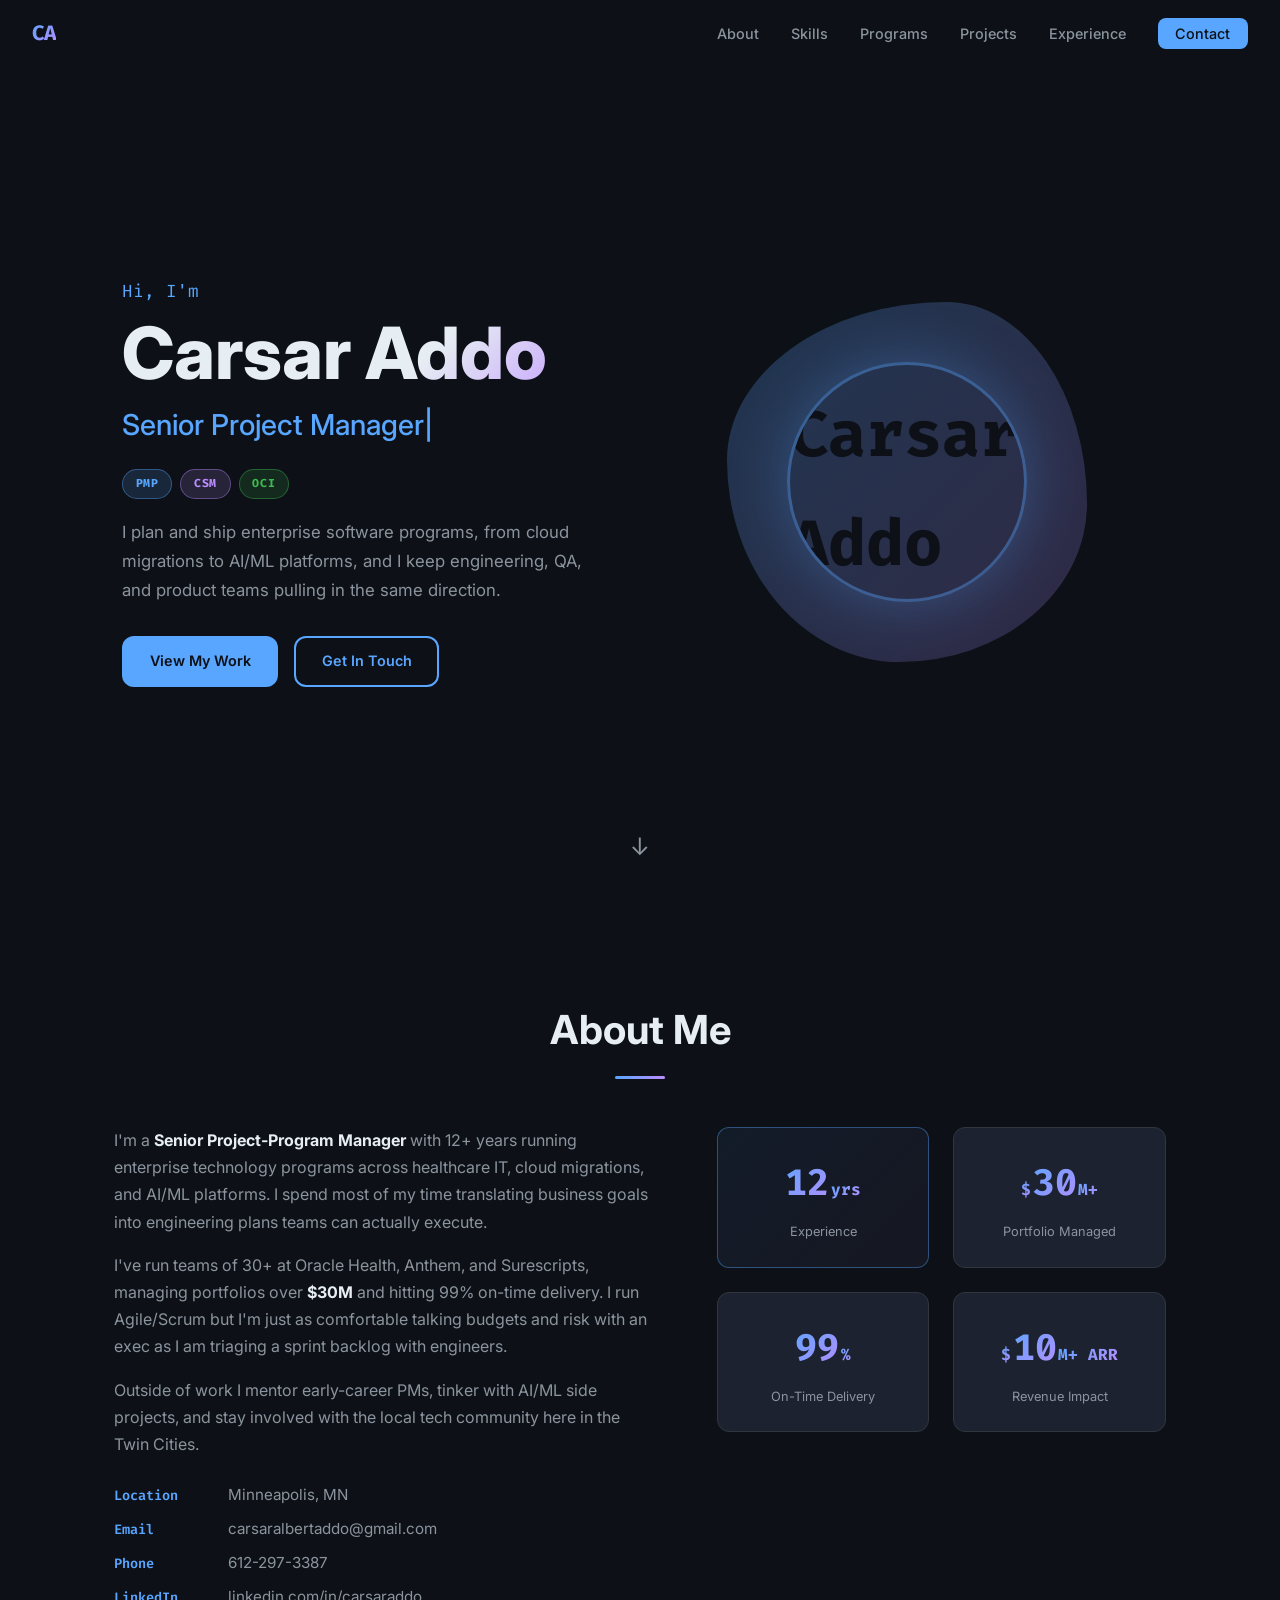
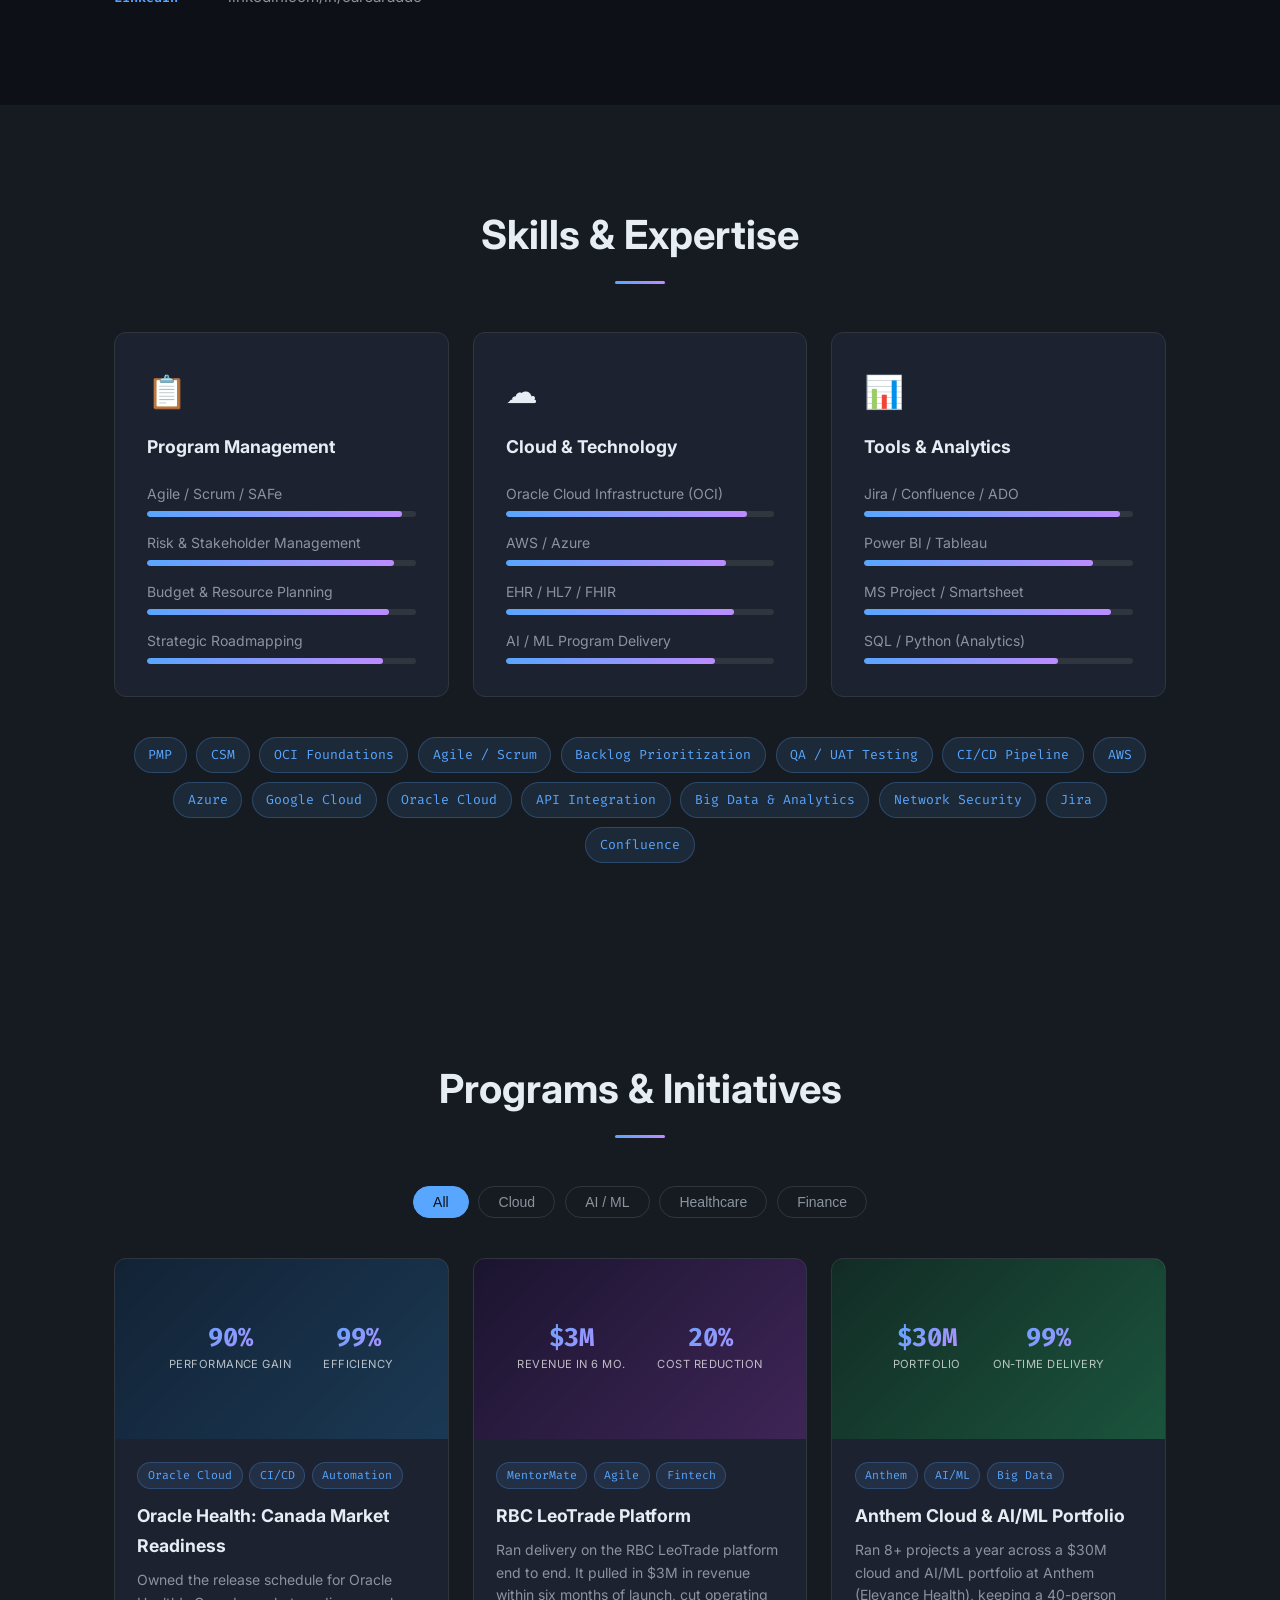
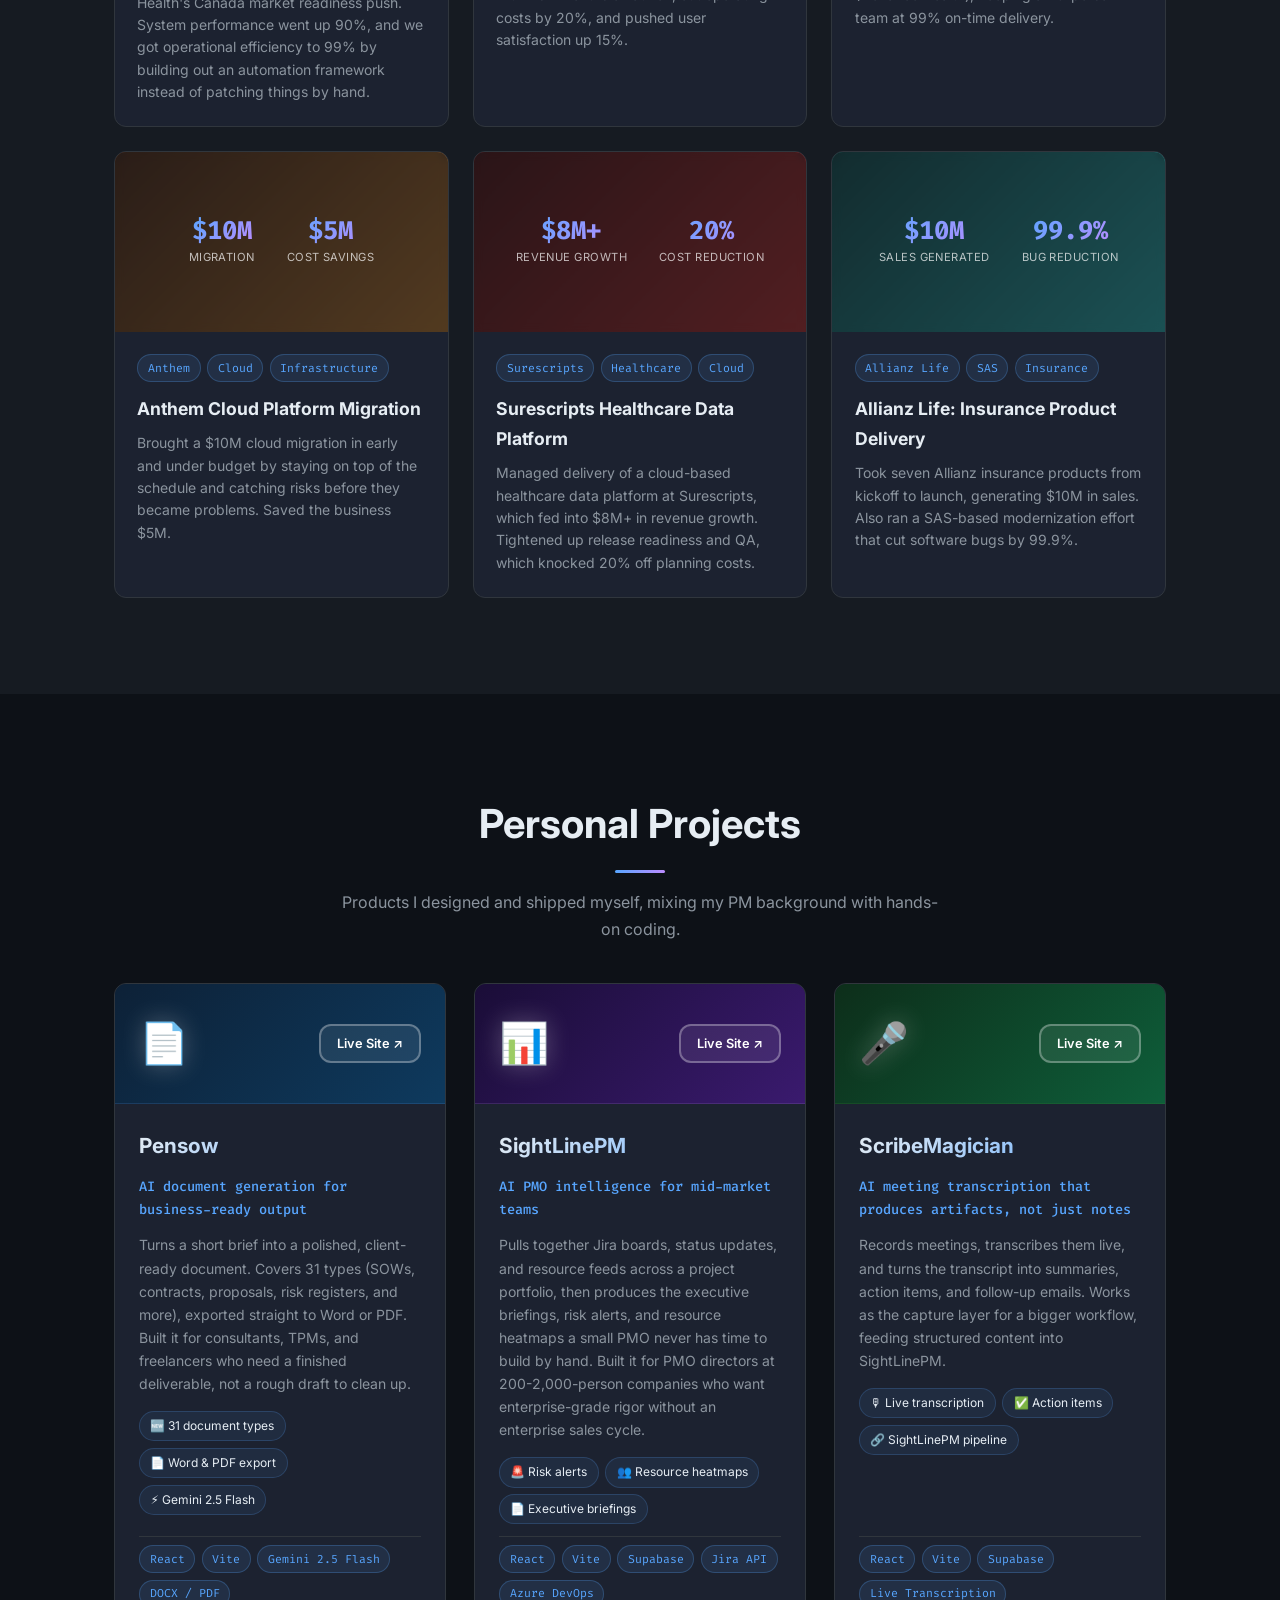
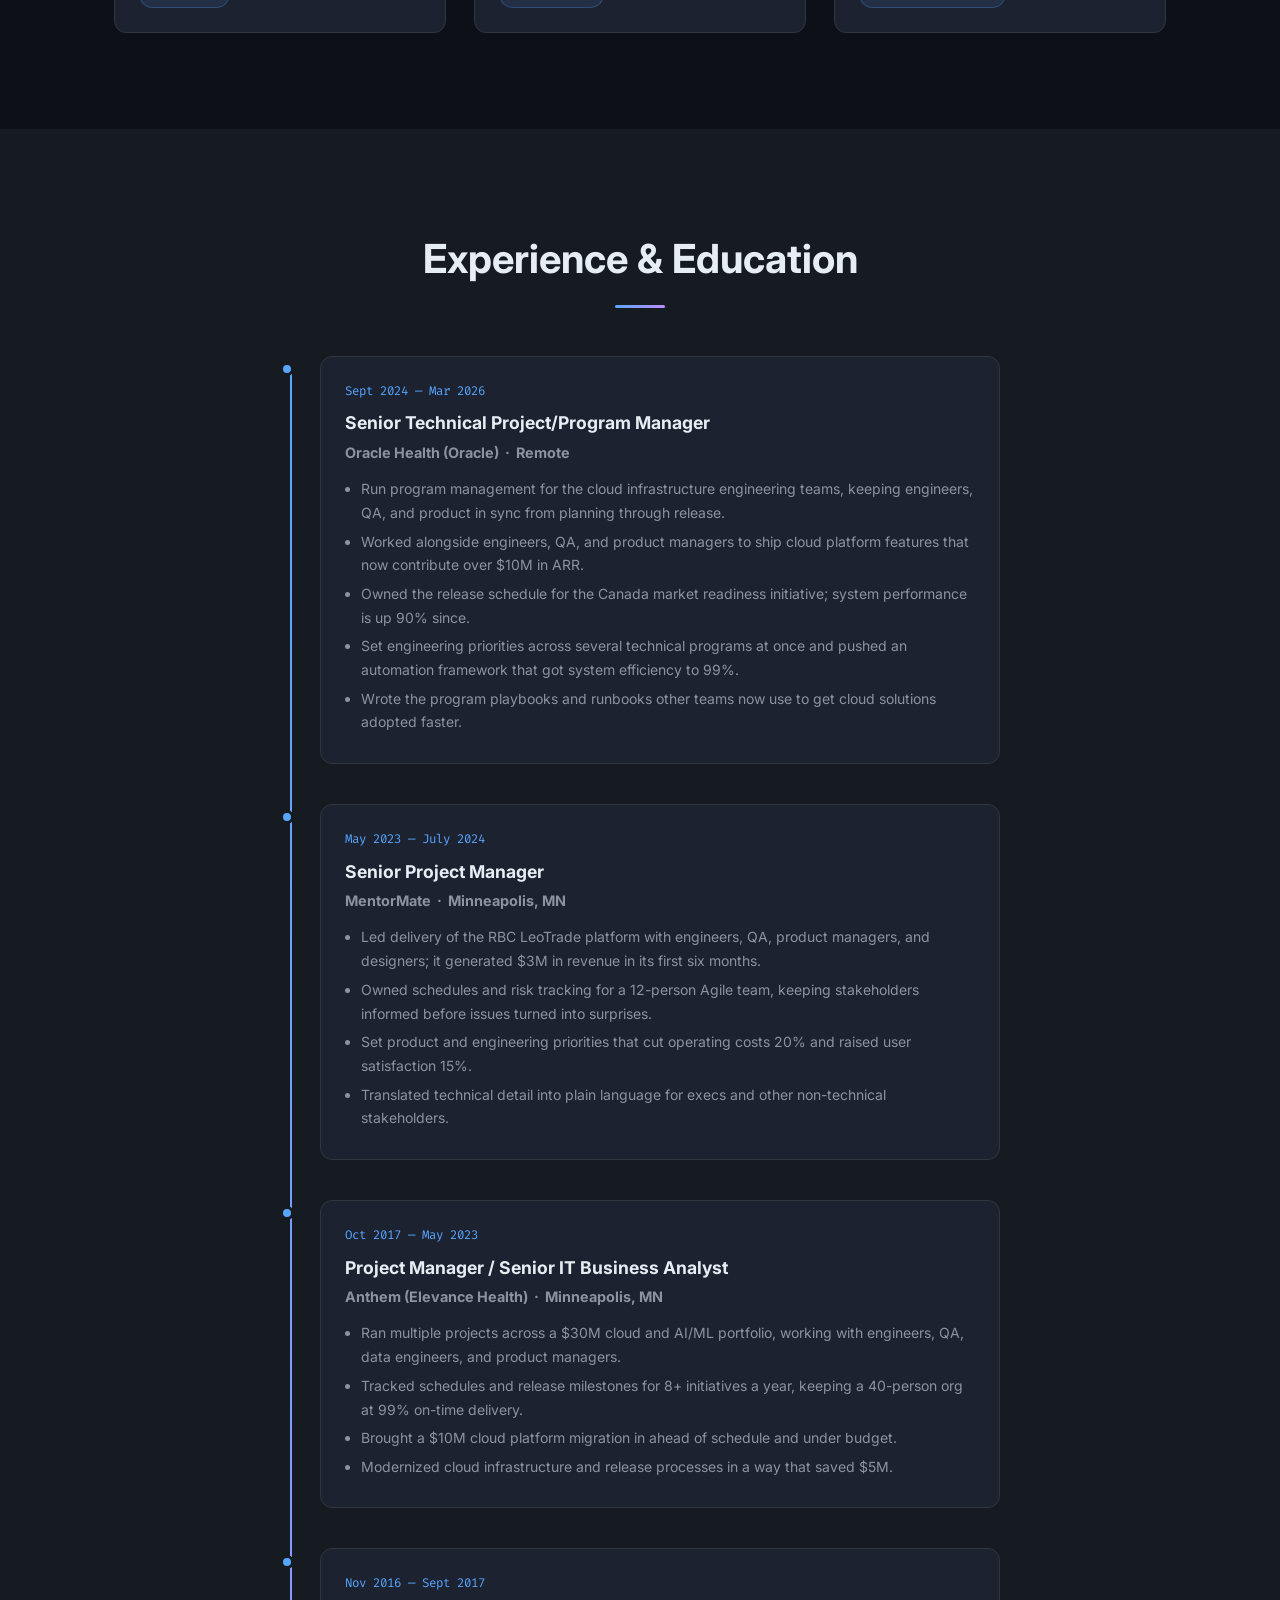
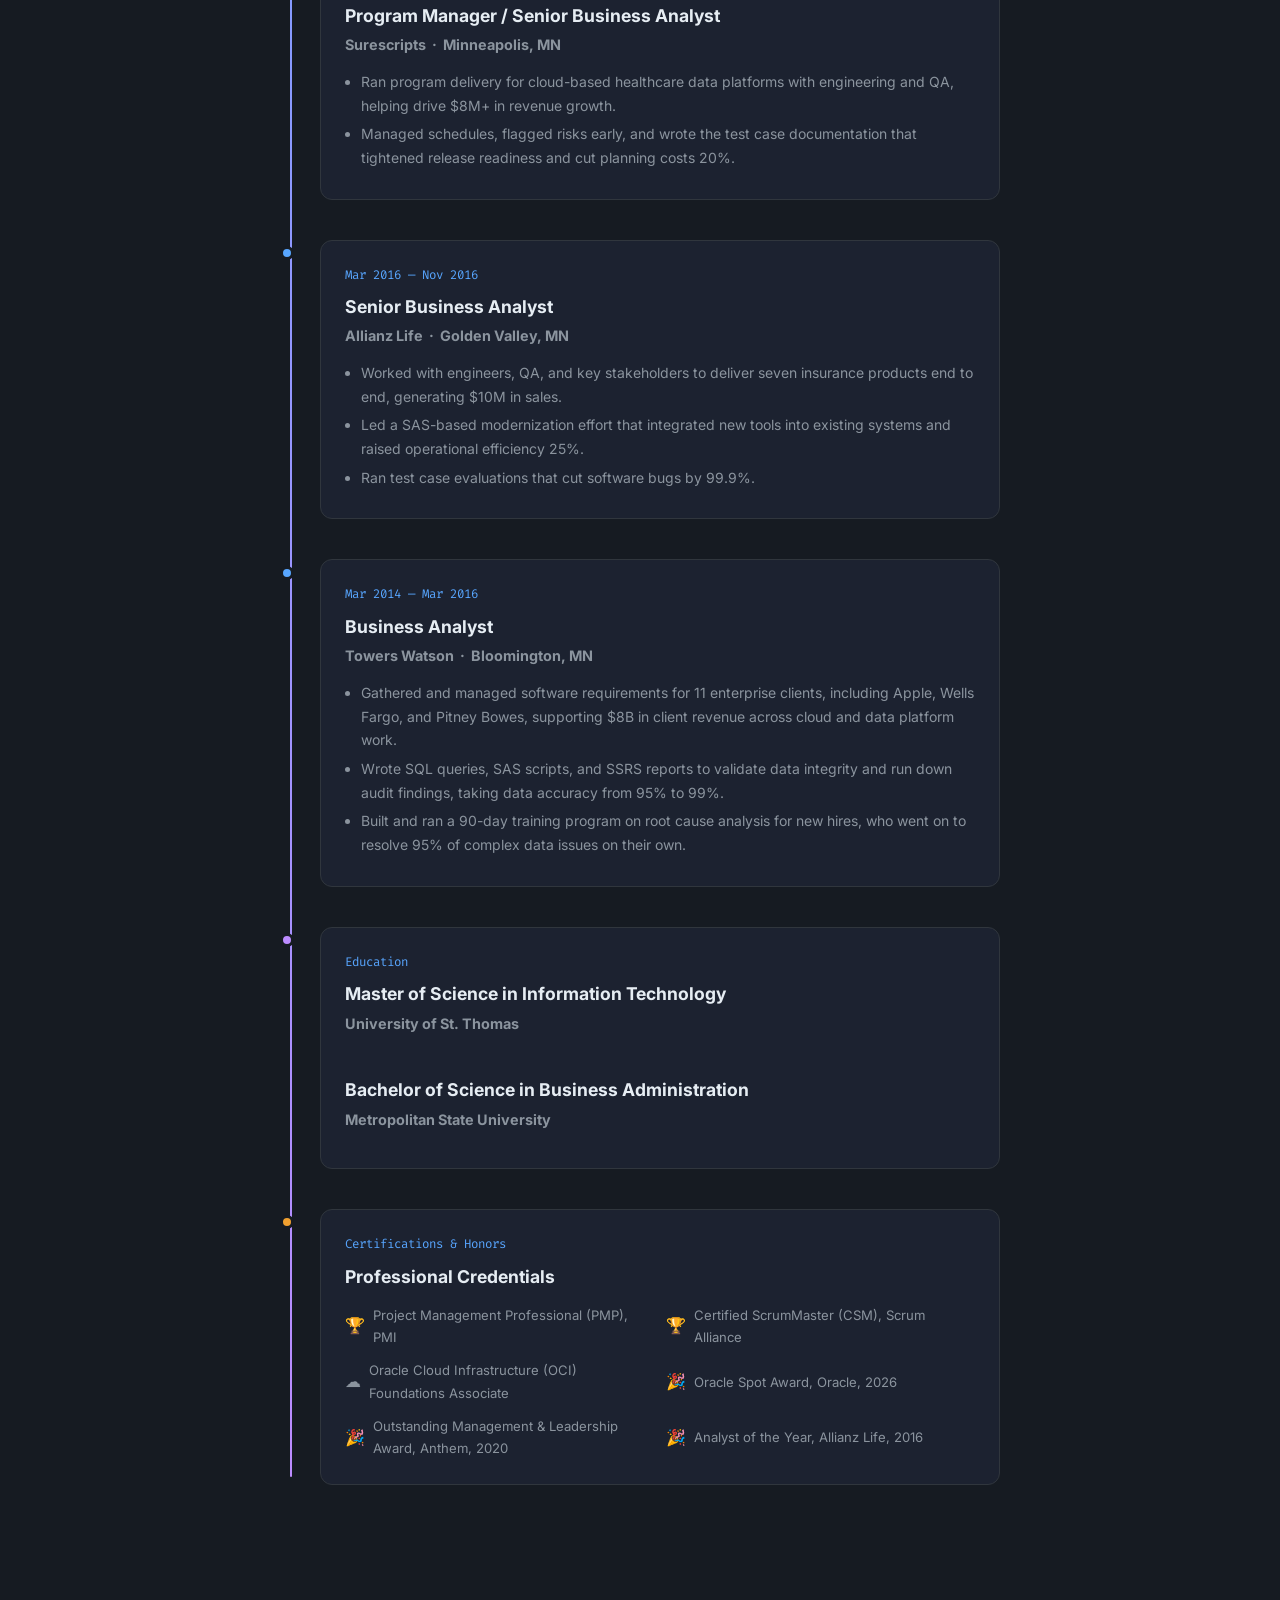
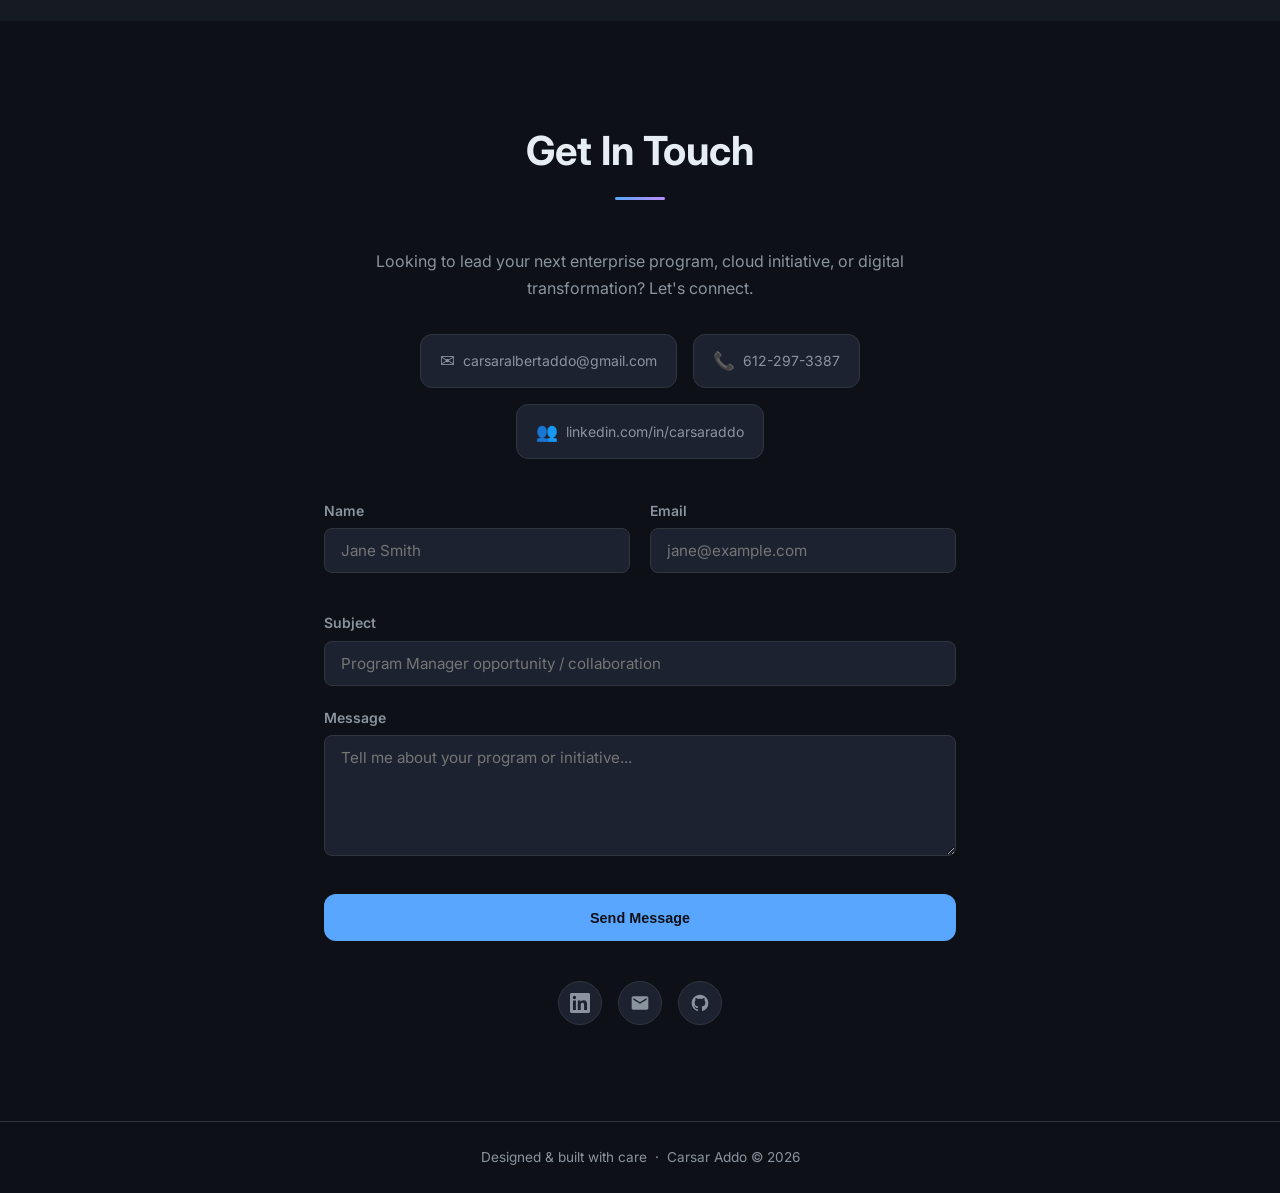
==== portfolio/index.html @ 301eb616 "Revert "Sync portfolio content with resume (#3)" This reverts commit 8ed7111bda749eb433742c5ae20a7b4" ====
<!DOCTYPE html>
<html lang="en">
<head>
  <meta charset="UTF-8" />
  <meta name="viewport" content="width=device-width, initial-scale=1.0" />
  <title>Carsar Addo | Senior Program Manager</title>
  <link rel="stylesheet" href="styles.css" />
  <link rel="preconnect" href="https://fonts.googleapis.com" />
  <link rel="preconnect" href="https://fonts.gstatic.com" crossorigin />
  <link href="https://fonts.googleapis.com/css2?family=Inter:wght@300;400;500;600;700&family=Fira+Code:wght@400;500&display=swap" rel="stylesheet" />
</head>
<body>

  <!-- ── Navigation ── -->
  <nav class="nav" id="nav">
    <a href="#hero" class="nav__logo">CA</a>
    <ul class="nav__links">
      <li><a href="#about">About</a></li>
      <li><a href="#skills">Skills</a></li>
      <li><a href="#programs">Programs</a></li>
      <li><a href="#projects">Projects</a></li>
      <li><a href="#experience">Experience</a></li>
      <li><a href="#contact" class="nav__cta">Contact</a></li>
    </ul>
    <button class="nav__hamburger" aria-label="Toggle menu" id="hamburger">
      <span></span><span></span><span></span>
    </button>
  </nav>

  <!-- ── Hero ── -->
  <section class="hero" id="hero">
    <div class="hero__content">
      <p class="hero__greeting">Hi, I'm</p>
      <h1 class="hero__name">Carsar Addo</h1>
      <h2 class="hero__title">
        <span class="typed" id="typed"></span>
      </h2>
      <div class="hero__badges">
        <span class="badge badge--pmp">PMP</span>
        <span class="badge badge--csm">CSM</span>
        <span class="badge badge--oci">OCI</span>
      </div>
      <p class="hero__tagline">
        I plan and ship enterprise software programs, from cloud migrations to AI/ML platforms,
        and I keep engineering, QA, and product teams pulling in the same direction.
      </p>
      <div class="hero__actions">
        <a href="#programs" class="btn btn--primary">View My Work</a>
        <a href="#contact" class="btn btn--outline">Get In Touch</a>
      </div>
    </div>
    <div class="hero__visual" aria-hidden="true">
      <div class="blob"></div>
      <div class="avatar avatar--photo">
        <img src="https://media.licdn.com/dms/image/v2/D5603AQGl42I5LaaM9w/profile-displayphoto-shrink_800_800/profile-displayphoto-shrink_800_800/0/1681121409602?e=1782950400&v=beta&t=cSGE6mkglcV5dt2I6olp5SFZB2LDtkXbsnx5RLkbhew" alt="Carsar Addo" />
      </div>
    </div>
    <a href="#about" class="hero__scroll" aria-label="Scroll down">&#8595;</a>
  </section>

  <!-- ── About ── -->
  <section class="section" id="about">
    <div class="container">
      <h2 class="section__title">About Me</h2>
      <div class="about__grid">
        <div class="about__text">
          <p>
            I'm a <strong>Senior Project-Program Manager</strong> with 12+ years running enterprise
            technology programs across healthcare IT, cloud migrations, and AI/ML platforms. I spend
            most of my time translating business goals into engineering plans teams can actually execute.
          </p>
          <p>
            I've run teams of 30+ at Oracle Health, Anthem, and Surescripts, managing
            portfolios over <strong>$30M</strong> and hitting 99% on-time delivery. I run Agile/Scrum
            but I'm just as comfortable talking budgets and risk with an exec as I am triaging a
            sprint backlog with engineers.
          </p>
          <p>
            Outside of work I mentor early-career PMs, tinker with AI/ML side projects, and stay
            involved with the local tech community here in the Twin Cities.
          </p>
          <ul class="about__facts">
            <li><span class="fact__label">Location</span> Minneapolis, MN</li>
            <li><span class="fact__label">Email</span> carsaralbertaddo@gmail.com</li>
            <li><span class="fact__label">Phone</span> 612-297-3387</li>
            <li><span class="fact__label">LinkedIn</span> linkedin.com/in/carsaraddo</li>
          </ul>
        </div>
        <div class="about__stats">
          <div class="stat stat--highlight">
            <div class="stat__value-row">
              <span class="stat__number" data-target="12">0</span>
              <span class="stat__suffix">yrs</span>
            </div>
            <span class="stat__label">Experience</span>
          </div>
          <div class="stat">
            <div class="stat__value-row">
              <span class="stat__prefix">$</span>
              <span class="stat__number" data-target="30">0</span>
              <span class="stat__suffix">M+</span>
            </div>
            <span class="stat__label">Portfolio Managed</span>
          </div>
          <div class="stat">
            <div class="stat__value-row">
              <span class="stat__number" data-target="99">0</span>
              <span class="stat__suffix">%</span>
            </div>
            <span class="stat__label">On-Time Delivery</span>
          </div>
          <div class="stat">
            <div class="stat__value-row">
              <span class="stat__prefix">$</span>
              <span class="stat__number" data-target="10">0</span>
              <span class="stat__suffix">M+ ARR</span>
            </div>
            <span class="stat__label">Revenue Impact</span>
          </div>
        </div>
      </div>
    </div>
  </section>

  <!-- ── Skills ── -->
  <section class="section section--alt" id="skills">
    <div class="container">
      <h2 class="section__title">Skills &amp; Expertise</h2>

      <div class="skills__grid">

        <div class="skill-card">
          <div class="skill-card__icon">&#128203;</div>
          <h3>Program Management</h3>
          <ul class="skill-list">
            <li class="skill-item">
              <span>Agile / Scrum / SAFe</span>
              <div class="skill-bar"><div class="skill-bar__fill" data-width="95"></div></div>
            </li>
            <li class="skill-item">
              <span>Risk &amp; Stakeholder Management</span>
              <div class="skill-bar"><div class="skill-bar__fill" data-width="92"></div></div>
            </li>
            <li class="skill-item">
              <span>Budget &amp; Resource Planning</span>
              <div class="skill-bar"><div class="skill-bar__fill" data-width="90"></div></div>
            </li>
            <li class="skill-item">
              <span>Strategic Roadmapping</span>
              <div class="skill-bar"><div class="skill-bar__fill" data-width="88"></div></div>
            </li>
          </ul>
        </div>

        <div class="skill-card">
          <div class="skill-card__icon">&#9729;</div>
          <h3>Cloud &amp; Technology</h3>
          <ul class="skill-list">
            <li class="skill-item">
              <span>Oracle Cloud Infrastructure (OCI)</span>
              <div class="skill-bar"><div class="skill-bar__fill" data-width="90"></div></div>
            </li>
            <li class="skill-item">
              <span>AWS / Azure</span>
              <div class="skill-bar"><div class="skill-bar__fill" data-width="82"></div></div>
            </li>
            <li class="skill-item">
              <span>EHR / HL7 / FHIR</span>
              <div class="skill-bar"><div class="skill-bar__fill" data-width="85"></div></div>
            </li>
            <li class="skill-item">
              <span>AI / ML Program Delivery</span>
              <div class="skill-bar"><div class="skill-bar__fill" data-width="78"></div></div>
            </li>
          </ul>
        </div>

        <div class="skill-card">
          <div class="skill-card__icon">&#128202;</div>
          <h3>Tools &amp; Analytics</h3>
          <ul class="skill-list">
            <li class="skill-item">
              <span>Jira / Confluence / ADO</span>
              <div class="skill-bar"><div class="skill-bar__fill" data-width="95"></div></div>
            </li>
            <li class="skill-item">
              <span>Power BI / Tableau</span>
              <div class="skill-bar"><div class="skill-bar__fill" data-width="85"></div></div>
            </li>
            <li class="skill-item">
              <span>MS Project / Smartsheet</span>
              <div class="skill-bar"><div class="skill-bar__fill" data-width="92"></div></div>
            </li>
            <li class="skill-item">
              <span>SQL / Python (Analytics)</span>
              <div class="skill-bar"><div class="skill-bar__fill" data-width="72"></div></div>
            </li>
          </ul>
        </div>

      </div>

      <div class="tags">
        <span class="tag">PMP</span>
        <span class="tag">CSM</span>
        <span class="tag">OCI Foundations</span>
        <span class="tag">Agile / Scrum</span>
        <span class="tag">Backlog Prioritization</span>
        <span class="tag">QA / UAT Testing</span>
        <span class="tag">CI/CD Pipeline</span>
        <span class="tag">AWS</span>
        <span class="tag">Azure</span>
        <span class="tag">Google Cloud</span>
        <span class="tag">Oracle Cloud</span>
        <span class="tag">API Integration</span>
        <span class="tag">Big Data &amp; Analytics</span>
        <span class="tag">Network Security</span>
        <span class="tag">Jira</span>
        <span class="tag">Confluence</span>
      </div>
    </div>
  </section>

  <!-- ── Programs ── -->
  <section class="section section--alt" id="programs">
    <div class="container">
      <h2 class="section__title">Programs &amp; Initiatives</h2>

      <div class="filter-bar">
        <button class="filter-btn active" data-filter="all">All</button>
        <button class="filter-btn" data-filter="cloud">Cloud</button>
        <button class="filter-btn" data-filter="aiml">AI / ML</button>
        <button class="filter-btn" data-filter="healthcare">Healthcare</button>
        <button class="filter-btn" data-filter="finance">Finance</button>
      </div>

      <div class="projects__grid">

        <article class="project-card" data-category="cloud">
          <div class="project-card__img project-card__img--1">
            <div class="project-card__kpi">
              <div class="kpi-item">
                <span class="kpi-number">90%</span>
                <span class="kpi-label">Performance Gain</span>
              </div>
              <div class="kpi-item">
                <span class="kpi-number">99%</span>
                <span class="kpi-label">Efficiency</span>
              </div>
            </div>
          </div>
          <div class="project-card__body">
            <div class="project-card__tags">
              <span class="tag tag--sm">Oracle Cloud</span>
              <span class="tag tag--sm">CI/CD</span>
              <span class="tag tag--sm">Automation</span>
            </div>
            <h3>Oracle Health: Canada Market Readiness</h3>
            <p>Owned the release schedule for Oracle Health's Canada market readiness push. System performance went up 90%, and we got operational efficiency to 99% by building out an automation framework instead of patching things by hand.</p>
          </div>
        </article>

        <article class="project-card" data-category="finance">
          <div class="project-card__img project-card__img--2">
            <div class="project-card__kpi">
              <div class="kpi-item">
                <span class="kpi-number">$3M</span>
                <span class="kpi-label">Revenue in 6 mo.</span>
              </div>
              <div class="kpi-item">
                <span class="kpi-number">20%</span>
                <span class="kpi-label">Cost Reduction</span>
              </div>
            </div>
          </div>
          <div class="project-card__body">
            <div class="project-card__tags">
              <span class="tag tag--sm">MentorMate</span>
              <span class="tag tag--sm">Agile</span>
              <span class="tag tag--sm">Fintech</span>
            </div>
            <h3>RBC LeoTrade Platform</h3>
            <p>Ran delivery on the RBC LeoTrade platform end to end. It pulled in $3M in revenue within six months of launch, cut operating costs by 20%, and pushed user satisfaction up 15%.</p>
          </div>
        </article>

        <article class="project-card" data-category="aiml">
          <div class="project-card__img project-card__img--3">
            <div class="project-card__kpi">
              <div class="kpi-item">
                <span class="kpi-number">$30M</span>
                <span class="kpi-label">Portfolio</span>
              </div>
              <div class="kpi-item">
                <span class="kpi-number">99%</span>
                <span class="kpi-label">On-Time Delivery</span>
              </div>
            </div>
          </div>
          <div class="project-card__body">
            <div class="project-card__tags">
              <span class="tag tag--sm">Anthem</span>
              <span class="tag tag--sm">AI/ML</span>
              <span class="tag tag--sm">Big Data</span>
            </div>
            <h3>Anthem Cloud &amp; AI/ML Portfolio</h3>
            <p>Ran 8+ projects a year across a $30M cloud and AI/ML portfolio at Anthem (Elevance Health), keeping a 40-person team at 99% on-time delivery.</p>
          </div>
        </article>

        <article class="project-card" data-category="cloud">
          <div class="project-card__img project-card__img--4">
            <div class="project-card__kpi">
              <div class="kpi-item">
                <span class="kpi-number">$10M</span>
                <span class="kpi-label">Migration</span>
              </div>
              <div class="kpi-item">
                <span class="kpi-number">$5M</span>
                <span class="kpi-label">Cost Savings</span>
              </div>
            </div>
          </div>
          <div class="project-card__body">
            <div class="project-card__tags">
              <span class="tag tag--sm">Anthem</span>
              <span class="tag tag--sm">Cloud</span>
              <span class="tag tag--sm">Infrastructure</span>
            </div>
            <h3>Anthem Cloud Platform Migration</h3>
            <p>Brought a $10M cloud migration in early and under budget by staying on top of the schedule and catching risks before they became problems. Saved the business $5M.</p>
          </div>
        </article>

        <article class="project-card" data-category="healthcare">
          <div class="project-card__img project-card__img--5">
            <div class="project-card__kpi">
              <div class="kpi-item">
                <span class="kpi-number">$8M+</span>
                <span class="kpi-label">Revenue Growth</span>
              </div>
              <div class="kpi-item">
                <span class="kpi-number">20%</span>
                <span class="kpi-label">Cost Reduction</span>
              </div>
            </div>
          </div>
          <div class="project-card__body">
            <div class="project-card__tags">
              <span class="tag tag--sm">Surescripts</span>
              <span class="tag tag--sm">Healthcare</span>
              <span class="tag tag--sm">Cloud</span>
            </div>
            <h3>Surescripts Healthcare Data Platform</h3>
            <p>Managed delivery of a cloud-based healthcare data platform at Surescripts, which fed into $8M+ in revenue growth. Tightened up release readiness and QA, which knocked 20% off planning costs.</p>
          </div>
        </article>

        <article class="project-card" data-category="finance">
          <div class="project-card__img project-card__img--6">
            <div class="project-card__kpi">
              <div class="kpi-item">
                <span class="kpi-number">$10M</span>
                <span class="kpi-label">Sales Generated</span>
              </div>
              <div class="kpi-item">
                <span class="kpi-number">99.9%</span>
                <span class="kpi-label">Bug Reduction</span>
              </div>
            </div>
          </div>
          <div class="project-card__body">
            <div class="project-card__tags">
              <span class="tag tag--sm">Allianz Life</span>
              <span class="tag tag--sm">SAS</span>
              <span class="tag tag--sm">Insurance</span>
            </div>
            <h3>Allianz Life: Insurance Product Delivery</h3>
            <p>Took seven Allianz insurance products from kickoff to launch, generating $10M in sales. Also ran a SAS-based modernization effort that cut software bugs by 99.9%.</p>
          </div>
        </article>

      </div>
    </div>
  </section>

  <!-- ── Personal Projects ── -->
  <section class="section" id="projects">
    <div class="container">
      <h2 class="section__title">Personal Projects</h2>
      <p class="section__subtitle">Products I designed and shipped myself, mixing my PM background with hands-on coding.</p>

      <div class="personal-projects__grid">

        <div class="personal-card">
          <div class="personal-card__header personal-card__header--1">
            <div class="personal-card__icon">&#128196;</div>
            <div class="personal-card__live">
              <a href="https://pensow.com" target="_blank" rel="noopener" class="btn btn--sm btn--ghost">Live Site &#8599;</a>
            </div>
          </div>
          <div class="personal-card__body">
            <h3 class="personal-card__name">Pensow</h3>
            <p class="personal-card__tagline">AI document generation for business-ready output</p>
            <p class="personal-card__desc">Turns a short brief into a polished, client-ready document. Covers 31 types (SOWs, contracts, proposals, risk registers, and more), exported straight to Word or PDF. Built it for consultants, TPMs, and freelancers who need a finished deliverable, not a rough draft to clean up.</p>
            <div class="personal-card__highlights">
              <span class="highlight-pill">&#127381; 31 document types</span>
              <span class="highlight-pill">&#128196; Word &amp; PDF export</span>
              <span class="highlight-pill">&#9889; Gemini 2.5 Flash</span>
            </div>
            <div class="personal-card__stack">
              <span class="tag tag--sm">React</span>
              <span class="tag tag--sm">Vite</span>
              <span class="tag tag--sm">Gemini 2.5 Flash</span>
              <span class="tag tag--sm">DOCX / PDF</span>
            </div>
          </div>
        </div>

        <div class="personal-card">
          <div class="personal-card__header personal-card__header--2">
            <div class="personal-card__icon">&#128202;</div>
            <div class="personal-card__live">
              <a href="https://www.sightlinepm.com" target="_blank" rel="noopener" class="btn btn--sm btn--ghost">Live Site &#8599;</a>
            </div>
          </div>
          <div class="personal-card__body">
            <h3 class="personal-card__name">SightLinePM</h3>
            <p class="personal-card__tagline">AI PMO intelligence for mid-market teams</p>
            <p class="personal-card__desc">Pulls together Jira boards, status updates, and resource feeds across a project portfolio, then produces the executive briefings, risk alerts, and resource heatmaps a small PMO never has time to build by hand. Built it for PMO directors at 200-2,000-person companies who want enterprise-grade rigor without an enterprise sales cycle.</p>
            <div class="personal-card__highlights">
              <span class="highlight-pill">&#128680; Risk alerts</span>
              <span class="highlight-pill">&#128101; Resource heatmaps</span>
              <span class="highlight-pill">&#128196; Executive briefings</span>
            </div>
            <div class="personal-card__stack">
              <span class="tag tag--sm">React</span>
              <span class="tag tag--sm">Vite</span>
              <span class="tag tag--sm">Supabase</span>
              <span class="tag tag--sm">Jira API</span>
              <span class="tag tag--sm">Azure DevOps</span>
            </div>
          </div>
        </div>

        <div class="personal-card">
          <div class="personal-card__header personal-card__header--3">
            <div class="personal-card__icon">&#127908;</div>
            <div class="personal-card__live">
              <a href="https://www.scribemagician.com" target="_blank" rel="noopener" class="btn btn--sm btn--ghost">Live Site &#8599;</a>
            </div>
          </div>
          <div class="personal-card__body">
            <h3 class="personal-card__name">ScribeMagician</h3>
            <p class="personal-card__tagline">AI meeting transcription that produces artifacts, not just notes</p>
            <p class="personal-card__desc">Records meetings, transcribes them live, and turns the transcript into summaries, action items, and follow-up emails. Works as the capture layer for a bigger workflow, feeding structured content into SightLinePM.</p>
            <div class="personal-card__highlights">
              <span class="highlight-pill">&#127897; Live transcription</span>
              <span class="highlight-pill">&#9989; Action items</span>
              <span class="highlight-pill">&#128279; SightLinePM pipeline</span>
            </div>
            <div class="personal-card__stack">
              <span class="tag tag--sm">React</span>
              <span class="tag tag--sm">Vite</span>
              <span class="tag tag--sm">Supabase</span>
              <span class="tag tag--sm">Live Transcription</span>
            </div>
          </div>
        </div>

      </div>
    </div>
  </section>

  <!-- ── Experience ── -->
  <section class="section section--alt" id="experience">
    <div class="container">
      <h2 class="section__title">Experience &amp; Education</h2>
      <div class="timeline">

        <div class="timeline__item">
          <div class="timeline__dot"></div>
          <div class="timeline__card">
            <span class="timeline__date">Sept 2024 — Mar 2026</span>
            <h3>Senior Technical Project/Program Manager</h3>
            <h4>Oracle Health (Oracle) &nbsp;·&nbsp; Remote</h4>
            <ul>
              <li>Run program management for the cloud infrastructure engineering teams, keeping engineers, QA, and product in sync from planning through release.</li>
              <li>Worked alongside engineers, QA, and product managers to ship cloud platform features that now contribute over $10M in ARR.</li>
              <li>Owned the release schedule for the Canada market readiness initiative; system performance is up 90% since.</li>
              <li>Set engineering priorities across several technical programs at once and pushed an automation framework that got system efficiency to 99%.</li>
              <li>Wrote the program playbooks and runbooks other teams now use to get cloud solutions adopted faster.</li>
            </ul>
          </div>
        </div>

        <div class="timeline__item">
          <div class="timeline__dot"></div>
          <div class="timeline__card">
            <span class="timeline__date">May 2023 — July 2024</span>
            <h3>Senior Project Manager</h3>
            <h4>MentorMate &nbsp;·&nbsp; Minneapolis, MN</h4>
            <ul>
              <li>Led delivery of the RBC LeoTrade platform with engineers, QA, product managers, and designers; it generated $3M in revenue in its first six months.</li>
              <li>Owned schedules and risk tracking for a 12-person Agile team, keeping stakeholders informed before issues turned into surprises.</li>
              <li>Set product and engineering priorities that cut operating costs 20% and raised user satisfaction 15%.</li>
              <li>Translated technical detail into plain language for execs and other non-technical stakeholders.</li>
            </ul>
          </div>
        </div>

        <div class="timeline__item">
          <div class="timeline__dot"></div>
          <div class="timeline__card">
            <span class="timeline__date">Oct 2017 — May 2023</span>
            <h3>Project Manager / Senior IT Business Analyst</h3>
            <h4>Anthem (Elevance Health) &nbsp;·&nbsp; Minneapolis, MN</h4>
            <ul>
              <li>Ran multiple projects across a $30M cloud and AI/ML portfolio, working with engineers, QA, data engineers, and product managers.</li>
              <li>Tracked schedules and release milestones for 8+ initiatives a year, keeping a 40-person org at 99% on-time delivery.</li>
              <li>Brought a $10M cloud platform migration in ahead of schedule and under budget.</li>
              <li>Modernized cloud infrastructure and release processes in a way that saved $5M.</li>
            </ul>
          </div>
        </div>

        <div class="timeline__item">
          <div class="timeline__dot"></div>
          <div class="timeline__card">
            <span class="timeline__date">Nov 2016 — Sept 2017</span>
            <h3>Program Manager / Senior Business Analyst</h3>
            <h4>Surescripts &nbsp;·&nbsp; Minneapolis, MN</h4>
            <ul>
              <li>Ran program delivery for cloud-based healthcare data platforms with engineering and QA, helping drive $8M+ in revenue growth.</li>
              <li>Managed schedules, flagged risks early, and wrote the test case documentation that tightened release readiness and cut planning costs 20%.</li>
            </ul>
          </div>
        </div>

        <div class="timeline__item">
          <div class="timeline__dot"></div>
          <div class="timeline__card">
            <span class="timeline__date">Mar 2016 — Nov 2016</span>
            <h3>Senior Business Analyst</h3>
            <h4>Allianz Life &nbsp;·&nbsp; Golden Valley, MN</h4>
            <ul>
              <li>Worked with engineers, QA, and key stakeholders to deliver seven insurance products end to end, generating $10M in sales.</li>
              <li>Led a SAS-based modernization effort that integrated new tools into existing systems and raised operational efficiency 25%.</li>
              <li>Ran test case evaluations that cut software bugs by 99.9%.</li>
            </ul>
          </div>
        </div>

        <div class="timeline__item">
          <div class="timeline__dot"></div>
          <div class="timeline__card">
            <span class="timeline__date">Mar 2014 — Mar 2016</span>
            <h3>Business Analyst</h3>
            <h4>Towers Watson &nbsp;·&nbsp; Bloomington, MN</h4>
            <ul>
              <li>Gathered and managed software requirements for 11 enterprise clients, including Apple, Wells Fargo, and Pitney Bowes, supporting $8B in client revenue across cloud and data platform work.</li>
              <li>Wrote SQL queries, SAS scripts, and SSRS reports to validate data integrity and run down audit findings, taking data accuracy from 95% to 99%.</li>
              <li>Built and ran a 90-day training program on root cause analysis for new hires, who went on to resolve 95% of complex data issues on their own.</li>
            </ul>
          </div>
        </div>

        <div class="timeline__item timeline__item--edu">
          <div class="timeline__dot timeline__dot--edu"></div>
          <div class="timeline__card">
            <span class="timeline__date">Education</span>
            <h3>Master of Science in Information Technology</h3>
            <h4>University of St. Thomas</h4>
            <br />
            <h3>Bachelor of Science in Business Administration</h3>
            <h4>Metropolitan State University</h4>
          </div>
        </div>

        <div class="timeline__item timeline__item--cert">
          <div class="timeline__dot timeline__dot--cert"></div>
          <div class="timeline__card">
            <span class="timeline__date">Certifications &amp; Honors</span>
            <h3>Professional Credentials</h3>
            <div class="cert-grid">
              <div class="cert-item">
                <span class="cert-icon">&#127942;</span>
                <span>Project Management Professional (PMP), PMI</span>
              </div>
              <div class="cert-item">
                <span class="cert-icon">&#127942;</span>
                <span>Certified ScrumMaster (CSM), Scrum Alliance</span>
              </div>
              <div class="cert-item">
                <span class="cert-icon">&#9729;</span>
                <span>Oracle Cloud Infrastructure (OCI) Foundations Associate</span>
              </div>
              <div class="cert-item">
                <span class="cert-icon">&#127881;</span>
                <span>Oracle Spot Award, Oracle, 2026</span>
              </div>
              <div class="cert-item">
                <span class="cert-icon">&#127881;</span>
                <span>Outstanding Management &amp; Leadership Award, Anthem, 2020</span>
              </div>
              <div class="cert-item">
                <span class="cert-icon">&#127881;</span>
                <span>Analyst of the Year, Allianz Life, 2016</span>
              </div>
            </div>
          </div>
        </div>

      </div>
    </div>
  </section>

  <!-- ── Contact ── -->
  <section class="section" id="contact">
    <div class="container contact__container">
      <h2 class="section__title">Get In Touch</h2>
      <p class="contact__intro">
        Looking to lead your next enterprise program, cloud initiative, or digital transformation?
        Let's connect.
      </p>

      <div class="contact__direct">
        <a href="mailto:carsaralbertaddo@gmail.com" class="contact__link">
          <span class="contact__link-icon">&#9993;</span>
          <span>carsaralbertaddo@gmail.com</span>
        </a>
        <a href="tel:+16122973387" class="contact__link">
          <span class="contact__link-icon">&#128222;</span>
          <span>612-297-3387</span>
        </a>
        <a href="https://www.linkedin.com/in/carsaraddo/" target="_blank" rel="noopener" class="contact__link">
          <span class="contact__link-icon">&#128101;</span>
          <span>linkedin.com/in/carsaraddo</span>
        </a>
      </div>

      <form class="contact__form" id="contactForm" novalidate>
        <div class="form__row">
          <div class="form__group">
            <label for="name">Name</label>
            <input type="text" id="name" name="name" placeholder="Jane Smith" required />
            <span class="form__error" id="nameError"></span>
          </div>
          <div class="form__group">
            <label for="email">Email</label>
            <input type="email" id="email" name="email" placeholder="jane@example.com" required />
            <span class="form__error" id="emailError"></span>
          </div>
        </div>
        <div class="form__group">
          <label for="subject">Subject</label>
          <input type="text" id="subject" name="subject" placeholder="Program Manager opportunity / collaboration" />
        </div>
        <div class="form__group">
          <label for="message">Message</label>
          <textarea id="message" name="message" rows="5" placeholder="Tell me about your program or initiative..." required></textarea>
          <span class="form__error" id="messageError"></span>
        </div>
        <button type="submit" class="btn btn--primary btn--wide" id="submitBtn">
          Send Message
        </button>
        <p class="form__success" id="formSuccess">Thanks! I'll get back to you within 24 hours.</p>
      </form>

      <div class="contact__socials">
        <a href="https://www.linkedin.com/in/carsaraddo/" target="_blank" rel="noopener" aria-label="LinkedIn" class="social-link">
          <svg viewBox="0 0 24 24" fill="currentColor"><path d="M20.447 20.452h-3.554v-5.569c0-1.328-.027-3.037-1.852-3.037-1.853 0-2.136 1.445-2.136 2.939v5.667H9.351V9h3.414v1.561h.046c.477-.9 1.637-1.85 3.37-1.85 3.601 0 4.267 2.37 4.267 5.455v6.286zM5.337 7.433a2.062 2.062 0 0 1-2.063-2.065 2.064 2.064 0 1 1 2.063 2.065zm1.782 13.019H3.555V9h3.564v11.452zM22.225 0H1.771C.792 0 0 .774 0 1.729v20.542C0 23.227.792 24 1.771 24h20.451C23.2 24 24 23.227 24 22.271V1.729C24 .774 23.2 0 22.222 0h.003z"/></svg>
        </a>
        <a href="mailto:carsaralbertaddo@gmail.com" aria-label="Email" class="social-link">
          <svg viewBox="0 0 24 24" fill="currentColor"><path d="M20 4H4c-1.1 0-2 .9-2 2v12c0 1.1.9 2 2 2h16c1.1 0 2-.9 2-2V6c0-1.1-.9-2-2-2zm0 4l-8 5-8-5V6l8 5 8-5v2z"/></svg>
        </a>
        <a href="https://github.com/TamadTech/CHATLINGO" target="_blank" rel="noopener" aria-label="GitHub" class="social-link">
          <svg viewBox="0 0 24 24" fill="currentColor"><path d="M12 2C6.477 2 2 6.484 2 12.017c0 4.425 2.865 8.18 6.839 9.504.5.092.682-.217.682-.483 0-.237-.008-.868-.013-1.703-2.782.605-3.369-1.343-3.369-1.343-.454-1.158-1.11-1.466-1.11-1.466-.908-.62.069-.608.069-.608 1.003.07 1.531 1.032 1.531 1.032.892 1.53 2.341 1.088 2.91.832.092-.647.35-1.088.636-1.338-2.22-.253-4.555-1.113-4.555-4.951 0-1.093.39-1.988 1.029-2.688-.103-.253-.446-1.272.098-2.65 0 0 .84-.27 2.75 1.026A9.564 9.564 0 0 1 12 6.844a9.59 9.59 0 0 1 2.504.337c1.909-1.296 2.747-1.027 2.747-1.027.546 1.379.202 2.398.1 2.651.64.7 1.028 1.595 1.028 2.688 0 3.848-2.339 4.695-4.566 4.943.359.309.678.92.678 1.855 0 1.338-.012 2.419-.012 2.747 0 .268.18.58.688.482A10.02 10.02 0 0 0 22 12.017C22 6.484 17.522 2 12 2z"/></svg>
        </a>
      </div>
    </div>
  </section>

  <!-- ── Footer ── -->
  <footer class="footer">
    <p>Designed &amp; built with care &nbsp;·&nbsp; Carsar Addo &copy; <span id="year"></span></p>
  </footer>

  <button class="scroll-top" id="scrollTop" aria-label="Back to top">&#8593;</button>

  <script src="script.js"></script>
</body>
</html>
---- portfolio/styles.css ----
/* ── Reset & Tokens ─────────────────────────────────────────── */
*, *::before, *::after { box-sizing: border-box; margin: 0; padding: 0; }

:root {
  --clr-bg:        #0d1117;
  --clr-bg-alt:    #161b22;
  --clr-surface:   #1c2230;
  --clr-border:    #30363d;
  --clr-accent:    #58a6ff;
  --clr-accent-2:  #bc8cff;
  --clr-text:      #e6edf3;
  --clr-muted:     #8b949e;
  --clr-success:   #3fb950;

  --ff-sans:  'Inter', system-ui, sans-serif;
  --ff-mono:  'Fira Code', monospace;

  --radius:   12px;
  --shadow:   0 4px 24px rgba(0,0,0,.4);
  --trans:    0.3s ease;
}

html { scroll-behavior: smooth; font-size: 16px; }

body {
  font-family: var(--ff-sans);
  background: var(--clr-bg);
  color: var(--clr-text);
  line-height: 1.7;
  overflow-x: hidden;
}

a { color: var(--clr-accent); text-decoration: none; }
a:hover { text-decoration: underline; }
ul { list-style: none; }
img { max-width: 100%; display: block; }

/* ── Utilities ──────────────────────────────────────────────── */
.container {
  max-width: 1100px;
  margin-inline: auto;
  padding-inline: 1.5rem;
}

.section { padding: 6rem 0; }
.section--alt { background: var(--clr-bg-alt); }

.section__title {
  font-size: clamp(1.75rem, 4vw, 2.5rem);
  font-weight: 700;
  text-align: center;
  margin-bottom: 3rem;
  position: relative;
}
.section__title::after {
  content: '';
  display: block;
  width: 50px;
  height: 3px;
  background: linear-gradient(90deg, var(--clr-accent), var(--clr-accent-2));
  border-radius: 2px;
  margin: 0.75rem auto 0;
}

/* ── Buttons ────────────────────────────────────────────────── */
.btn {
  display: inline-block;
  padding: 0.7rem 1.6rem;
  border-radius: var(--radius);
  font-weight: 600;
  font-size: 0.9rem;
  transition: var(--trans);
  cursor: pointer;
  border: 2px solid transparent;
  text-decoration: none;
}
.btn--primary {
  background: var(--clr-accent);
  color: #0d1117;
}
.btn--primary:hover {
  background: #79baff;
  text-decoration: none;
  transform: translateY(-2px);
  box-shadow: 0 6px 20px rgba(88,166,255,.4);
}
.btn--outline {
  border-color: var(--clr-accent);
  color: var(--clr-accent);
  background: transparent;
}
.btn--outline:hover {
  background: rgba(88,166,255,.1);
  text-decoration: none;
  transform: translateY(-2px);
}
.btn--ghost {
  border-color: rgba(255,255,255,.3);
  color: #fff;
  background: rgba(255,255,255,.08);
}
.btn--ghost:hover { background: rgba(255,255,255,.18); text-decoration: none; }
.btn--sm { padding: 0.4rem 1rem; font-size: 0.8rem; }
.btn--wide { width: 100%; text-align: center; padding: 0.85rem; }

/* ── Nav ────────────────────────────────────────────────────── */
.nav {
  position: fixed;
  top: 0; left: 0; right: 0;
  z-index: 100;
  display: flex;
  align-items: center;
  justify-content: space-between;
  padding: 1rem 2rem;
  transition: background var(--trans), box-shadow var(--trans);
}
.nav.scrolled {
  background: rgba(13,17,23,.92);
  backdrop-filter: blur(12px);
  box-shadow: 0 1px 0 var(--clr-border);
}
.nav__logo {
  font-family: var(--ff-mono);
  font-weight: 700;
  font-size: 1.3rem;
  background: linear-gradient(135deg, var(--clr-accent), var(--clr-accent-2));
  -webkit-background-clip: text;
  -webkit-text-fill-color: transparent;
  background-clip: text;
  text-decoration: none;
}
.nav__links {
  display: flex;
  gap: 2rem;
  align-items: center;
}
.nav__links a {
  color: var(--clr-muted);
  font-size: 0.9rem;
  font-weight: 500;
  transition: color var(--trans);
  text-decoration: none;
}
.nav__links a:hover { color: var(--clr-text); }
.nav__cta {
  background: var(--clr-accent) !important;
  color: #0d1117 !important;
  padding: 0.45rem 1.1rem;
  border-radius: 8px;
}
.nav__cta:hover { opacity: 0.85; }
.nav__hamburger {
  display: none;
  flex-direction: column;
  gap: 5px;
  background: none;
  border: none;
  cursor: pointer;
  padding: 4px;
}
.nav__hamburger span {
  display: block;
  width: 22px;
  height: 2px;
  background: var(--clr-text);
  border-radius: 2px;
  transition: var(--trans);
}

/* ── Hero ───────────────────────────────────────────────────── */
.hero {
  min-height: 100vh;
  display: grid;
  grid-template-columns: 1fr 1fr;
  align-items: center;
  gap: 2rem;
  padding: 6rem 2rem 2rem;
  max-width: 1100px;
  margin-inline: auto;
  position: relative;
}

.hero__greeting {
  font-family: var(--ff-mono);
  color: var(--clr-accent);
  font-size: 1.1rem;
  margin-bottom: 0.4rem;
}
.hero__name {
  font-size: clamp(2.5rem, 6vw, 4.5rem);
  font-weight: 800;
  line-height: 1.1;
  background: linear-gradient(135deg, var(--clr-text) 60%, var(--clr-accent-2));
  -webkit-background-clip: text;
  -webkit-text-fill-color: transparent;
  background-clip: text;
  margin-bottom: 0.5rem;
}
.hero__title {
  font-size: clamp(1.2rem, 2.5vw, 1.8rem);
  font-weight: 500;
  color: var(--clr-muted);
  min-height: 2.5rem;
  margin-bottom: 1.2rem;
}
.typed { color: var(--clr-accent); }
.typed::after {
  content: '|';
  animation: blink 1s step-end infinite;
}
@keyframes blink { 50% { opacity: 0; } }

.hero__tagline {
  color: var(--clr-muted);
  max-width: 480px;
  margin-bottom: 2rem;
  font-size: 1.05rem;
}
.hero__actions { display: flex; gap: 1rem; flex-wrap: wrap; }

/* hero badges */
.hero__badges {
  display: flex;
  gap: 0.5rem;
  flex-wrap: wrap;
  margin-bottom: 1.2rem;
}
.badge {
  font-family: var(--ff-mono);
  font-size: 0.72rem;
  font-weight: 700;
  padding: 0.28rem 0.8rem;
  border-radius: 999px;
  letter-spacing: 0.05em;
  border: 1px solid transparent;
}
.badge--pmp  { background: rgba(88,166,255,.15);  border-color: rgba(88,166,255,.4);  color: var(--clr-accent); }
.badge--csm  { background: rgba(188,140,255,.15); border-color: rgba(188,140,255,.4); color: var(--clr-accent-2); }
.badge--oci  { background: rgba(63,185,80,.15);   border-color: rgba(63,185,80,.4);   color: var(--clr-success); }
.badge--itil { background: rgba(255,180,60,.15);  border-color: rgba(255,180,60,.4);  color: #f0a030; }

/* hero visual */
.hero__visual {
  display: flex;
  justify-content: center;
  align-items: center;
  position: relative;
}
.blob {
  width: 360px;
  height: 360px;
  border-radius: 61% 39% 52% 48% / 44% 56% 44% 56%;
  background: linear-gradient(135deg, rgba(88,166,255,.25), rgba(188,140,255,.2));
  animation: morph 8s ease-in-out infinite;
  position: absolute;
}
@keyframes morph {
  0%, 100% { border-radius: 61% 39% 52% 48% / 44% 56% 44% 56%; }
  33%       { border-radius: 50% 50% 30% 70% / 60% 40% 60% 40%; }
  66%       { border-radius: 30% 70% 70% 30% / 30% 60% 40% 70%; }
}
.avatar {
  width: 240px;
  height: 240px;
  border-radius: 50%;
  background: linear-gradient(135deg, var(--clr-accent), var(--clr-accent-2));
  display: flex;
  align-items: center;
  justify-content: center;
  font-size: 4rem;
  font-weight: 800;
  color: #0d1117;
  font-family: var(--ff-mono);
  z-index: 1;
  box-shadow: 0 0 60px rgba(88,166,255,.3);
  overflow: hidden;
}
.avatar--photo {
  background: none;
  border: 3px solid rgba(88,166,255,.4);
}
.avatar--photo img {
  width: 100%;
  height: 100%;
  object-fit: cover;
  object-position: center top;
  border-radius: 50%;
}

.hero__scroll {
  position: absolute;
  bottom: 2rem;
  left: 50%;
  transform: translateX(-50%);
  color: var(--clr-muted);
  font-size: 1.5rem;
  animation: bounce 2s ease-in-out infinite;
  text-decoration: none;
}
@keyframes bounce {
  0%, 100% { transform: translateX(-50%) translateY(0); }
  50%       { transform: translateX(-50%) translateY(8px); }
}

/* ── About ──────────────────────────────────────────────────── */
.about__grid {
  display: grid;
  grid-template-columns: 1.2fr 1fr;
  gap: 4rem;
  align-items: start;
}
.about__text p { color: var(--clr-muted); margin-bottom: 1rem; }
.about__text strong { color: var(--clr-text); }

.about__facts { margin-top: 1.5rem; display: flex; flex-direction: column; gap: 0.5rem; }
.about__facts li { color: var(--clr-muted); font-size: 0.95rem; }
.fact__label {
  display: inline-block;
  min-width: 110px;
  color: var(--clr-accent);
  font-weight: 600;
  font-family: var(--ff-mono);
  font-size: 0.85rem;
}

.about__stats {
  display: grid;
  grid-template-columns: 1fr 1fr;
  gap: 1.5rem;
}
.stat {
  background: var(--clr-surface);
  border: 1px solid var(--clr-border);
  border-radius: var(--radius);
  padding: 1.5rem;
  text-align: center;
  position: relative;
  overflow: hidden;
  transition: transform var(--trans), box-shadow var(--trans);
}
.stat:hover {
  transform: translateY(-4px);
  box-shadow: var(--shadow);
}
.stat--highlight {
  border-color: rgba(88,166,255,.4);
  background: linear-gradient(135deg, rgba(88,166,255,.08), rgba(188,140,255,.05));
}
.stat__prefix,
.stat__suffix {
  font-family: var(--ff-mono);
  font-size: 1rem;
  font-weight: 700;
  background: linear-gradient(135deg, var(--clr-accent), var(--clr-accent-2));
  -webkit-background-clip: text;
  -webkit-text-fill-color: transparent;
  background-clip: text;
}
.stat__number {
  display: inline;
  font-size: 2.3rem;
  font-weight: 800;
  font-family: var(--ff-mono);
  background: linear-gradient(135deg, var(--clr-accent), var(--clr-accent-2));
  -webkit-background-clip: text;
  -webkit-text-fill-color: transparent;
  background-clip: text;
}
.stat__value-row {
  display: flex;
  align-items: baseline;
  justify-content: center;
  gap: 0.1rem;
  flex-wrap: wrap;
}
.stat__label {
  display: block;
  font-size: 0.8rem;
  color: var(--clr-muted);
  margin-top: 0.4rem;
}

/* ── Skills ─────────────────────────────────────────────────── */
.skills__grid {
  display: grid;
  grid-template-columns: repeat(auto-fit, minmax(280px, 1fr));
  gap: 1.5rem;
  margin-bottom: 2.5rem;
}
.skill-card {
  background: var(--clr-surface);
  border: 1px solid var(--clr-border);
  border-radius: var(--radius);
  padding: 2rem;
  transition: transform var(--trans), box-shadow var(--trans);
}
.skill-card:hover {
  transform: translateY(-4px);
  box-shadow: var(--shadow);
}
.skill-card__icon { font-size: 2rem; margin-bottom: 0.75rem; }
.skill-card h3 { font-size: 1.1rem; margin-bottom: 1.25rem; }

.skill-list { display: flex; flex-direction: column; gap: 0.85rem; }
.skill-item { display: flex; flex-direction: column; gap: 0.35rem; }
.skill-item > span { font-size: 0.875rem; color: var(--clr-muted); }

.skill-bar {
  height: 6px;
  background: var(--clr-border);
  border-radius: 3px;
  overflow: hidden;
}
.skill-bar__fill {
  height: 100%;
  width: 0;
  background: linear-gradient(90deg, var(--clr-accent), var(--clr-accent-2));
  border-radius: 3px;
  transition: width 1s cubic-bezier(.4,0,.2,1);
}

.tags { display: flex; flex-wrap: wrap; gap: 0.6rem; justify-content: center; }
.tag {
  background: rgba(88,166,255,.1);
  border: 1px solid rgba(88,166,255,.25);
  color: var(--clr-accent);
  padding: 0.35rem 0.85rem;
  border-radius: 999px;
  font-size: 0.82rem;
  font-family: var(--ff-mono);
}
.tag--sm {
  font-size: 0.72rem;
  padding: 0.2rem 0.6rem;
}

/* ── Projects ───────────────────────────────────────────────── */
.filter-bar {
  display: flex;
  gap: 0.6rem;
  justify-content: center;
  margin-bottom: 2.5rem;
  flex-wrap: wrap;
}
.filter-btn {
  padding: 0.45rem 1.2rem;
  border-radius: 999px;
  border: 1px solid var(--clr-border);
  background: transparent;
  color: var(--clr-muted);
  cursor: pointer;
  font-size: 0.875rem;
  transition: var(--trans);
}
.filter-btn:hover, .filter-btn.active {
  background: var(--clr-accent);
  border-color: var(--clr-accent);
  color: #0d1117;
}

.projects__grid {
  display: grid;
  grid-template-columns: repeat(auto-fill, minmax(300px, 1fr));
  gap: 1.5rem;
}

.project-card {
  background: var(--clr-surface);
  border: 1px solid var(--clr-border);
  border-radius: var(--radius);
  overflow: hidden;
  transition: transform var(--trans), box-shadow var(--trans), opacity var(--trans);
}
.project-card:hover { transform: translateY(-6px); box-shadow: var(--shadow); }
.project-card.hidden { display: none; }

.project-card__img {
  height: 180px;
  position: relative;
  overflow: hidden;
}
.project-card__img--1 { background: linear-gradient(135deg, #1a3a5c, #2d6a9f); }
.project-card__img--2 { background: linear-gradient(135deg, #2d1a4e, #7b3fa6); }
.project-card__img--3 { background: linear-gradient(135deg, #1a4e38, #2da66d); }
.project-card__img--4 { background: linear-gradient(135deg, #4e2d1a, #a66d2d); }
.project-card__img--5 { background: linear-gradient(135deg, #4e1a1a, #a63030); }
.project-card__img--6 { background: linear-gradient(135deg, #1a4e4e, #2d9f9f); }

.project-card__overlay {
  position: absolute;
  inset: 0;
  background: rgba(0,0,0,.6);
  display: flex;
  align-items: center;
  justify-content: center;
  gap: 0.75rem;
  opacity: 0;
  transition: opacity var(--trans);
}
.project-card__img:hover .project-card__overlay { opacity: 1; }

/* KPI overlay on program cards */
.project-card__kpi {
  position: absolute;
  inset: 0;
  display: flex;
  align-items: center;
  justify-content: center;
  gap: 2rem;
  background: rgba(13,17,23,.55);
  backdrop-filter: blur(4px);
  transition: opacity var(--trans);
}
.kpi-item {
  text-align: center;
}
.kpi-number {
  display: block;
  font-family: var(--ff-mono);
  font-size: 1.6rem;
  font-weight: 800;
  background: linear-gradient(135deg, var(--clr-accent), var(--clr-accent-2));
  -webkit-background-clip: text;
  -webkit-text-fill-color: transparent;
  background-clip: text;
  line-height: 1.1;
}
.kpi-label {
  display: block;
  font-size: 0.7rem;
  color: rgba(255,255,255,.7);
  margin-top: 0.2rem;
  letter-spacing: 0.04em;
  text-transform: uppercase;
}

.project-card__body { padding: 1.4rem; }
.project-card__tags { display: flex; gap: 0.4rem; flex-wrap: wrap; margin-bottom: 0.75rem; }
.project-card__body h3 { font-size: 1.1rem; margin-bottom: 0.5rem; }
.project-card__body p { font-size: 0.875rem; color: var(--clr-muted); line-height: 1.6; }

/* ── Personal Projects ──────────────────────────────────────── */
.section__subtitle {
  text-align: center;
  color: var(--clr-muted);
  margin-top: -2rem;
  margin-bottom: 2.5rem;
  font-size: 1rem;
  max-width: 600px;
  margin-inline: auto;
  margin-bottom: 2.5rem;
}

.personal-projects__grid {
  display: grid;
  grid-template-columns: repeat(auto-fit, minmax(300px, 1fr));
  gap: 1.75rem;
}

.personal-card {
  background: var(--clr-surface);
  border: 1px solid var(--clr-border);
  border-radius: var(--radius);
  overflow: hidden;
  transition: transform var(--trans), box-shadow var(--trans);
  display: flex;
  flex-direction: column;
}
.personal-card:hover {
  transform: translateY(-6px);
  box-shadow: 0 12px 40px rgba(0,0,0,.5);
}

.personal-card__header {
  height: 120px;
  display: flex;
  align-items: center;
  justify-content: space-between;
  padding: 1.25rem 1.5rem;
  position: relative;
}
.personal-card__header--1 {
  background: linear-gradient(135deg, #0d2137, #0e3a5e);
  border-bottom: 1px solid rgba(88,166,255,.2);
}
.personal-card__header--2 {
  background: linear-gradient(135deg, #1a0d37, #3a1a6e);
  border-bottom: 1px solid rgba(188,140,255,.2);
}
.personal-card__header--3 {
  background: linear-gradient(135deg, #0d2e1a, #0e5e3a);
  border-bottom: 1px solid rgba(63,185,80,.2);
}

.personal-card__icon {
  font-size: 2.5rem;
  filter: drop-shadow(0 0 12px rgba(255,255,255,.25));
}
.personal-card__live { flex-shrink: 0; }

.personal-card__body {
  padding: 1.5rem;
  display: flex;
  flex-direction: column;
  gap: 0.75rem;
  flex: 1;
}
.personal-card__name {
  font-size: 1.3rem;
  font-weight: 700;
  background: linear-gradient(135deg, var(--clr-text), var(--clr-accent));
  -webkit-background-clip: text;
  -webkit-text-fill-color: transparent;
  background-clip: text;
}
.personal-card__tagline {
  font-size: 0.85rem;
  color: var(--clr-accent);
  font-family: var(--ff-mono);
  font-weight: 500;
}
.personal-card__desc {
  font-size: 0.875rem;
  color: var(--clr-muted);
  line-height: 1.65;
}

.personal-card__highlights {
  display: flex;
  flex-wrap: wrap;
  gap: 0.4rem;
  margin-top: 0.25rem;
}
.highlight-pill {
  font-size: 0.75rem;
  background: rgba(88,166,255,.08);
  border: 1px solid rgba(88,166,255,.2);
  color: var(--clr-text);
  padding: 0.25rem 0.65rem;
  border-radius: 999px;
}

.personal-card__stack {
  display: flex;
  flex-wrap: wrap;
  gap: 0.4rem;
  margin-top: auto;
  padding-top: 0.5rem;
  border-top: 1px solid var(--clr-border);
}

/* ── Timeline ───────────────────────────────────────────────── */
.timeline {
  position: relative;
  padding-left: 2.5rem;
  max-width: 720px;
  margin-inline: auto;
}
.timeline::before {
  content: '';
  position: absolute;
  left: 0.6rem;
  top: 0.5rem;
  bottom: 0.5rem;
  width: 2px;
  background: linear-gradient(to bottom, var(--clr-accent), var(--clr-accent-2));
  border-radius: 2px;
}
.timeline__item {
  position: relative;
  margin-bottom: 2.5rem;
}
.timeline__dot {
  position: absolute;
  left: -2.5rem;
  top: 0.4rem;
  width: 14px;
  height: 14px;
  border-radius: 50%;
  background: var(--clr-accent);
  border: 3px solid var(--clr-bg-alt);
  z-index: 1;
}
.timeline__dot--edu  { background: var(--clr-accent-2); }
.timeline__dot--cert { background: #f0a030; }

.timeline__card {
  background: var(--clr-surface);
  border: 1px solid var(--clr-border);
  border-radius: var(--radius);
  padding: 1.5rem;
  transition: transform var(--trans);
}
.timeline__card:hover { transform: translateX(4px); }

.timeline__date {
  font-family: var(--ff-mono);
  font-size: 0.78rem;
  color: var(--clr-accent);
  display: block;
  margin-bottom: 0.4rem;
}
.timeline__card h3 { font-size: 1.1rem; margin-bottom: 0.15rem; }
.timeline__card h4 { font-size: 0.9rem; color: var(--clr-muted); margin-bottom: 0.75rem; }
.timeline__card ul { padding-left: 1rem; list-style: disc; }
.timeline__card li { font-size: 0.875rem; color: var(--clr-muted); margin-bottom: 0.3rem; }

/* ── Cert grid ──────────────────────────────────────────────── */
.cert-grid {
  display: grid;
  grid-template-columns: 1fr 1fr;
  gap: 0.7rem;
  margin-top: 0.75rem;
}
.cert-item {
  display: flex;
  align-items: center;
  gap: 0.5rem;
  font-size: 0.82rem;
  color: var(--clr-muted);
}
.cert-icon { font-size: 1rem; flex-shrink: 0; }

/* ── Contact ────────────────────────────────────────────────── */
.contact__container { max-width: 680px; }
.contact__intro { text-align: center; color: var(--clr-muted); margin-bottom: 2rem; }

.contact__direct {
  display: flex;
  flex-wrap: wrap;
  gap: 1rem;
  justify-content: center;
  margin-bottom: 2.5rem;
}
.contact__link {
  display: flex;
  align-items: center;
  gap: 0.5rem;
  background: var(--clr-surface);
  border: 1px solid var(--clr-border);
  border-radius: var(--radius);
  padding: 0.7rem 1.2rem;
  font-size: 0.875rem;
  color: var(--clr-muted);
  text-decoration: none;
  transition: var(--trans);
}
.contact__link:hover {
  border-color: var(--clr-accent);
  color: var(--clr-accent);
  transform: translateY(-2px);
  text-decoration: none;
}
.contact__link-icon { font-size: 1.1rem; }

.contact__form { display: flex; flex-direction: column; gap: 1.25rem; }
.form__row { display: grid; grid-template-columns: 1fr 1fr; gap: 1.25rem; }

.form__group { display: flex; flex-direction: column; gap: 0.35rem; }
.form__group label { font-size: 0.875rem; font-weight: 600; color: var(--clr-muted); }
.form__group input,
.form__group textarea {
  background: var(--clr-surface);
  border: 1px solid var(--clr-border);
  border-radius: 8px;
  padding: 0.75rem 1rem;
  color: var(--clr-text);
  font-family: var(--ff-sans);
  font-size: 0.95rem;
  transition: border-color var(--trans);
  resize: vertical;
}
.form__group input:focus,
.form__group textarea:focus {
  outline: none;
  border-color: var(--clr-accent);
  box-shadow: 0 0 0 3px rgba(88,166,255,.15);
}
.form__group input.invalid,
.form__group textarea.invalid { border-color: #f85149; }
.form__error { font-size: 0.78rem; color: #f85149; min-height: 1em; }
.form__success {
  display: none;
  text-align: center;
  color: var(--clr-success);
  font-size: 0.9rem;
  font-weight: 600;
}

.contact__socials {
  display: flex;
  gap: 1rem;
  justify-content: center;
  margin-top: 2.5rem;
}
.social-link {
  width: 44px;
  height: 44px;
  border-radius: 50%;
  background: var(--clr-surface);
  border: 1px solid var(--clr-border);
  display: flex;
  align-items: center;
  justify-content: center;
  color: var(--clr-muted);
  transition: var(--trans);
}
.social-link svg { width: 20px; height: 20px; }
.social-link:hover {
  color: var(--clr-accent);
  border-color: var(--clr-accent);
  transform: translateY(-3px);
  text-decoration: none;
}

/* ── Footer ─────────────────────────────────────────────────── */
.footer {
  text-align: center;
  padding: 1.5rem;
  border-top: 1px solid var(--clr-border);
  color: var(--clr-muted);
  font-size: 0.85rem;
}

/* ── Scroll-to-top ──────────────────────────────────────────── */
.scroll-top {
  position: fixed;
  bottom: 2rem;
  right: 2rem;
  width: 42px;
  height: 42px;
  border-radius: 50%;
  background: var(--clr-accent);
  color: #0d1117;
  border: none;
  font-size: 1.1rem;
  cursor: pointer;
  opacity: 0;
  pointer-events: none;
  transition: var(--trans);
  z-index: 99;
}
.scroll-top.visible { opacity: 1; pointer-events: all; }
.scroll-top:hover { background: #79baff; transform: translateY(-3px); }

/* ── Fade-in on scroll ──────────────────────────────────────── */
.reveal {
  opacity: 0;
  transform: translateY(24px);
  transition: opacity 0.6s ease, transform 0.6s ease;
}
.reveal.visible { opacity: 1; transform: translateY(0); }

/* ── Responsive ─────────────────────────────────────────────── */
@media (max-width: 768px) {
  .nav__links { display: none; position: fixed; inset: 0; background: var(--clr-bg); flex-direction: column; align-items: center; justify-content: center; gap: 2rem; }
  .nav__links.open { display: flex; }
  .nav__links a { font-size: 1.3rem; }
  .nav__hamburger { display: flex; z-index: 101; }

  .hero { grid-template-columns: 1fr; text-align: center; padding-top: 7rem; }
  .hero__visual { order: -1; }
  .blob { width: 260px; height: 260px; }
  .avatar { width: 180px; height: 180px; font-size: 3rem; }
  .hero__tagline { margin-inline: auto; }
  .hero__actions { justify-content: center; }

  .about__grid { grid-template-columns: 1fr; gap: 2.5rem; }
  .about__stats { grid-template-columns: 1fr 1fr; }

  .form__row { grid-template-columns: 1fr; }

  .timeline { padding-left: 1.75rem; }
  .timeline__dot { left: -1.75rem; }
}

@media (max-width: 480px) {
  .about__stats { grid-template-columns: 1fr; }
  .projects__grid { grid-template-columns: 1fr; }
  .skills__grid { grid-template-columns: 1fr; }
}
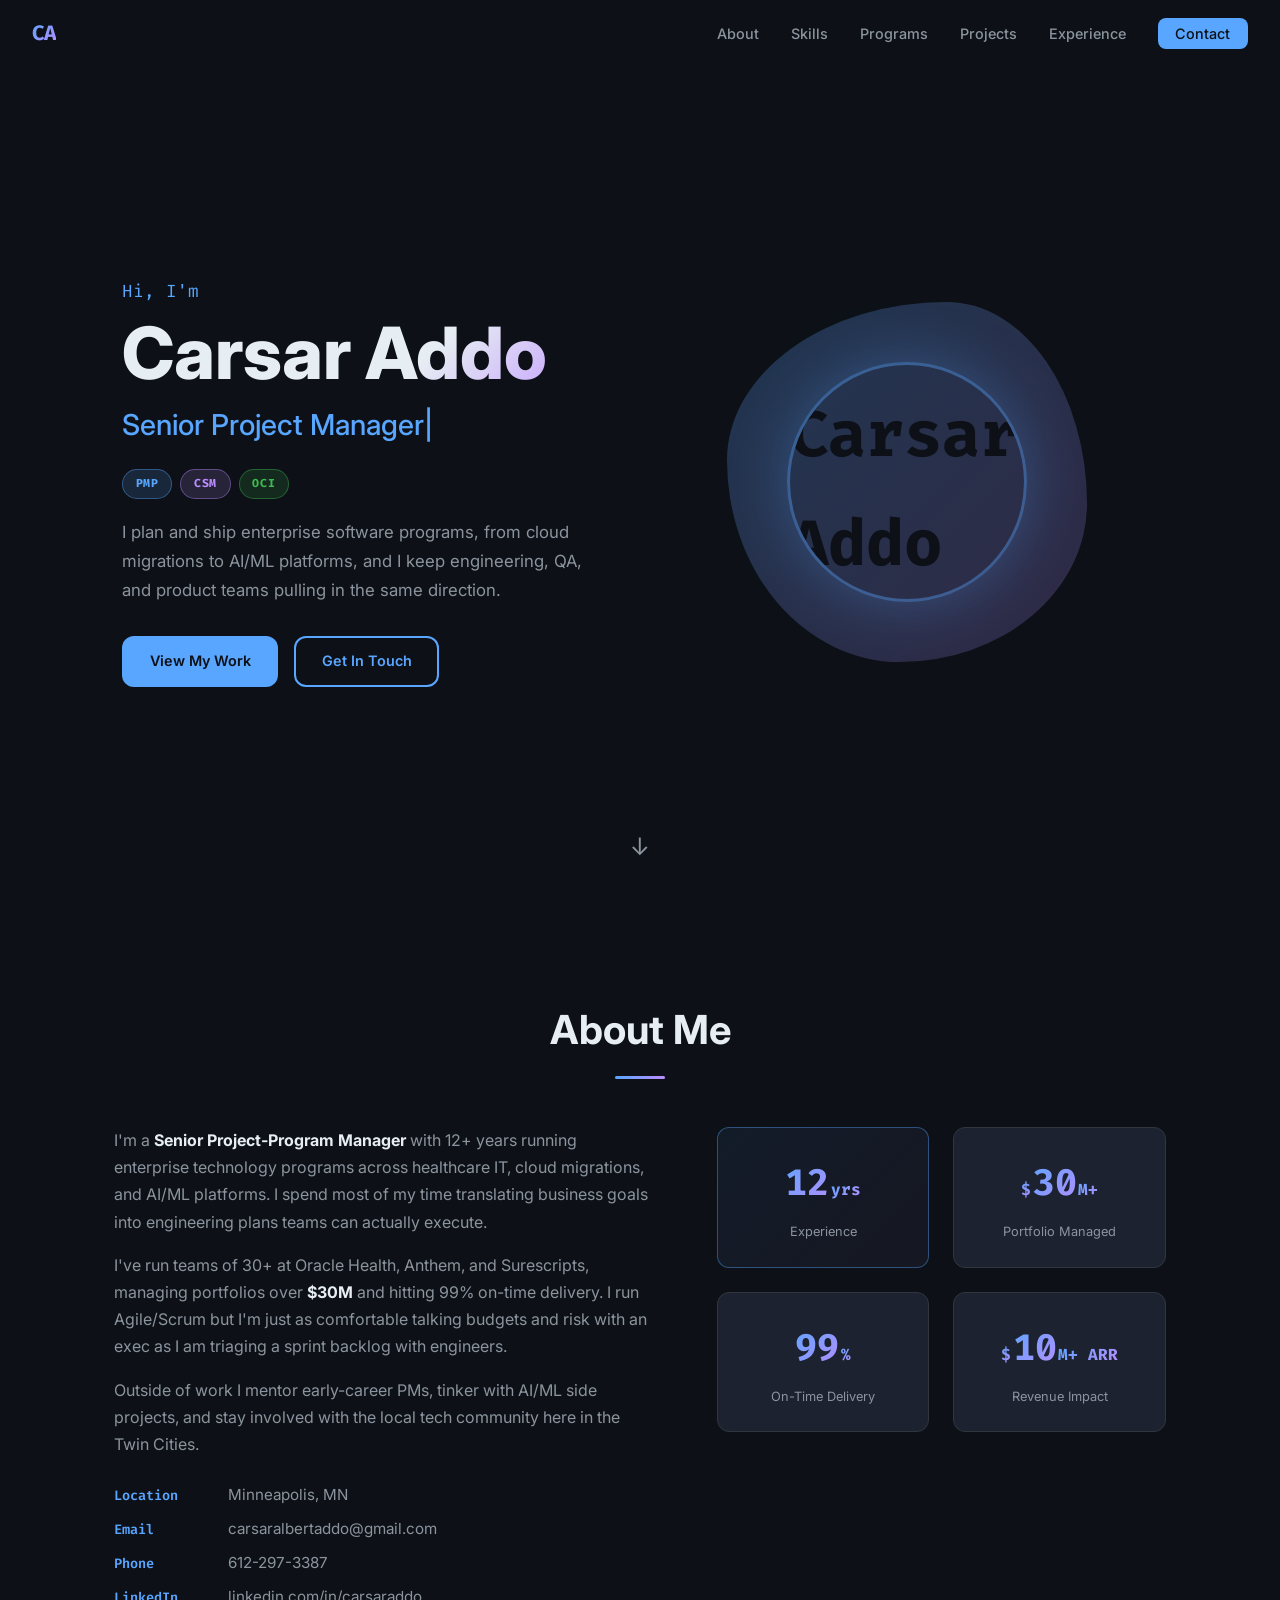
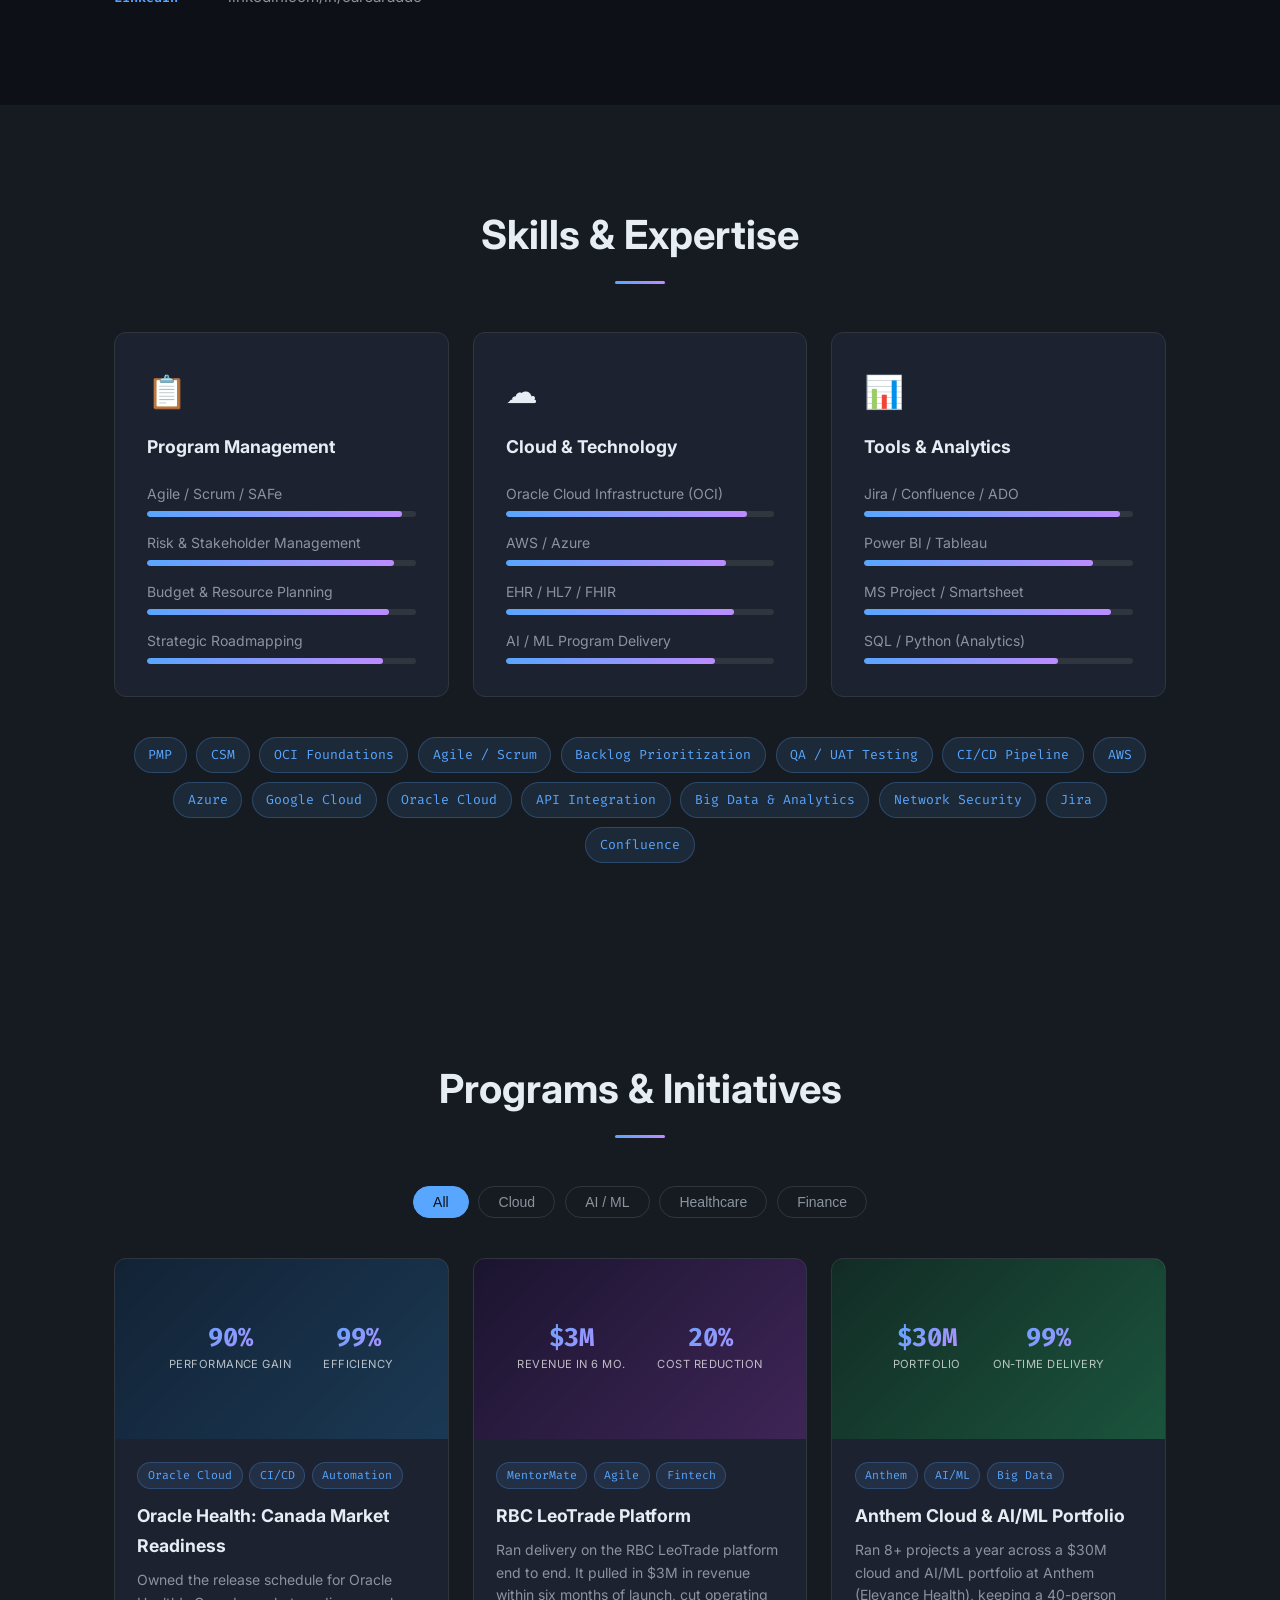
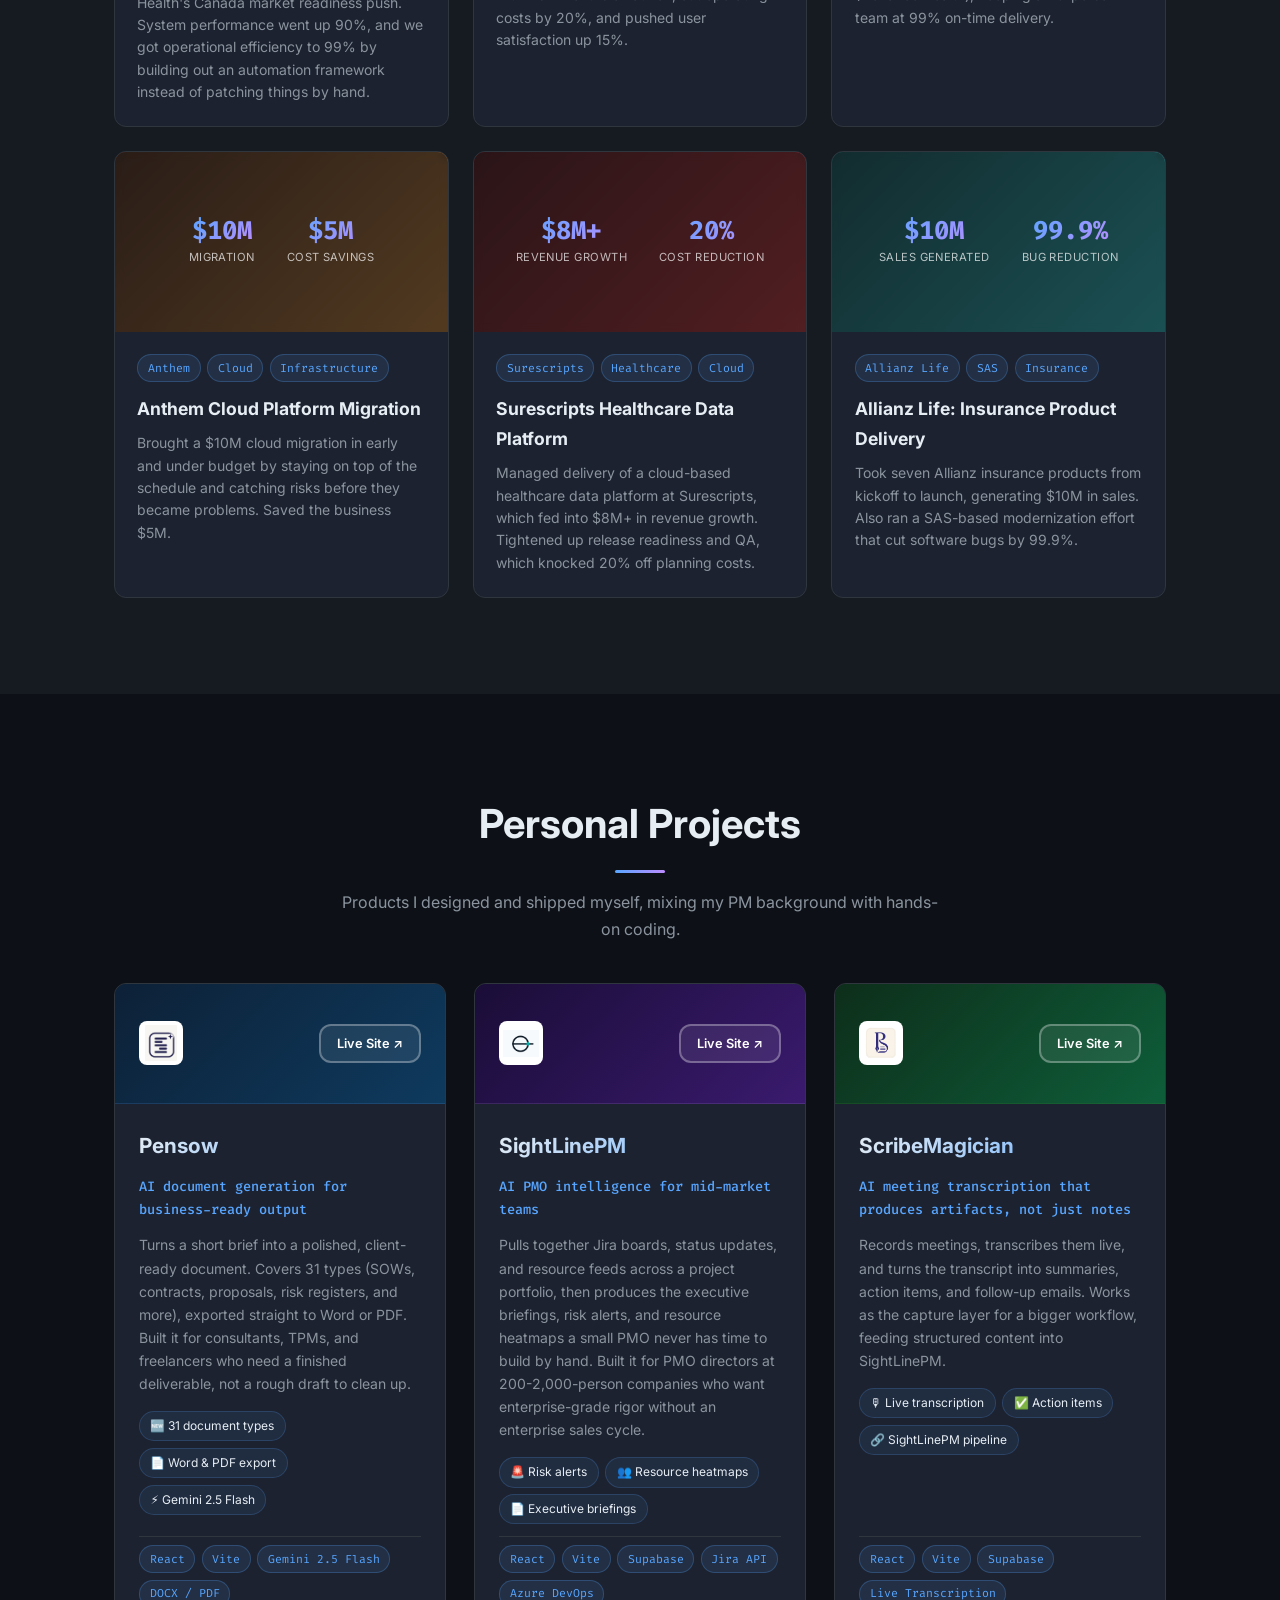
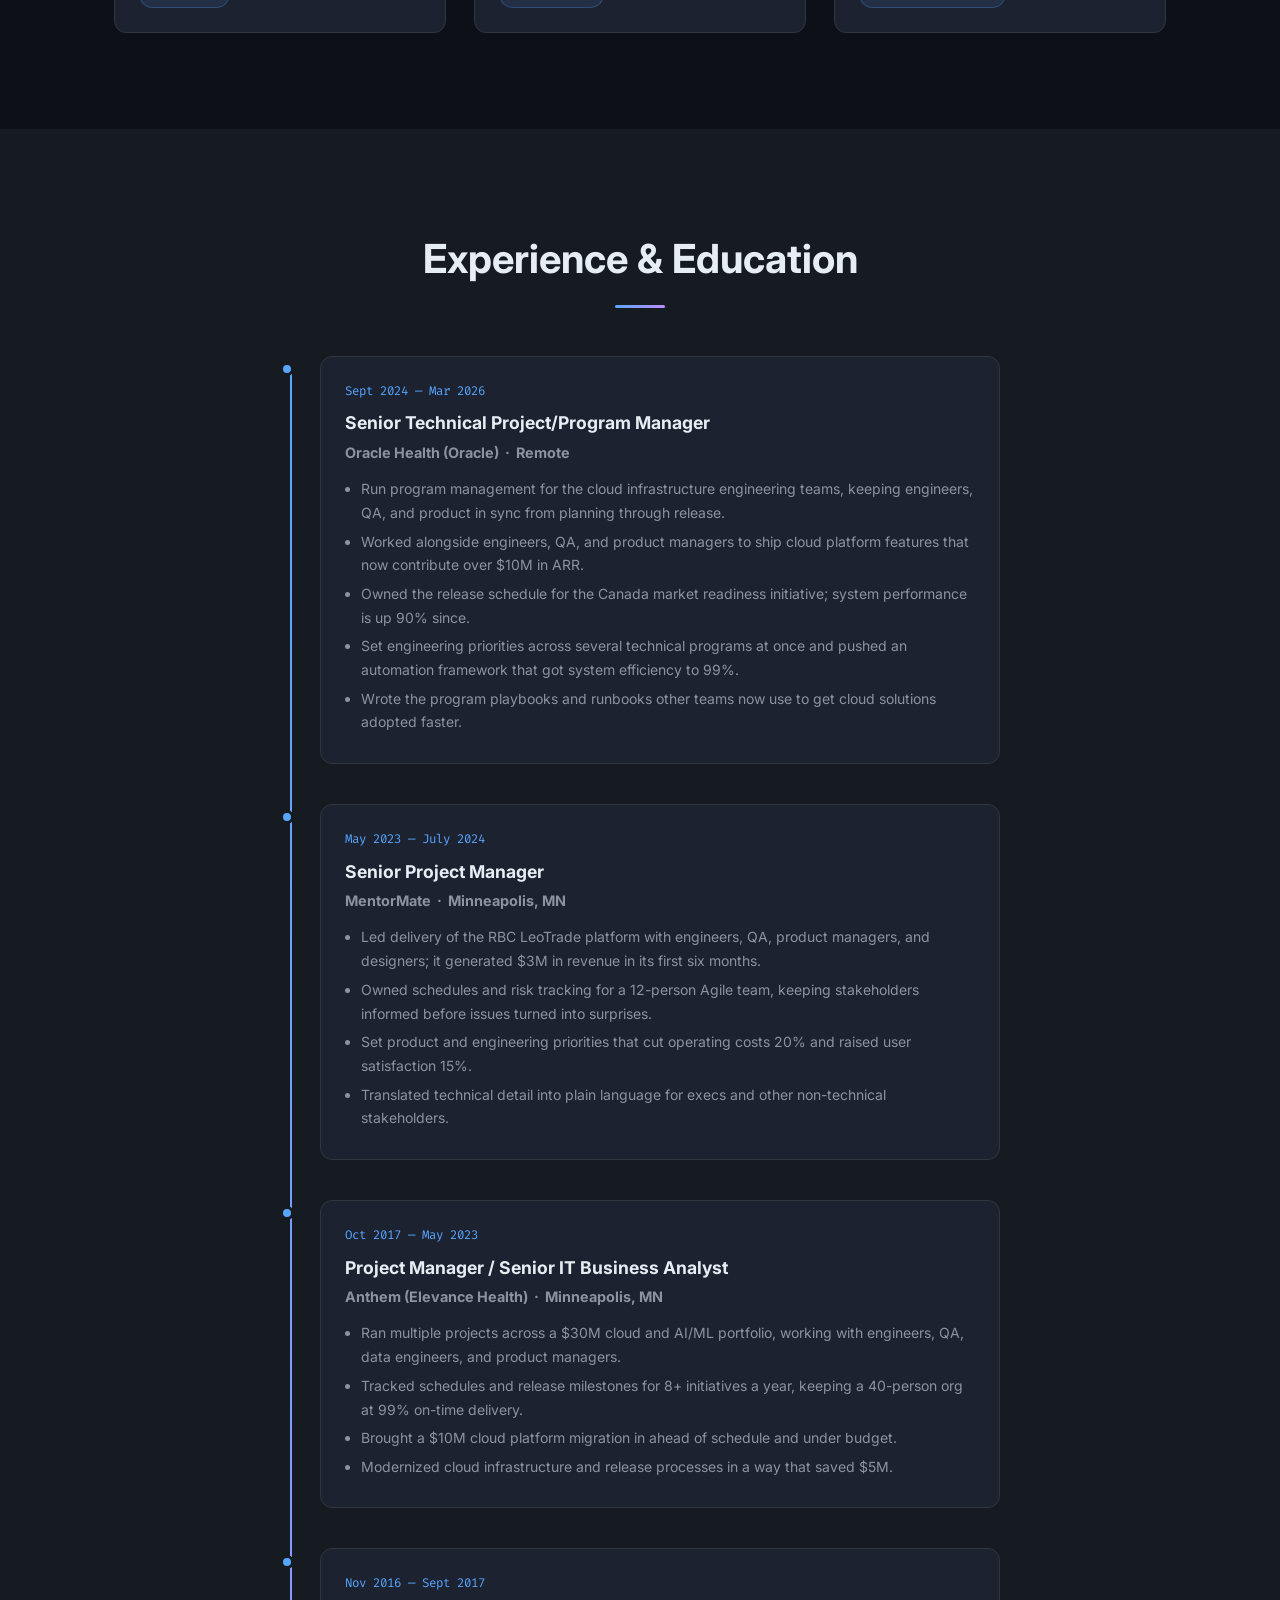
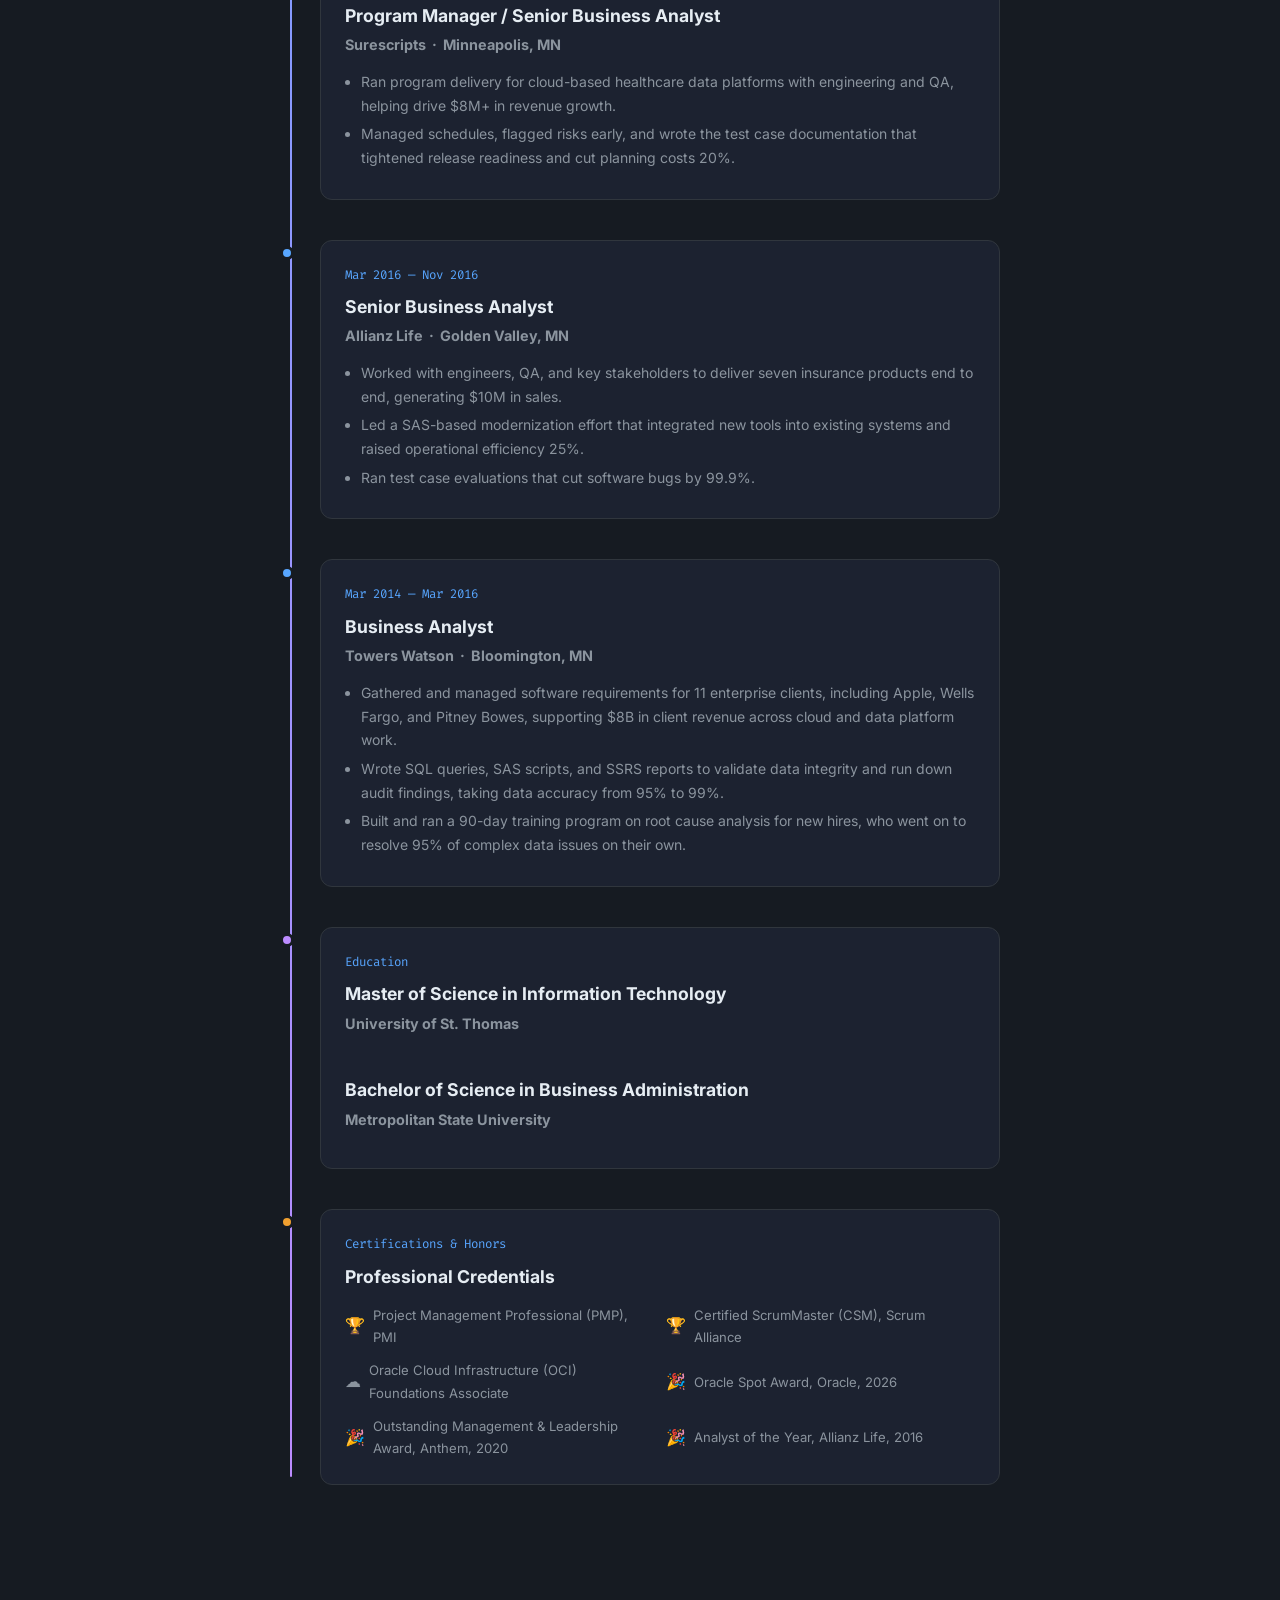
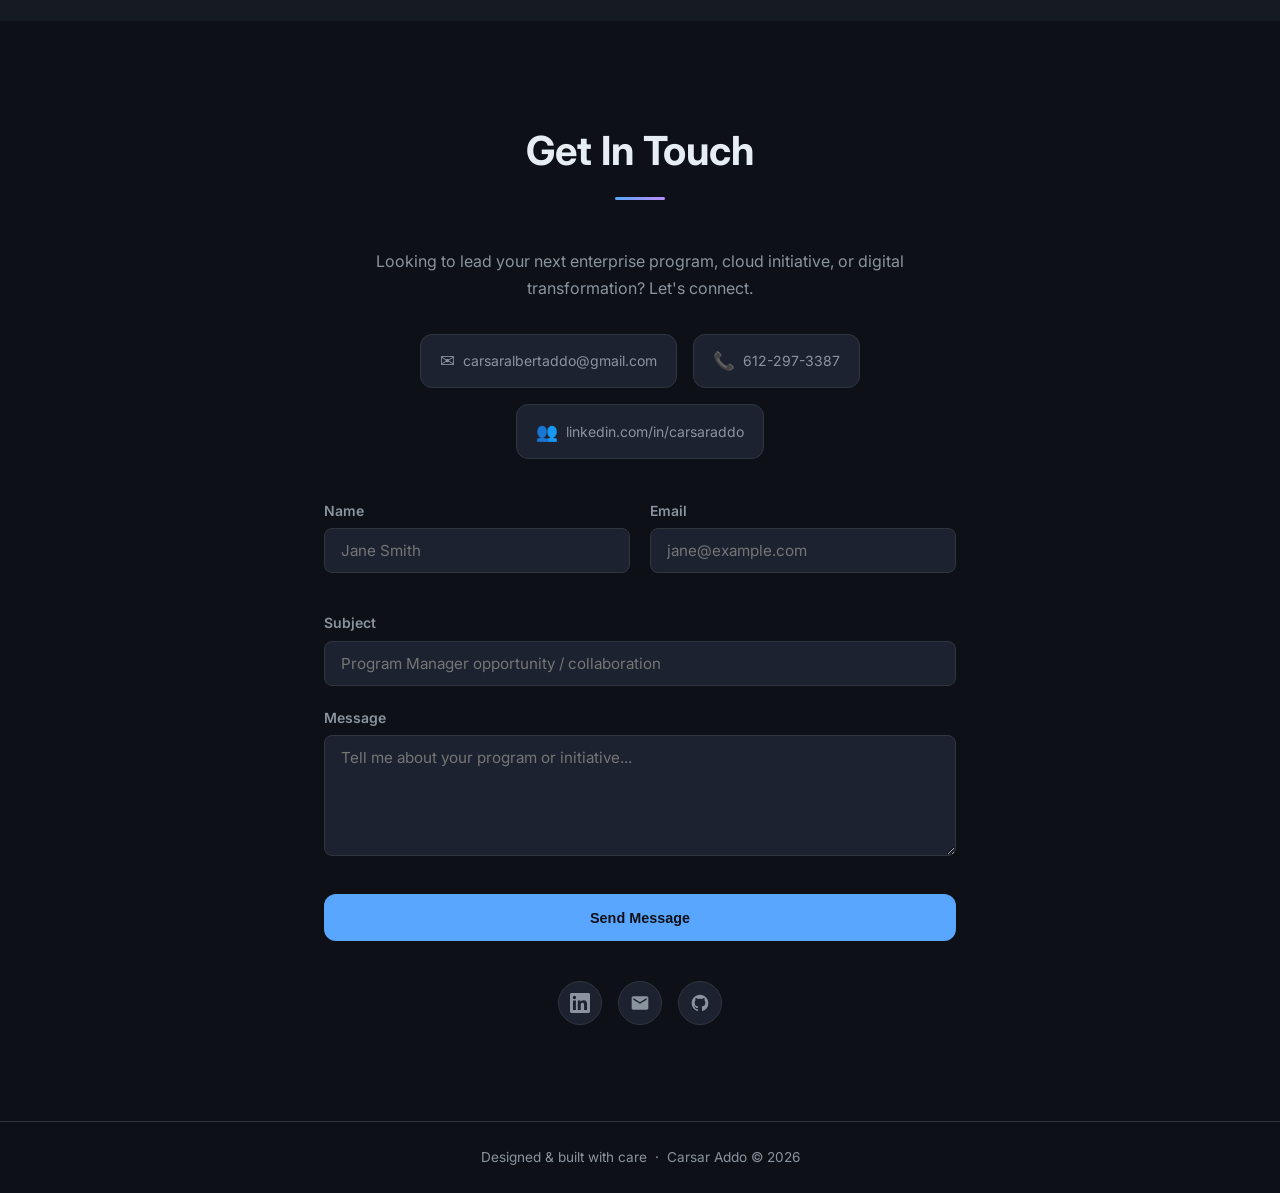
==== commit 0c74d7e3: "Replace placeholder emoji icons with actual project logos" ====
--- a/portfolio/index.html
+++ b/portfolio/index.html
@@ -394,7 +394,7 @@
 
         <div class="personal-card">
           <div class="personal-card__header personal-card__header--1">
-            <div class="personal-card__icon">&#128196;</div>
+            <div class="personal-card__icon"><img src="assets/pensow-logo.png" alt="Pensow logo" class="personal-card__icon-img" /></div>
             <div class="personal-card__live">
               <a href="https://pensow.com" target="_blank" rel="noopener" class="btn btn--sm btn--ghost">Live Site &#8599;</a>
             </div>
@@ -419,7 +419,7 @@
 
         <div class="personal-card">
           <div class="personal-card__header personal-card__header--2">
-            <div class="personal-card__icon">&#128202;</div>
+            <div class="personal-card__icon"><img src="assets/sightlinepm-logo.png" alt="SightLinePM logo" class="personal-card__icon-img" /></div>
             <div class="personal-card__live">
               <a href="https://www.sightlinepm.com" target="_blank" rel="noopener" class="btn btn--sm btn--ghost">Live Site &#8599;</a>
             </div>
@@ -445,7 +445,7 @@
 
         <div class="personal-card">
           <div class="personal-card__header personal-card__header--3">
-            <div class="personal-card__icon">&#127908;</div>
+            <div class="personal-card__icon"><img src="assets/scribemagician-logo.webp" alt="ScribeMagician logo" class="personal-card__icon-img" /></div>
             <div class="personal-card__live">
               <a href="https://www.scribemagician.com" target="_blank" rel="noopener" class="btn btn--sm btn--ghost">Live Site &#8599;</a>
             </div>
--- a/portfolio/styles.css
+++ b/portfolio/styles.css
@@ -593,8 +593,19 @@
 }
 
 .personal-card__icon {
-  font-size: 2.5rem;
-  filter: drop-shadow(0 0 12px rgba(255,255,255,.25));
+  width: 44px;
+  height: 44px;
+  display: flex;
+  align-items: center;
+  justify-content: center;
+}
+.personal-card__icon-img {
+  width: 100%;
+  height: 100%;
+  object-fit: contain;
+  border-radius: 8px;
+  background: #fff;
+  padding: 4px;
 }
 .personal-card__live { flex-shrink: 0; }
 
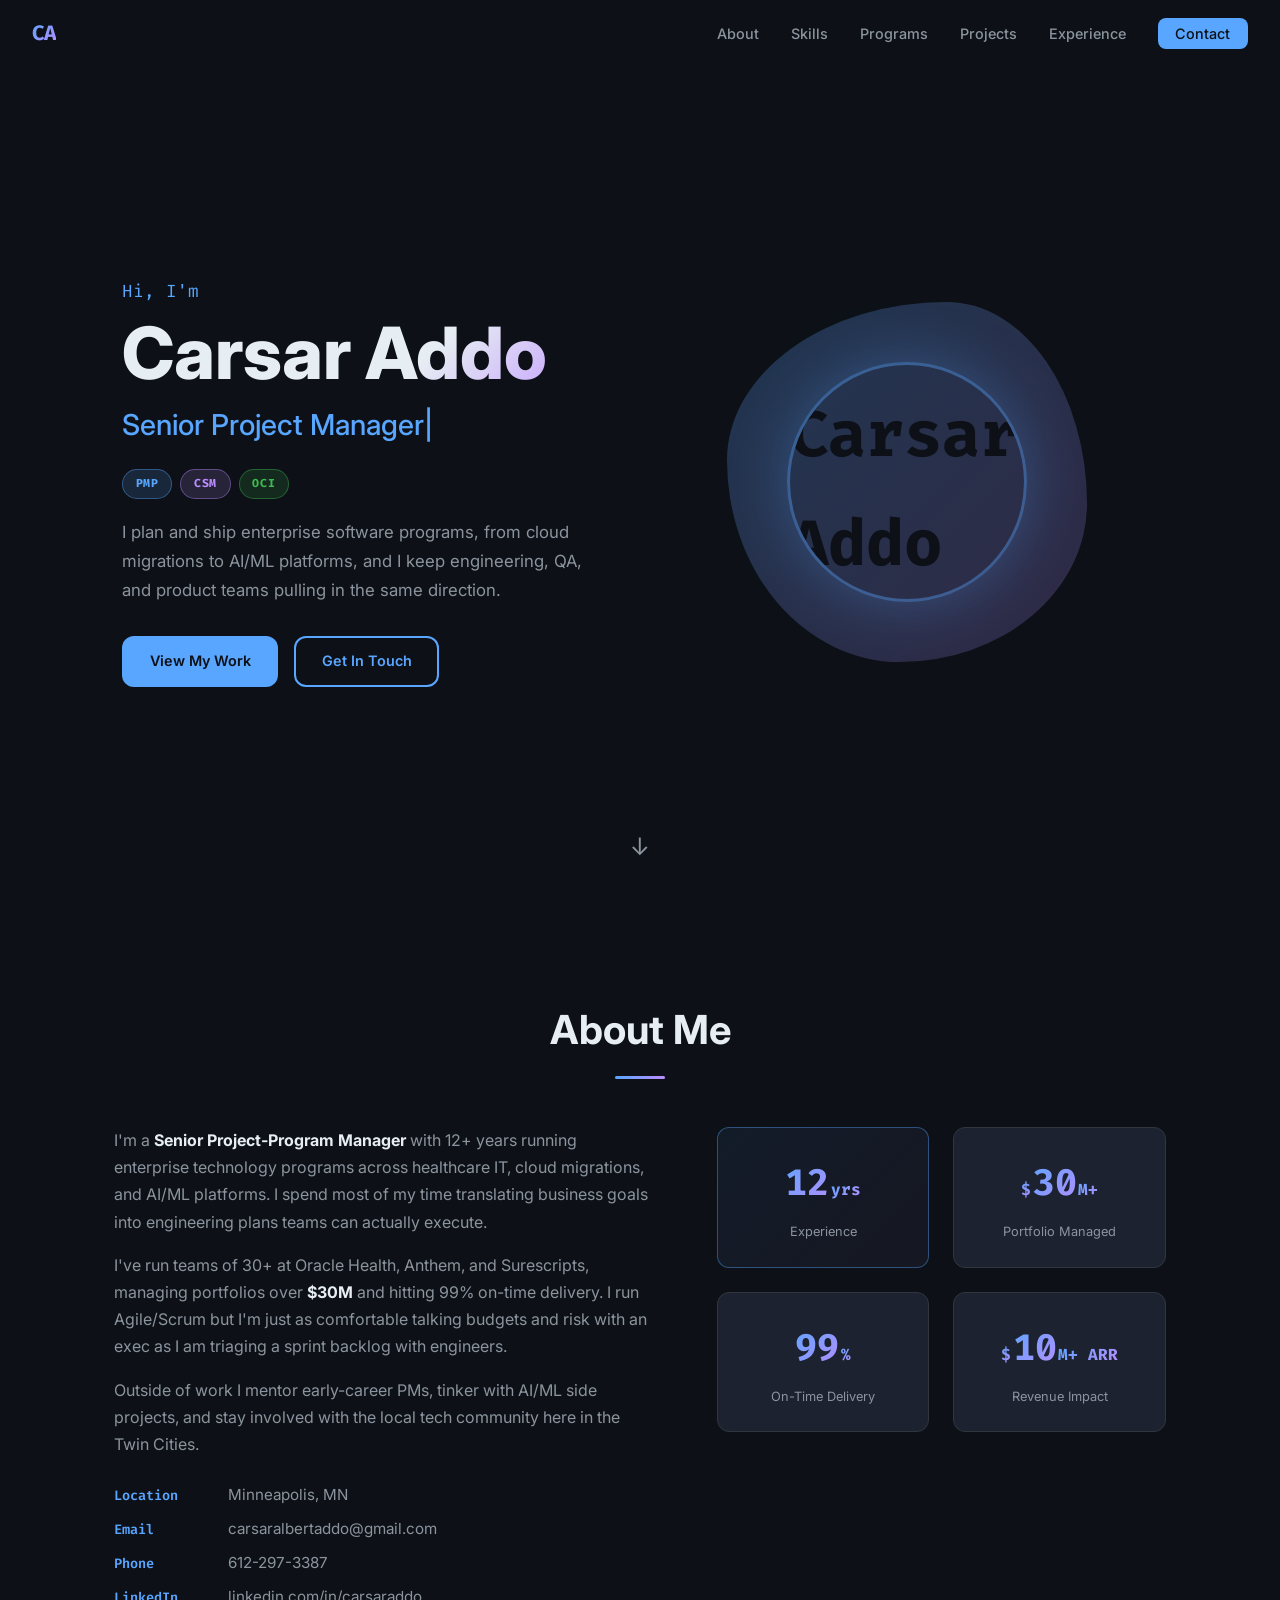
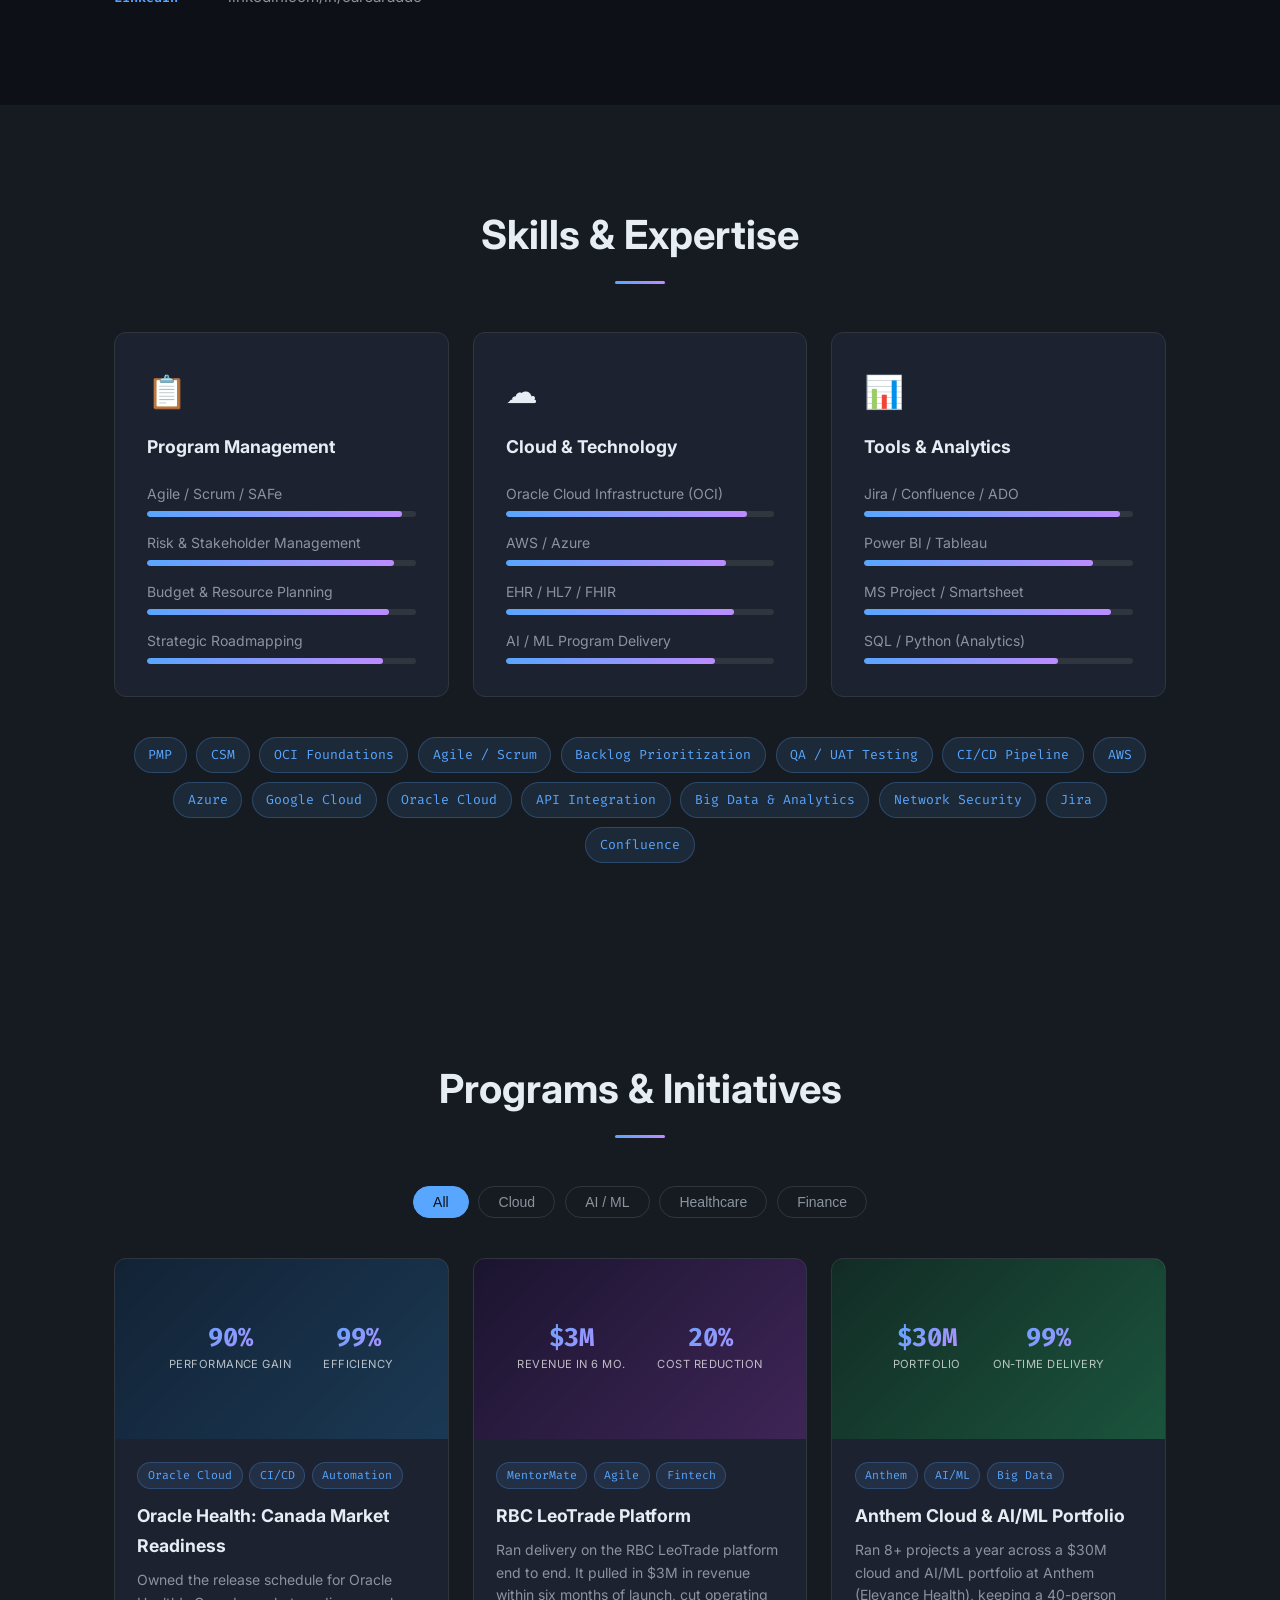
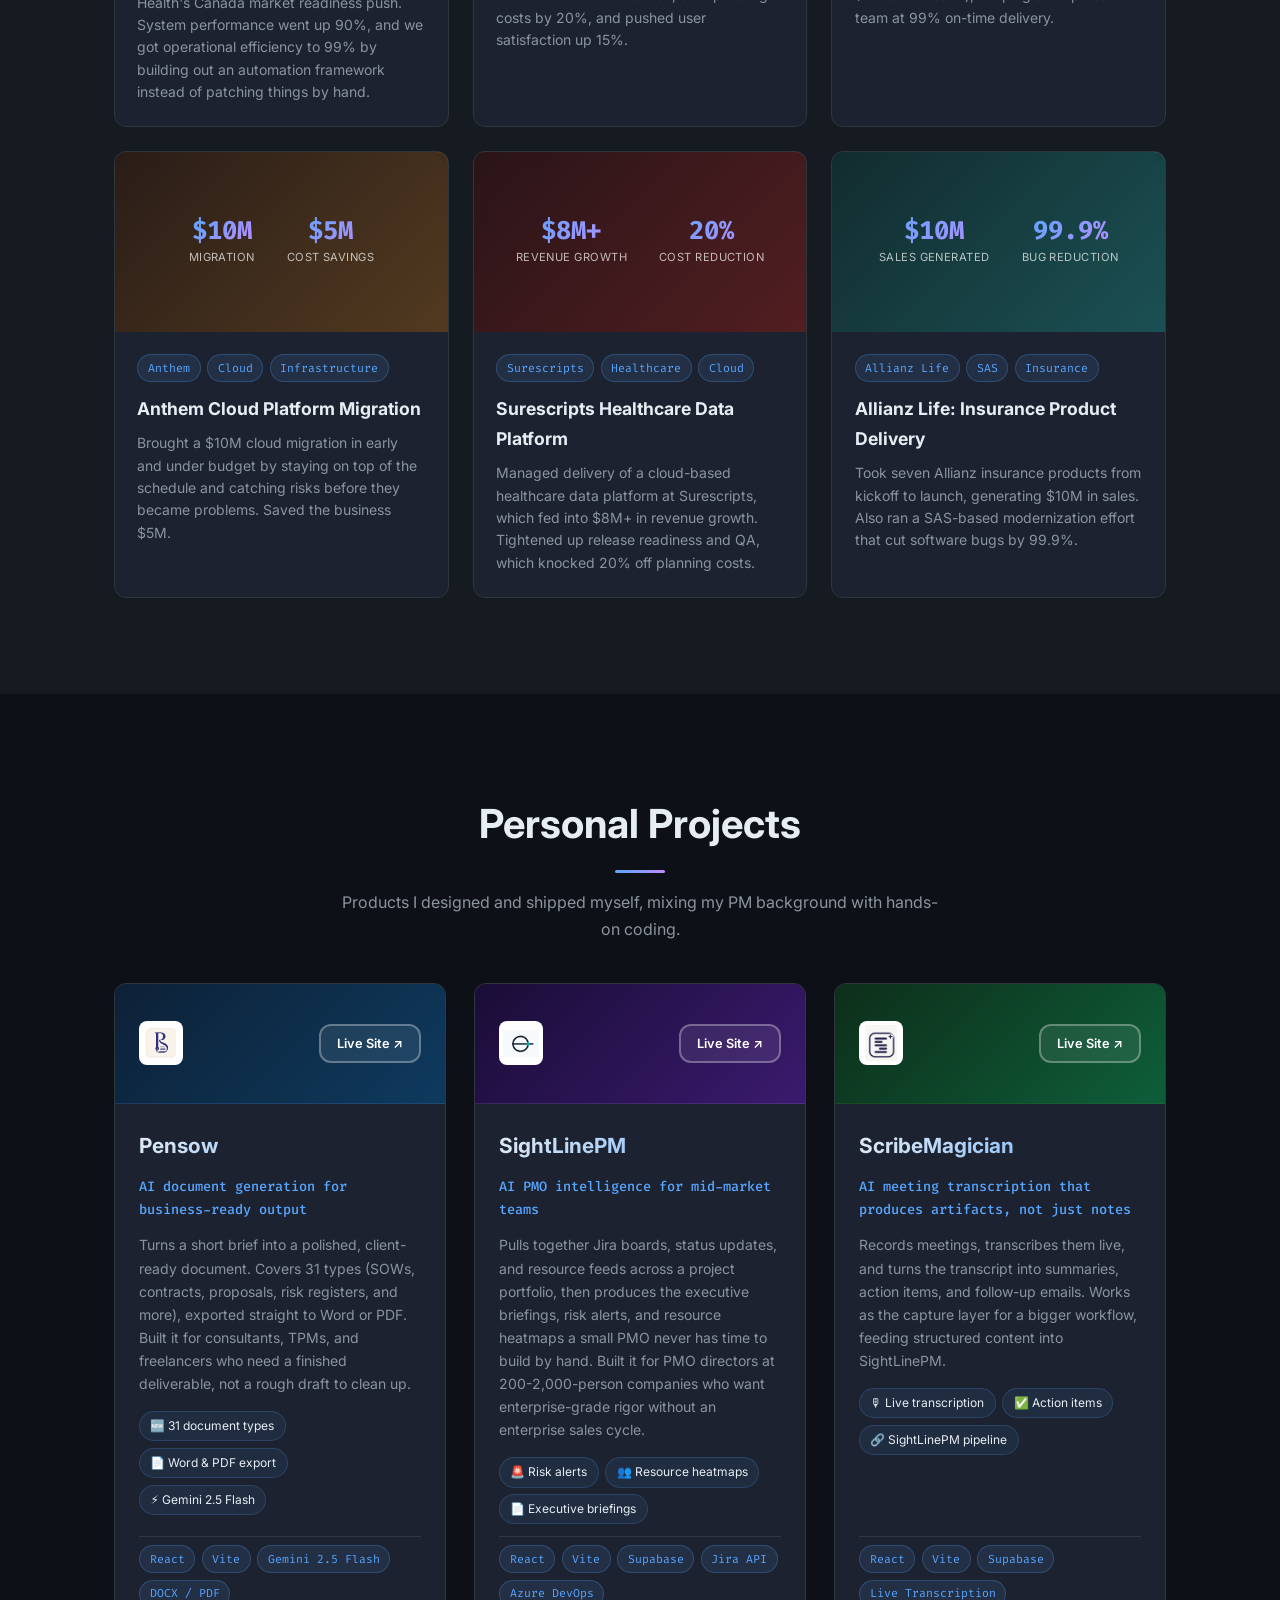
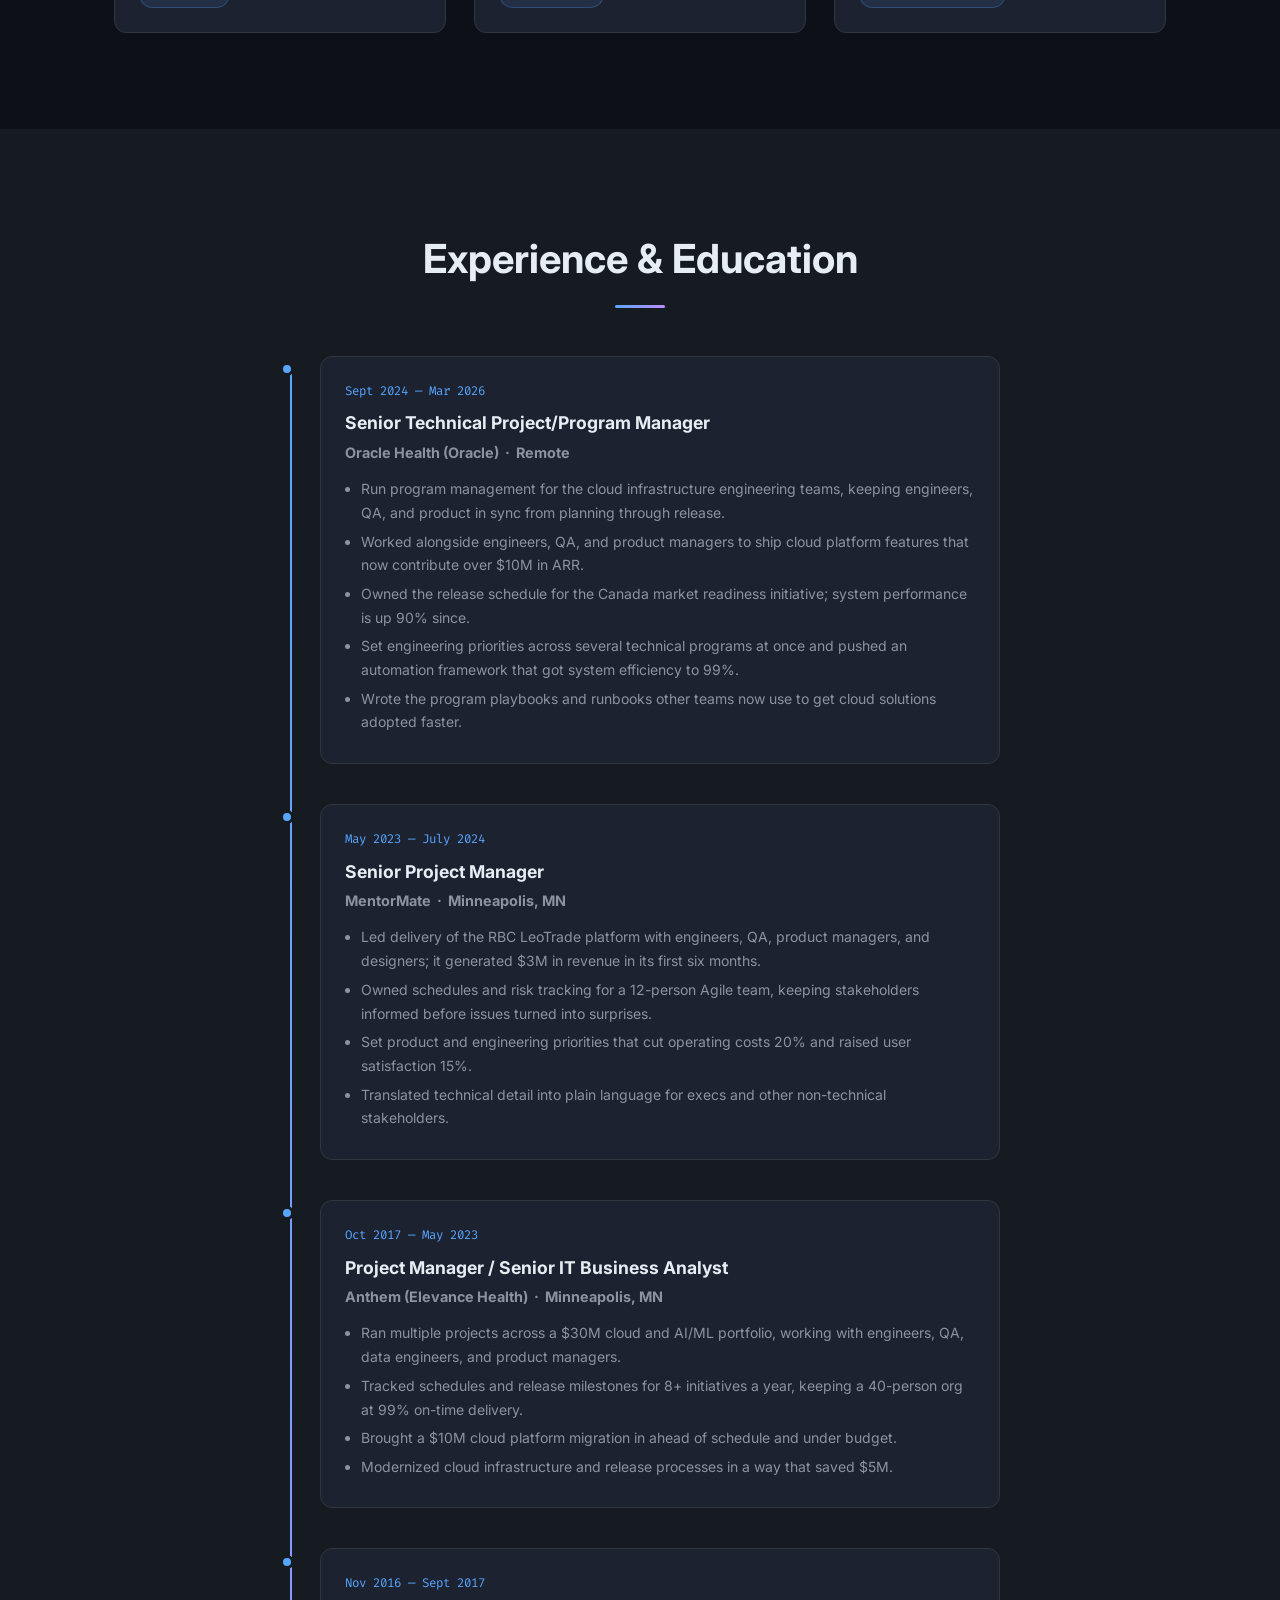
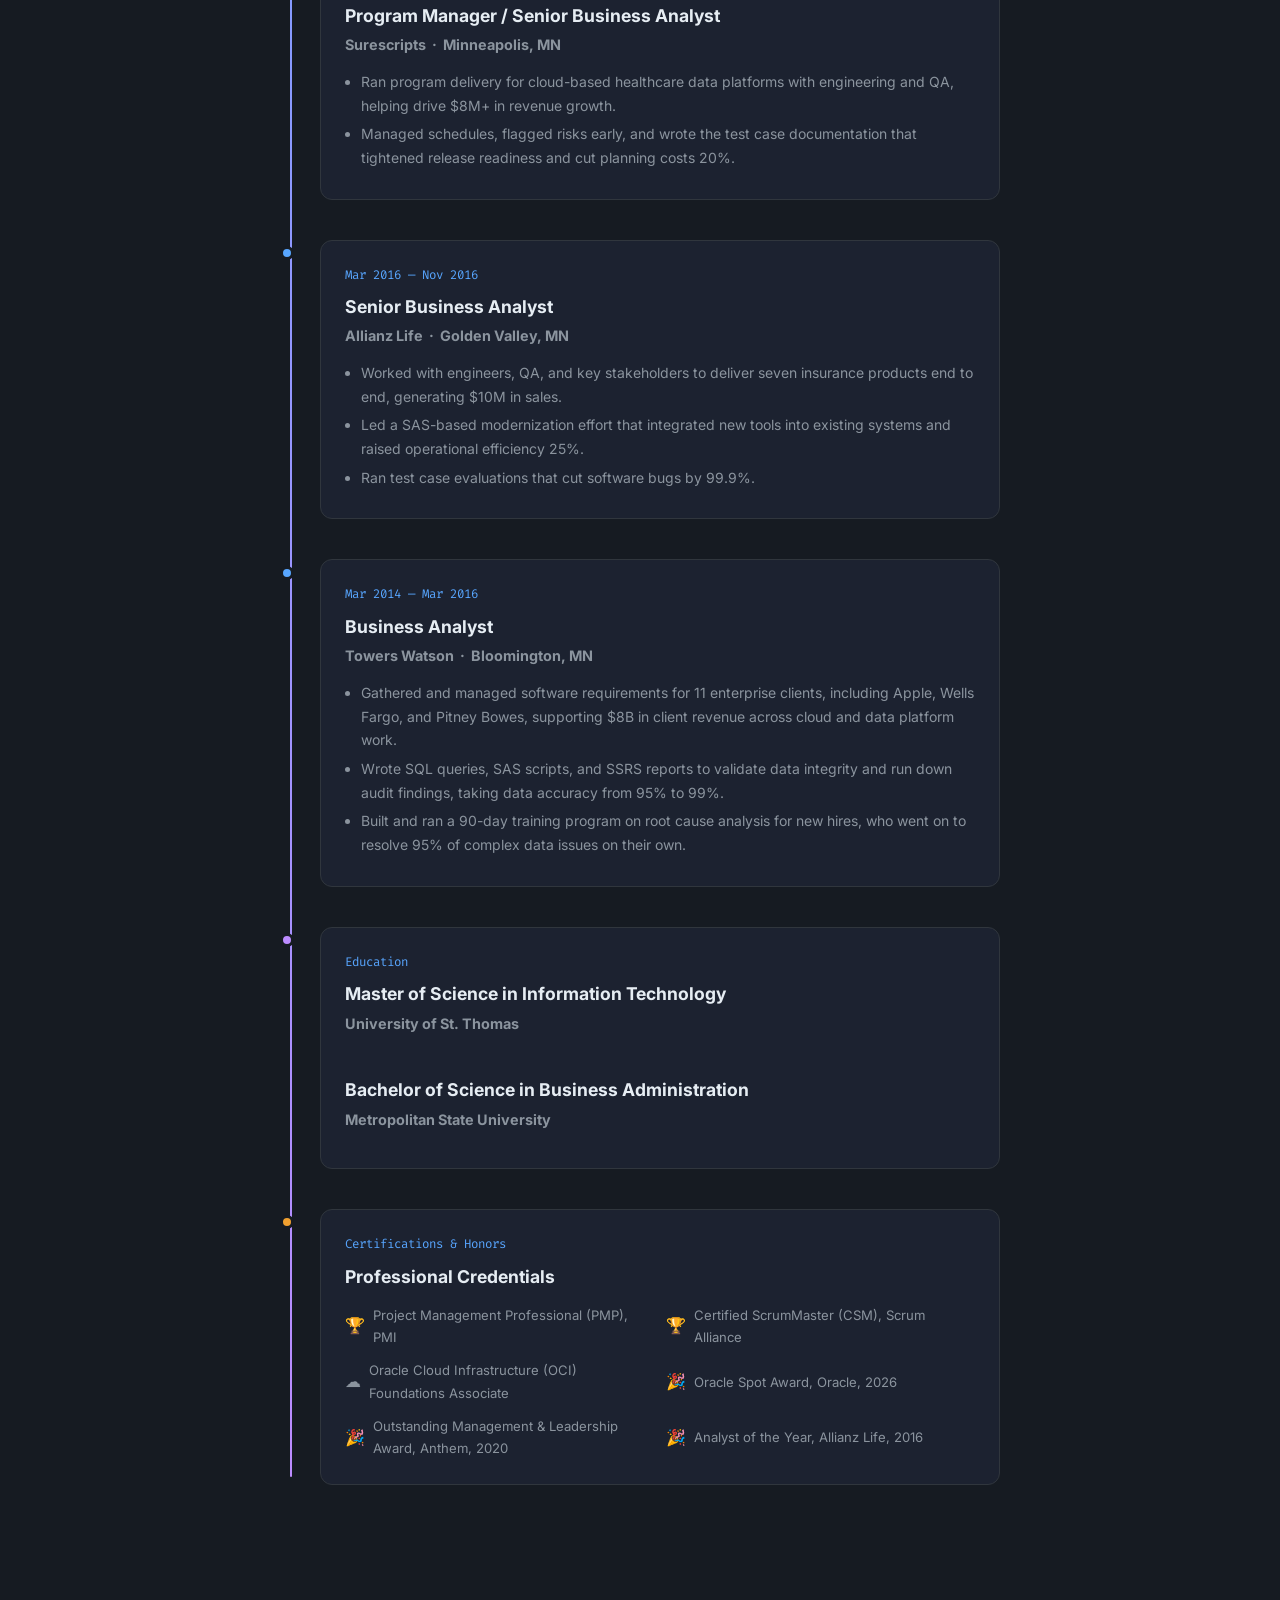
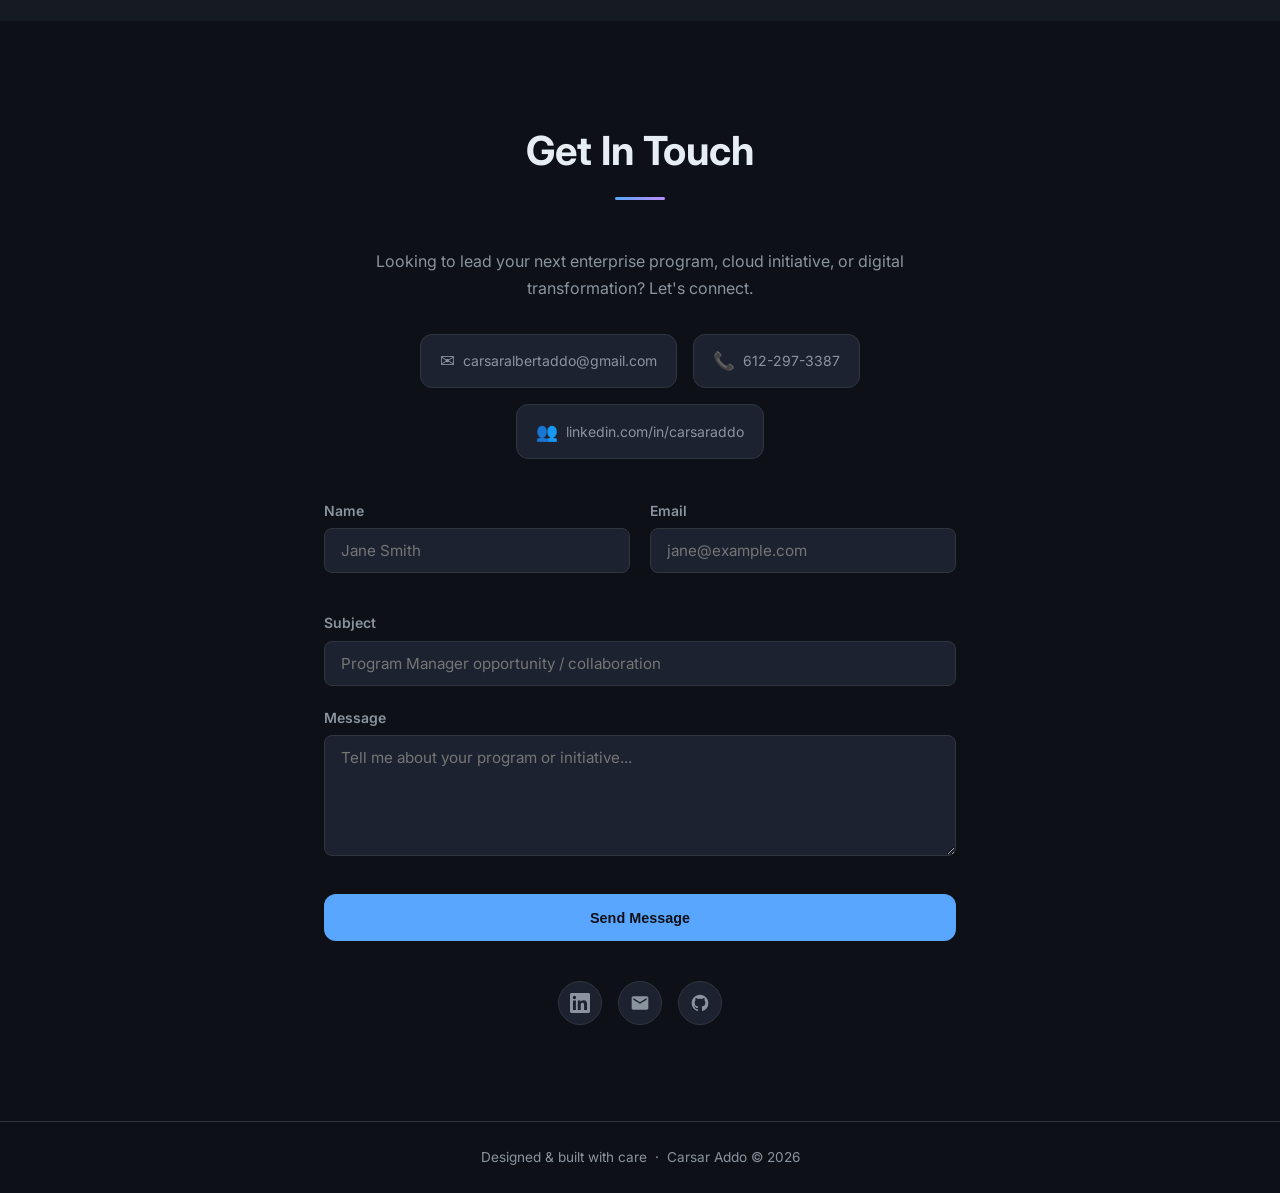
==== commit 041f918e: "Swap Pensow and ScribeMagician logos" ====
--- a/portfolio/index.html
+++ b/portfolio/index.html
@@ -394,7 +394,7 @@
 
         <div class="personal-card">
           <div class="personal-card__header personal-card__header--1">
-            <div class="personal-card__icon"><img src="assets/pensow-logo.png" alt="Pensow logo" class="personal-card__icon-img" /></div>
+            <div class="personal-card__icon"><img src="assets/pensow-logo.webp" alt="Pensow logo" class="personal-card__icon-img" /></div>
             <div class="personal-card__live">
               <a href="https://pensow.com" target="_blank" rel="noopener" class="btn btn--sm btn--ghost">Live Site &#8599;</a>
             </div>
@@ -445,7 +445,7 @@
 
         <div class="personal-card">
           <div class="personal-card__header personal-card__header--3">
-            <div class="personal-card__icon"><img src="assets/scribemagician-logo.webp" alt="ScribeMagician logo" class="personal-card__icon-img" /></div>
+            <div class="personal-card__icon"><img src="assets/scribemagician-logo.png" alt="ScribeMagician logo" class="personal-card__icon-img" /></div>
             <div class="personal-card__live">
               <a href="https://www.scribemagician.com" target="_blank" rel="noopener" class="btn btn--sm btn--ghost">Live Site &#8599;</a>
             </div>
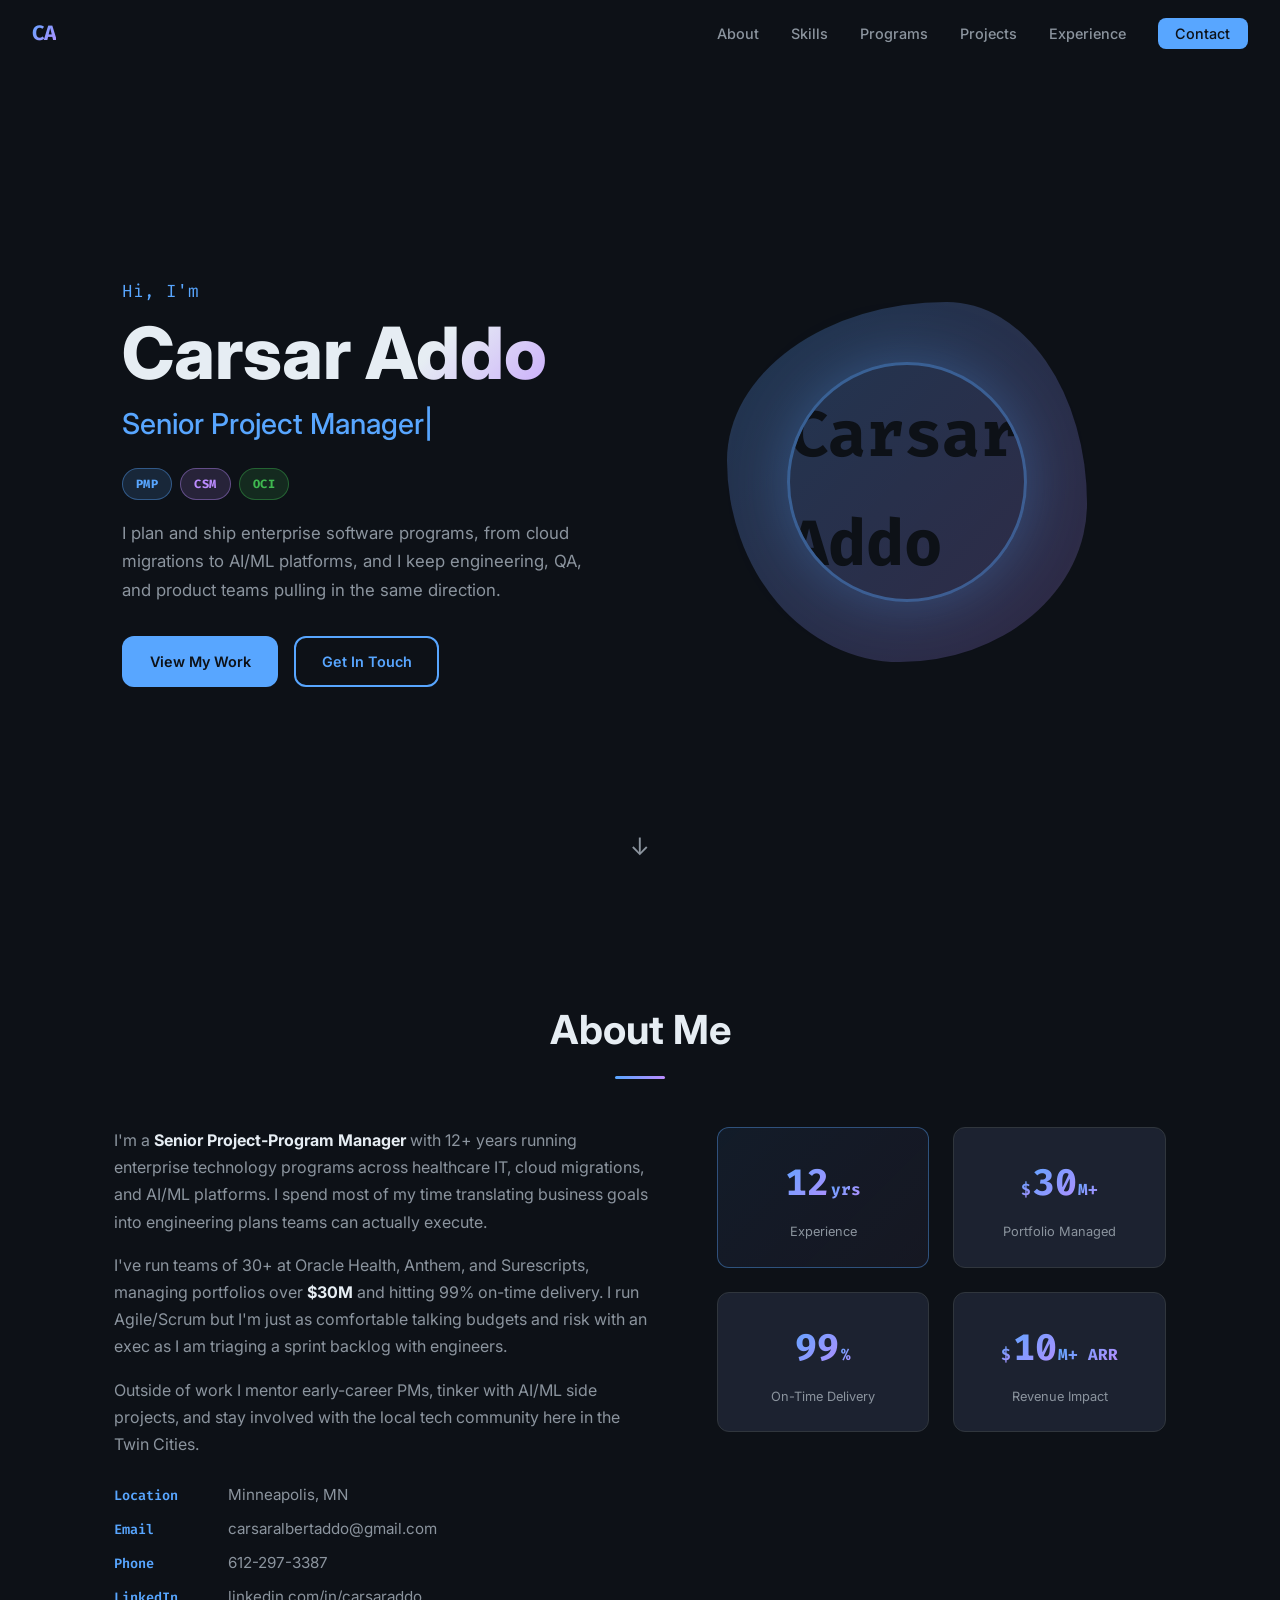
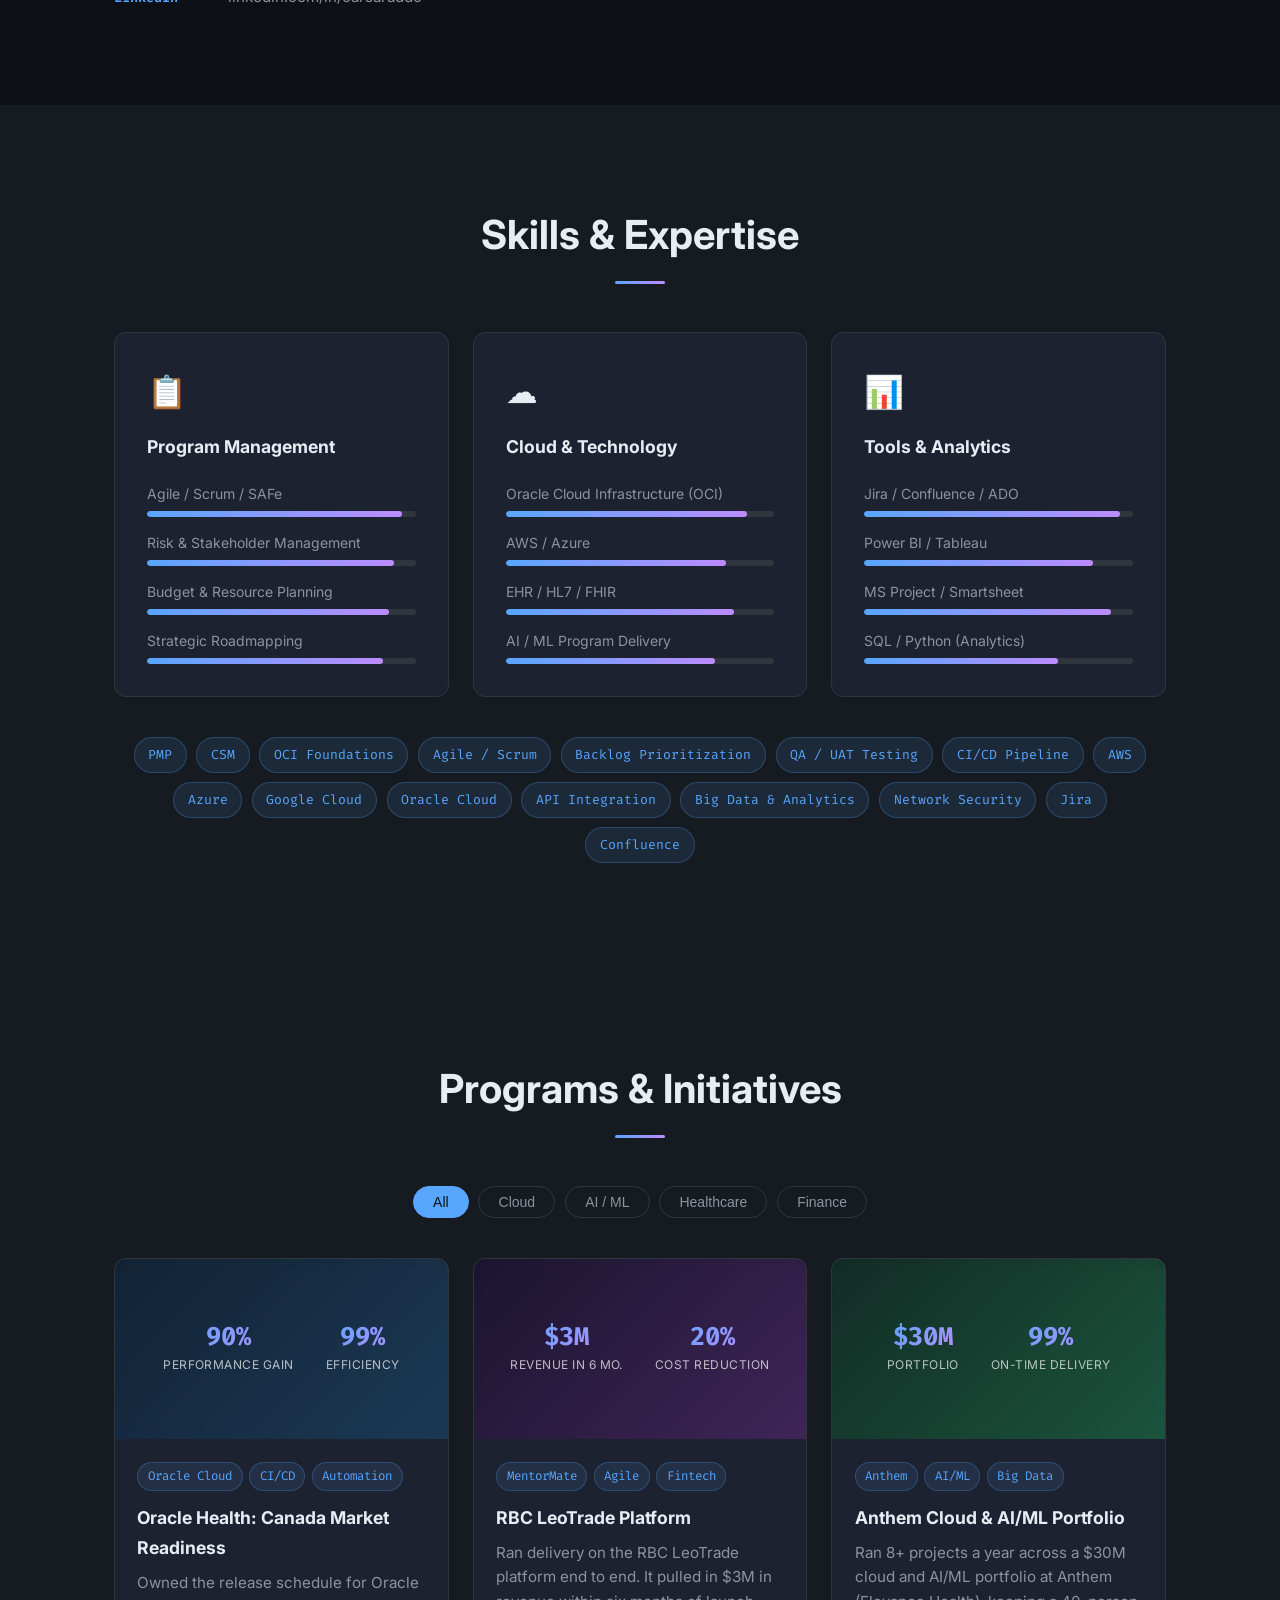
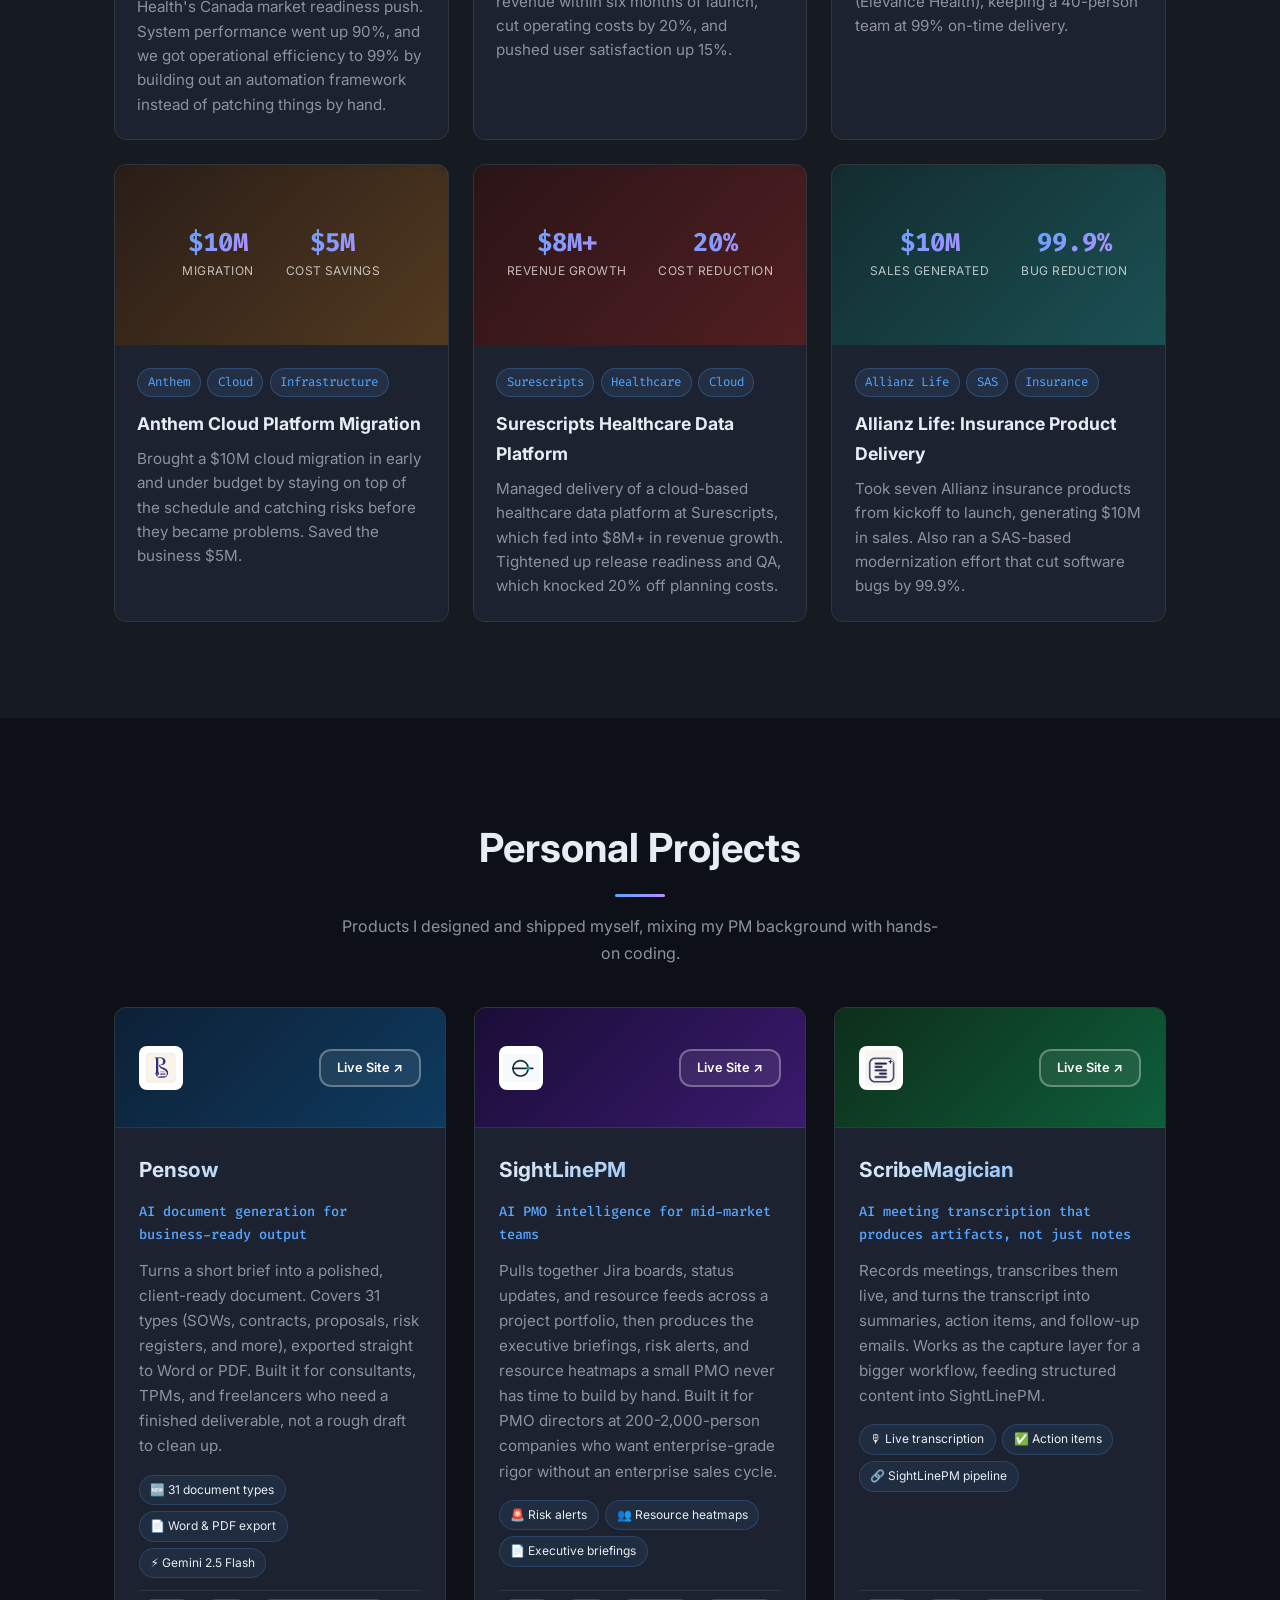
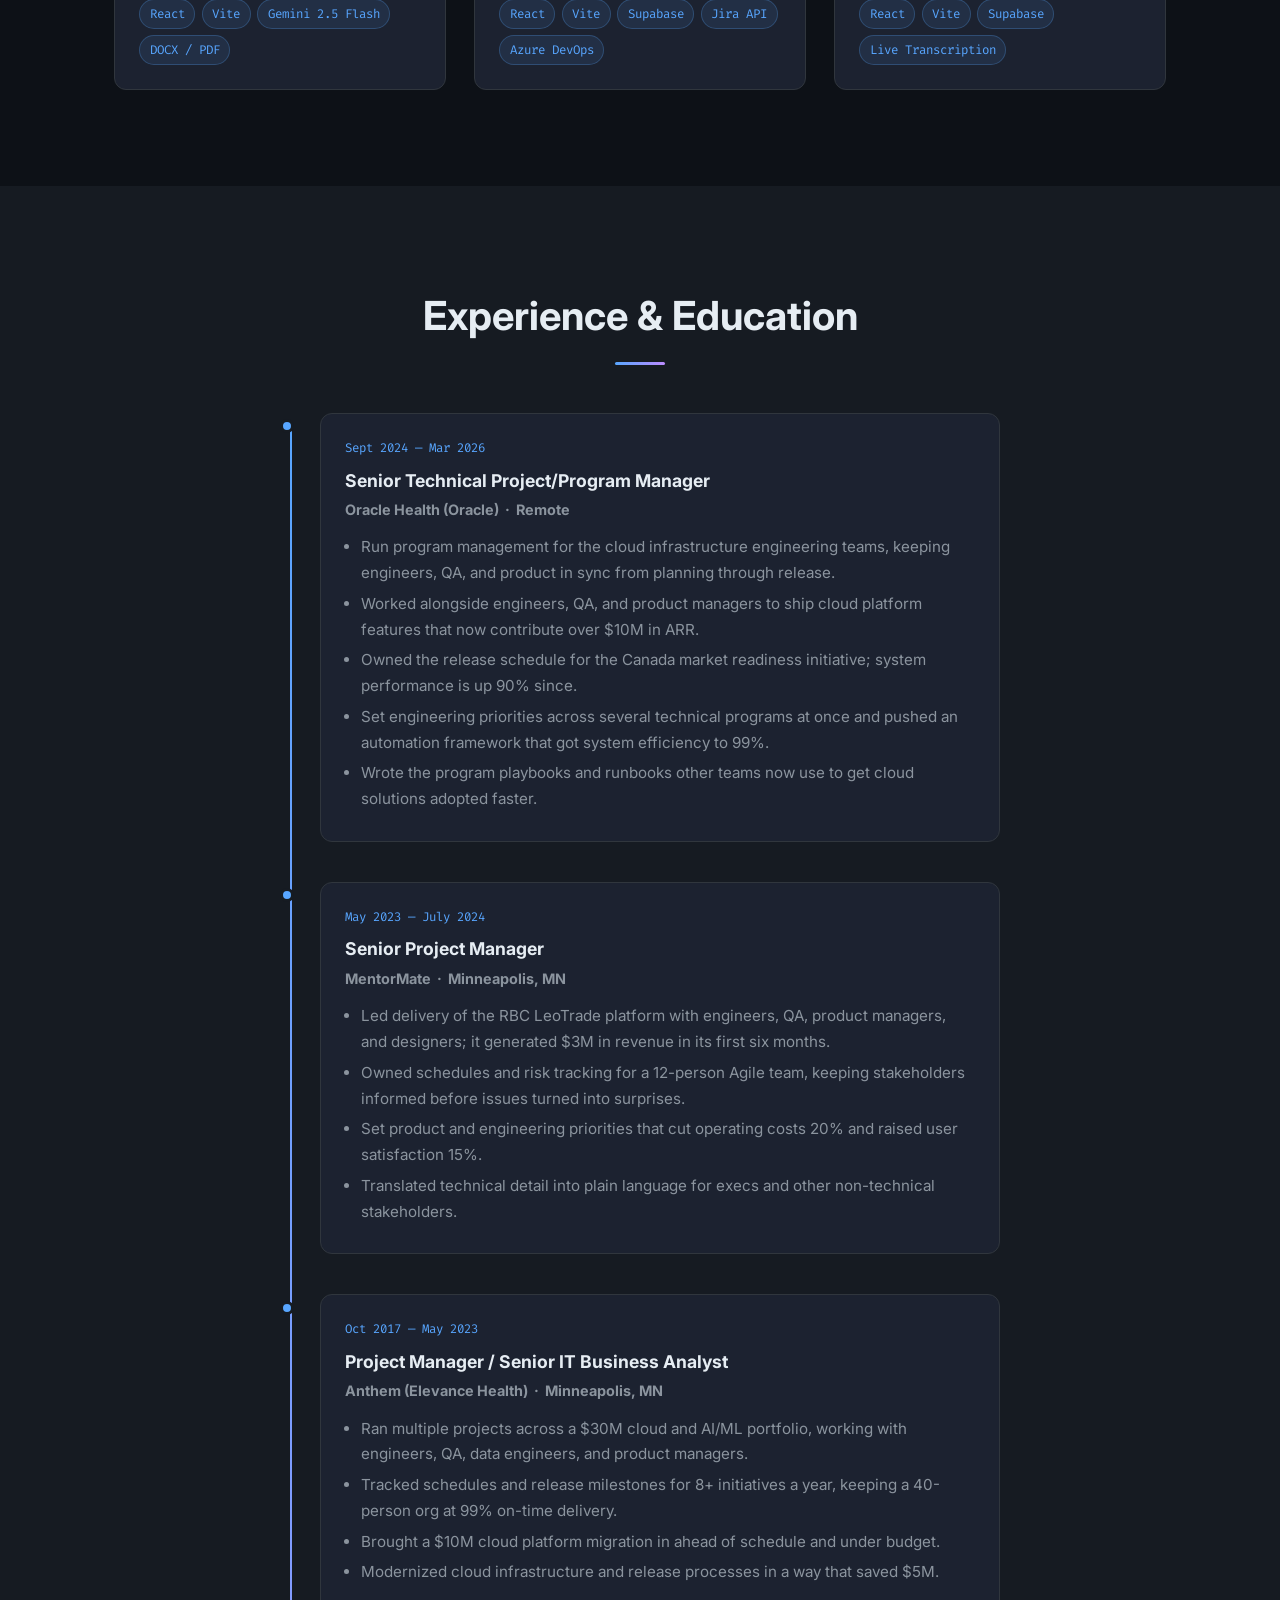
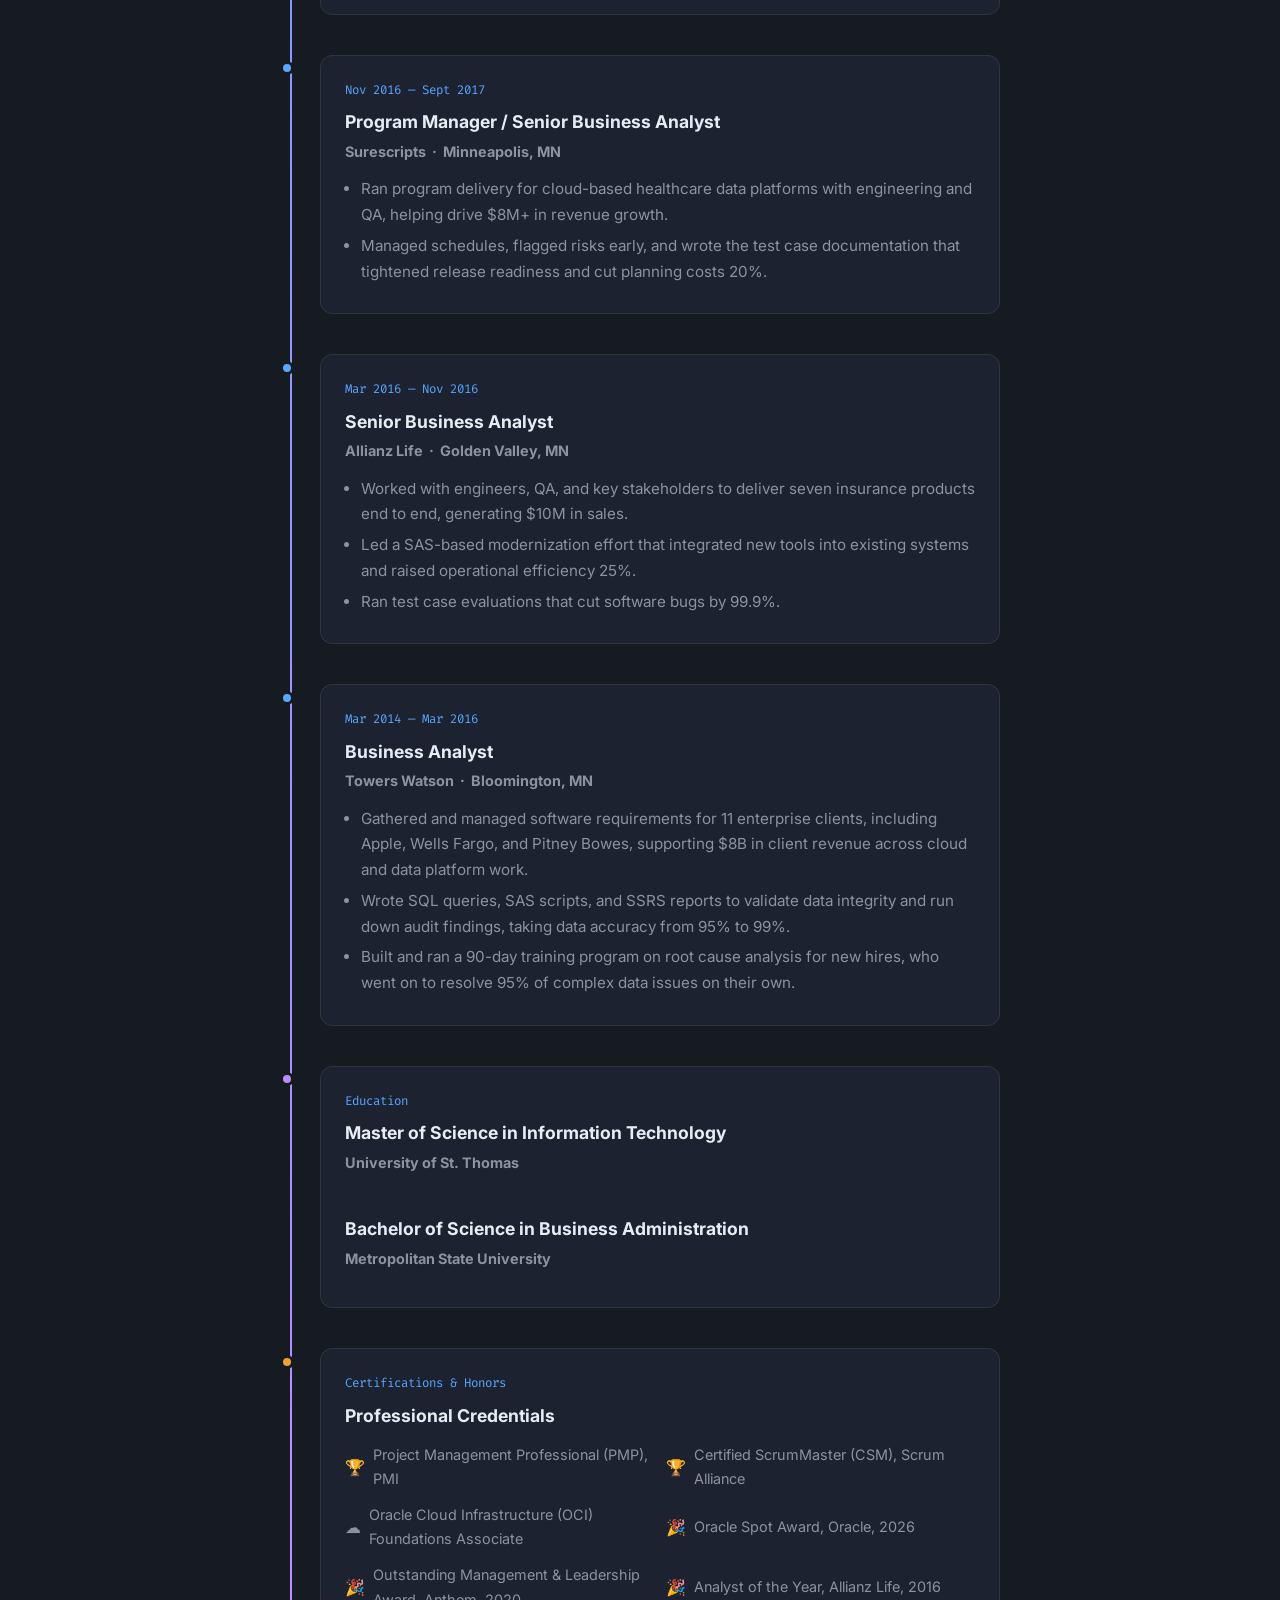
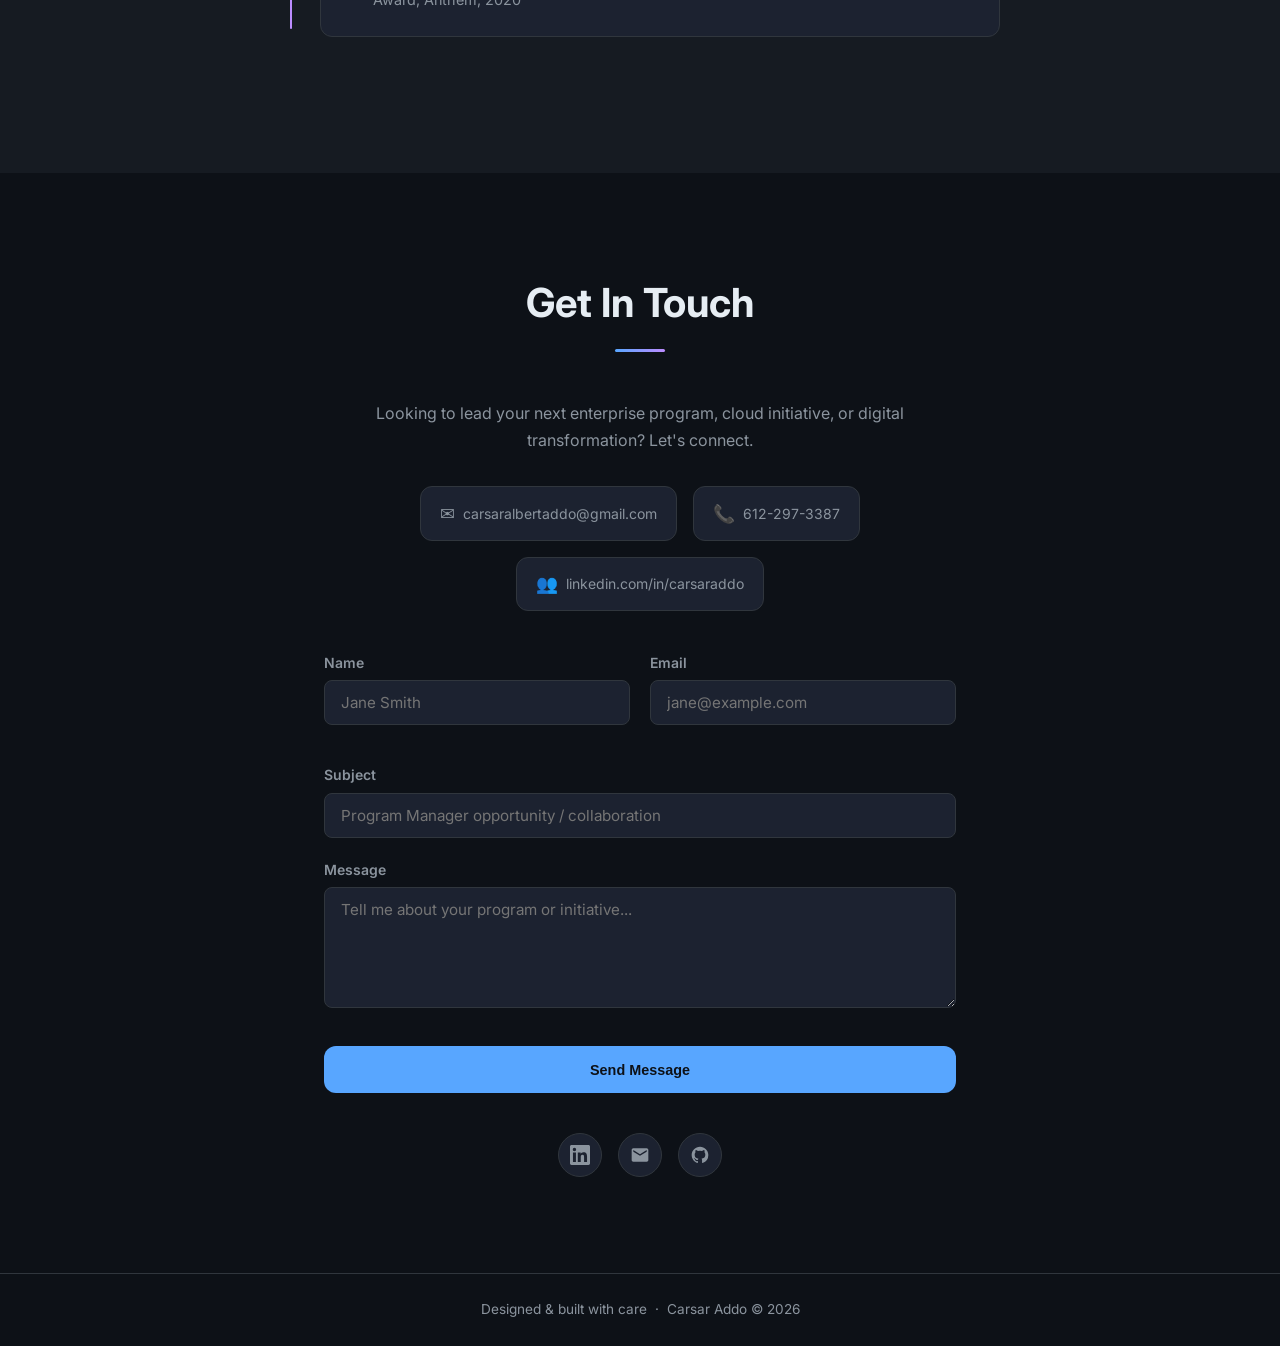
==== commit 2d959426: "Improve mobile touch targets and nav accessibility (aria-expanded, 44px hamburger hit area)" ====
--- a/portfolio/index.html
+++ b/portfolio/index.html
@@ -22,7 +22,7 @@
       <li><a href="#experience">Experience</a></li>
       <li><a href="#contact" class="nav__cta">Contact</a></li>
     </ul>
-    <button class="nav__hamburger" aria-label="Toggle menu" id="hamburger">
+    <button class="nav__hamburger" aria-label="Toggle menu" aria-expanded="false" id="hamburger">
       <span></span><span></span><span></span>
     </button>
   </nav>
--- a/portfolio/styles.css
+++ b/portfolio/styles.css
@@ -152,11 +152,15 @@
 .nav__hamburger {
   display: none;
   flex-direction: column;
+  align-items: center;
+  justify-content: center;
   gap: 5px;
   background: none;
   border: none;
   cursor: pointer;
-  padding: 4px;
+  width: 44px;
+  height: 44px;
+  padding: 0;
 }
 .nav__hamburger span {
   display: block;
@@ -227,7 +231,7 @@
 }
 .badge {
   font-family: var(--ff-mono);
-  font-size: 0.72rem;
+  font-size: 0.75rem;
   font-weight: 700;
   padding: 0.28rem 0.8rem;
   border-radius: 999px;
@@ -430,7 +434,7 @@
   font-family: var(--ff-mono);
 }
 .tag--sm {
-  font-size: 0.72rem;
+  font-size: 0.78rem;
   padding: 0.2rem 0.6rem;
 }
 
@@ -527,7 +531,7 @@
 }
 .kpi-label {
   display: block;
-  font-size: 0.7rem;
+  font-size: 0.75rem;
   color: rgba(255,255,255,.7);
   margin-top: 0.2rem;
   letter-spacing: 0.04em;
@@ -537,7 +541,7 @@
 .project-card__body { padding: 1.4rem; }
 .project-card__tags { display: flex; gap: 0.4rem; flex-wrap: wrap; margin-bottom: 0.75rem; }
 .project-card__body h3 { font-size: 1.1rem; margin-bottom: 0.5rem; }
-.project-card__body p { font-size: 0.875rem; color: var(--clr-muted); line-height: 1.6; }
+.project-card__body p { font-size: 0.95rem; color: var(--clr-muted); line-height: 1.6; }
 
 /* ── Personal Projects ──────────────────────────────────────── */
 .section__subtitle {
@@ -631,7 +635,7 @@
   font-weight: 500;
 }
 .personal-card__desc {
-  font-size: 0.875rem;
+  font-size: 0.95rem;
   color: var(--clr-muted);
   line-height: 1.65;
 }
@@ -714,7 +718,7 @@
 .timeline__card h3 { font-size: 1.1rem; margin-bottom: 0.15rem; }
 .timeline__card h4 { font-size: 0.9rem; color: var(--clr-muted); margin-bottom: 0.75rem; }
 .timeline__card ul { padding-left: 1rem; list-style: disc; }
-.timeline__card li { font-size: 0.875rem; color: var(--clr-muted); margin-bottom: 0.3rem; }
+.timeline__card li { font-size: 0.95rem; color: var(--clr-muted); margin-bottom: 0.3rem; }
 
 /* ── Cert grid ──────────────────────────────────────────────── */
 .cert-grid {
@@ -727,7 +731,7 @@
   display: flex;
   align-items: center;
   gap: 0.5rem;
-  font-size: 0.82rem;
+  font-size: 0.9rem;
   color: var(--clr-muted);
 }
 .cert-icon { font-size: 1rem; flex-shrink: 0; }
@@ -864,6 +868,9 @@
 
 /* ── Responsive ─────────────────────────────────────────────── */
 @media (max-width: 768px) {
+  .section { padding: 3.5rem 0; }
+  .cert-grid { grid-template-columns: 1fr; }
+
   .nav__links { display: none; position: fixed; inset: 0; background: var(--clr-bg); flex-direction: column; align-items: center; justify-content: center; gap: 2rem; }
   .nav__links.open { display: flex; }
   .nav__links a { font-size: 1.3rem; }
@@ -879,6 +886,9 @@
   .about__grid { grid-template-columns: 1fr; gap: 2.5rem; }
   .about__stats { grid-template-columns: 1fr 1fr; }
 
+  .about__facts li { display: flex; flex-direction: column; gap: 0.15rem; word-break: break-word; overflow-wrap: anywhere; }
+  .fact__label { min-width: 0; }
+
   .form__row { grid-template-columns: 1fr; }
 
   .timeline { padding-left: 1.75rem; }
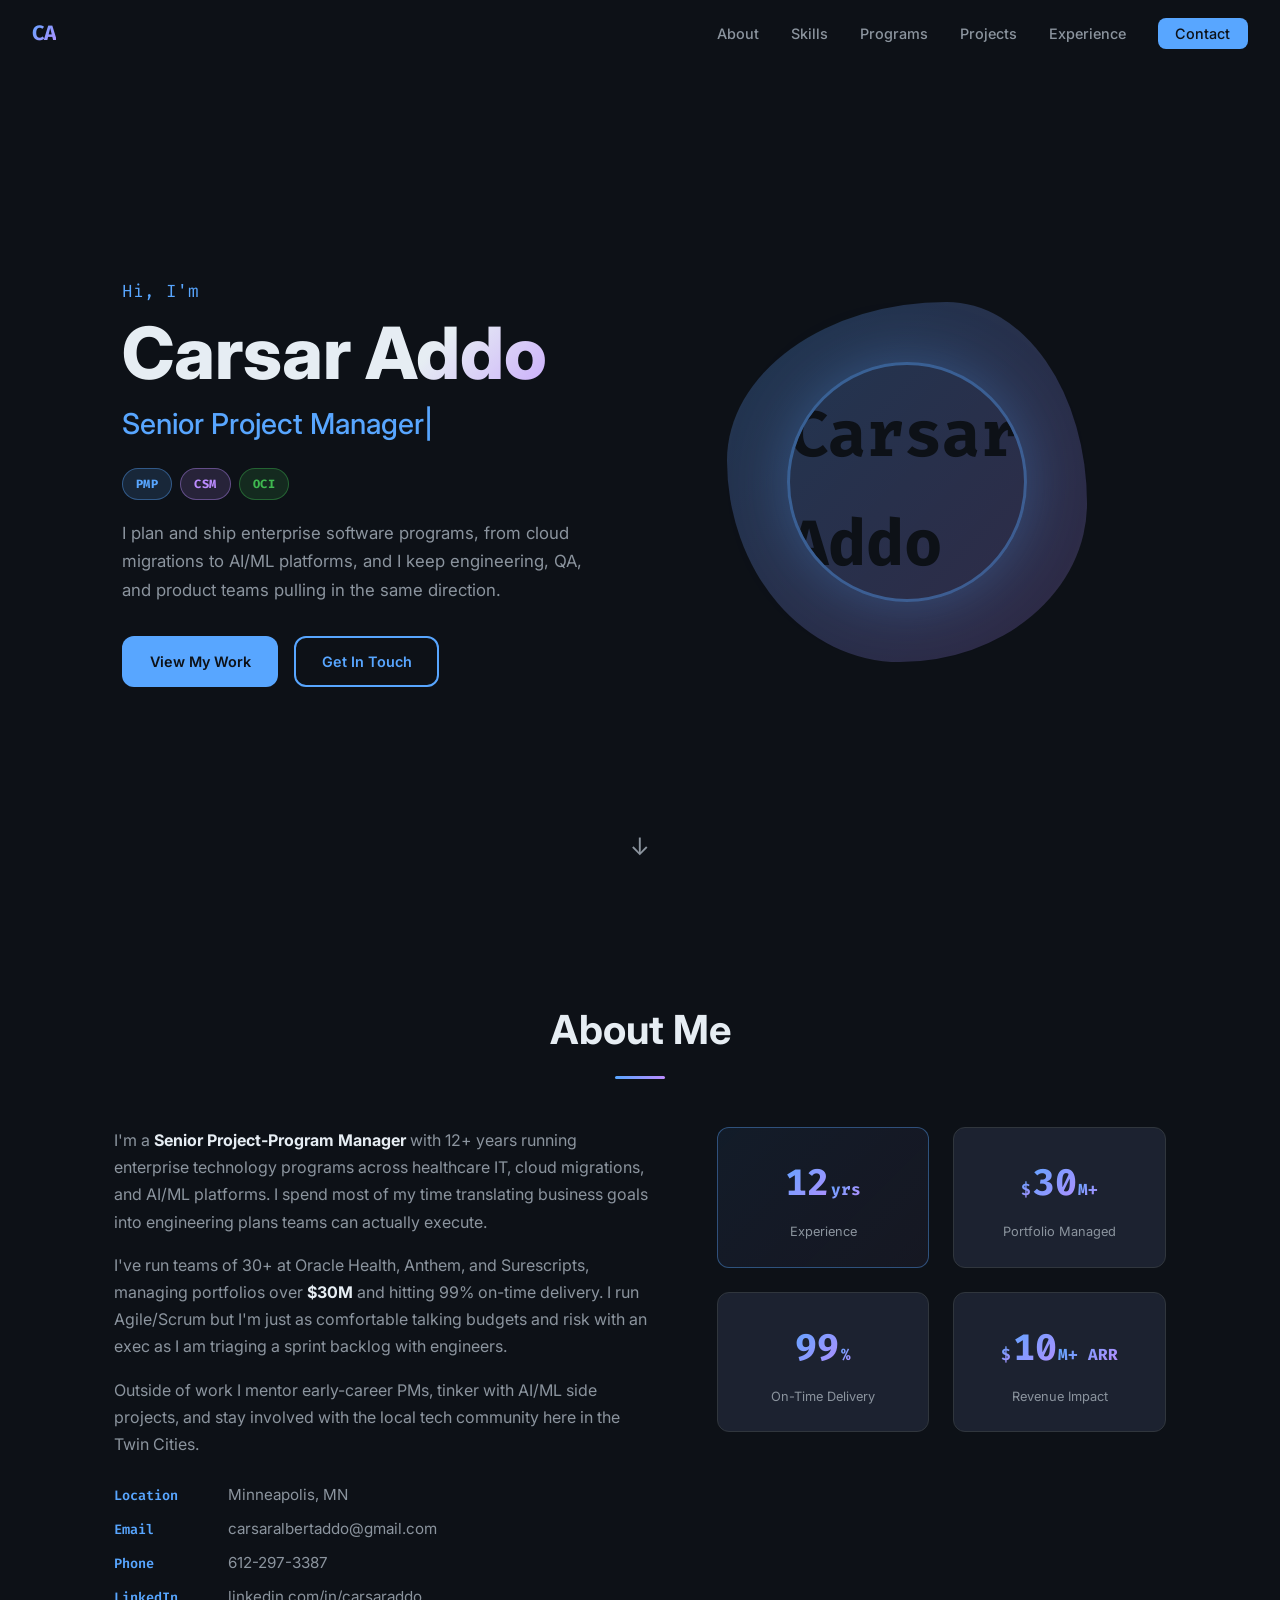
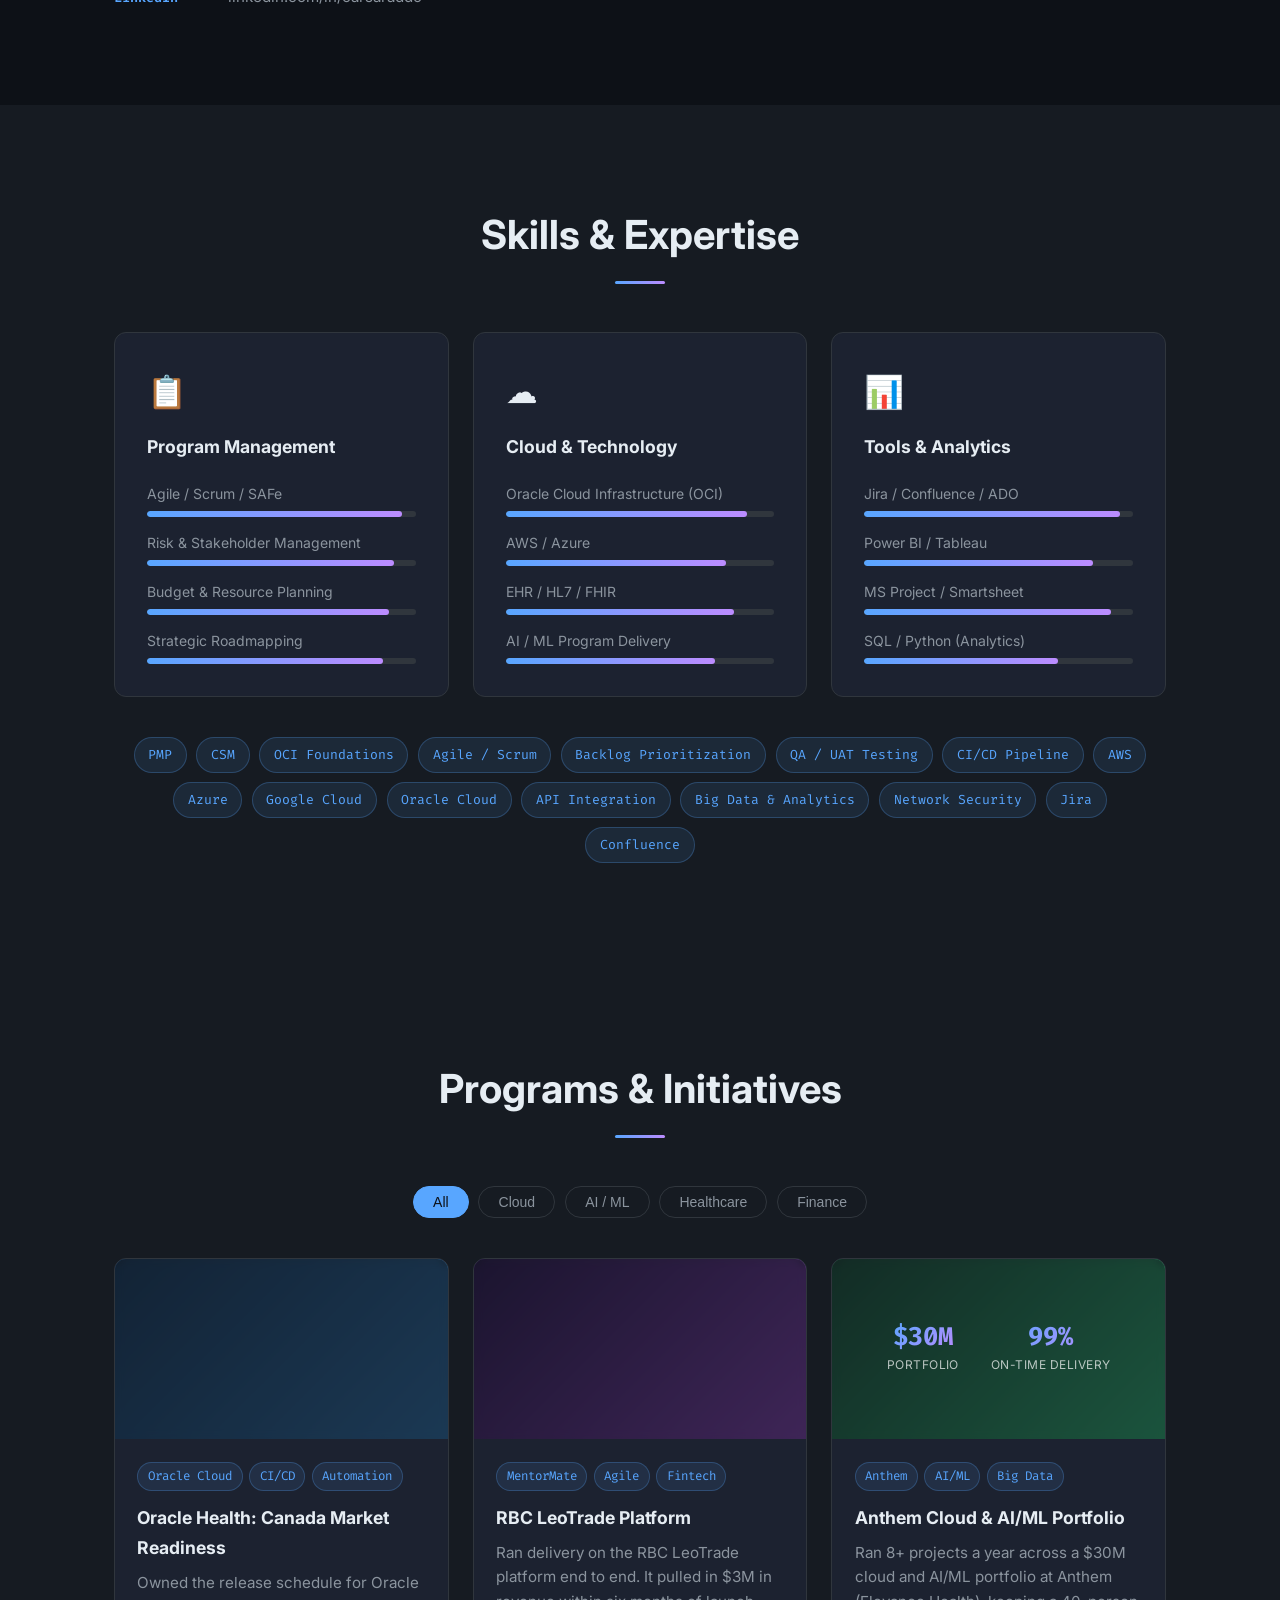
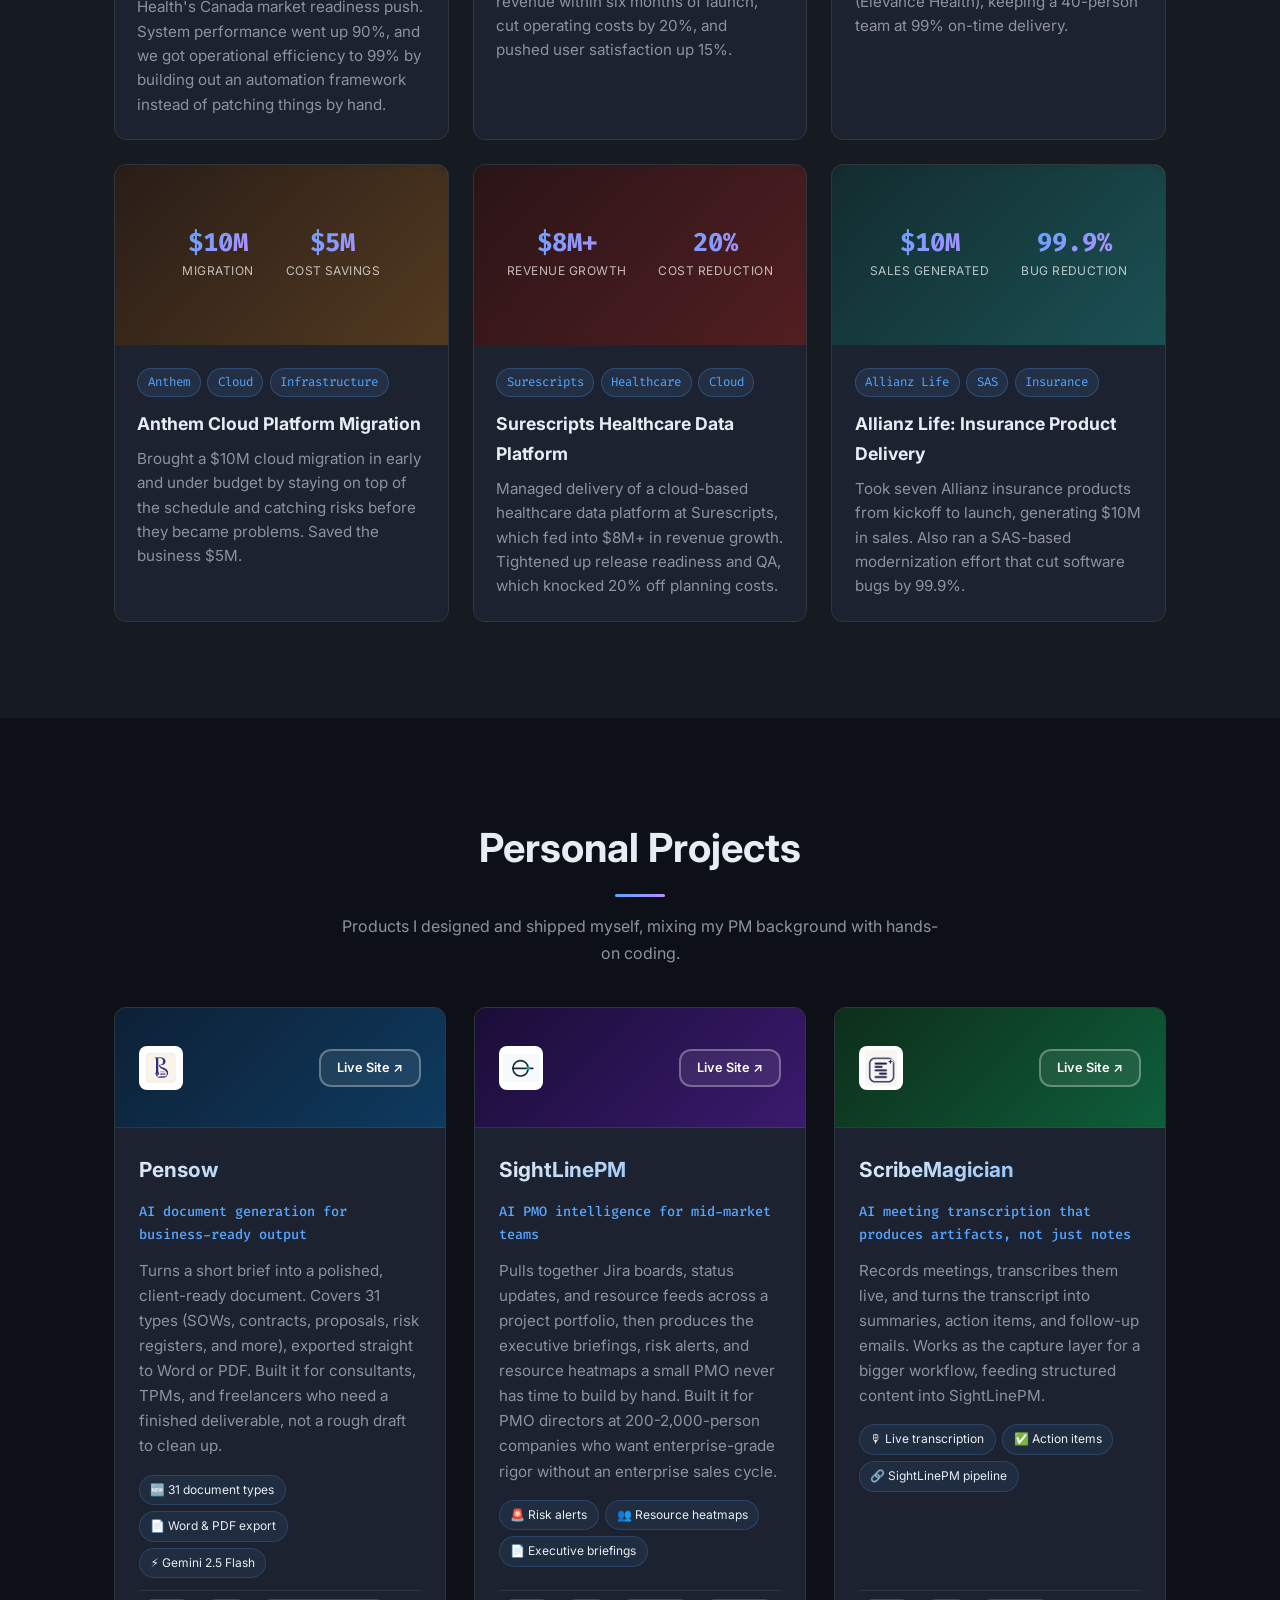
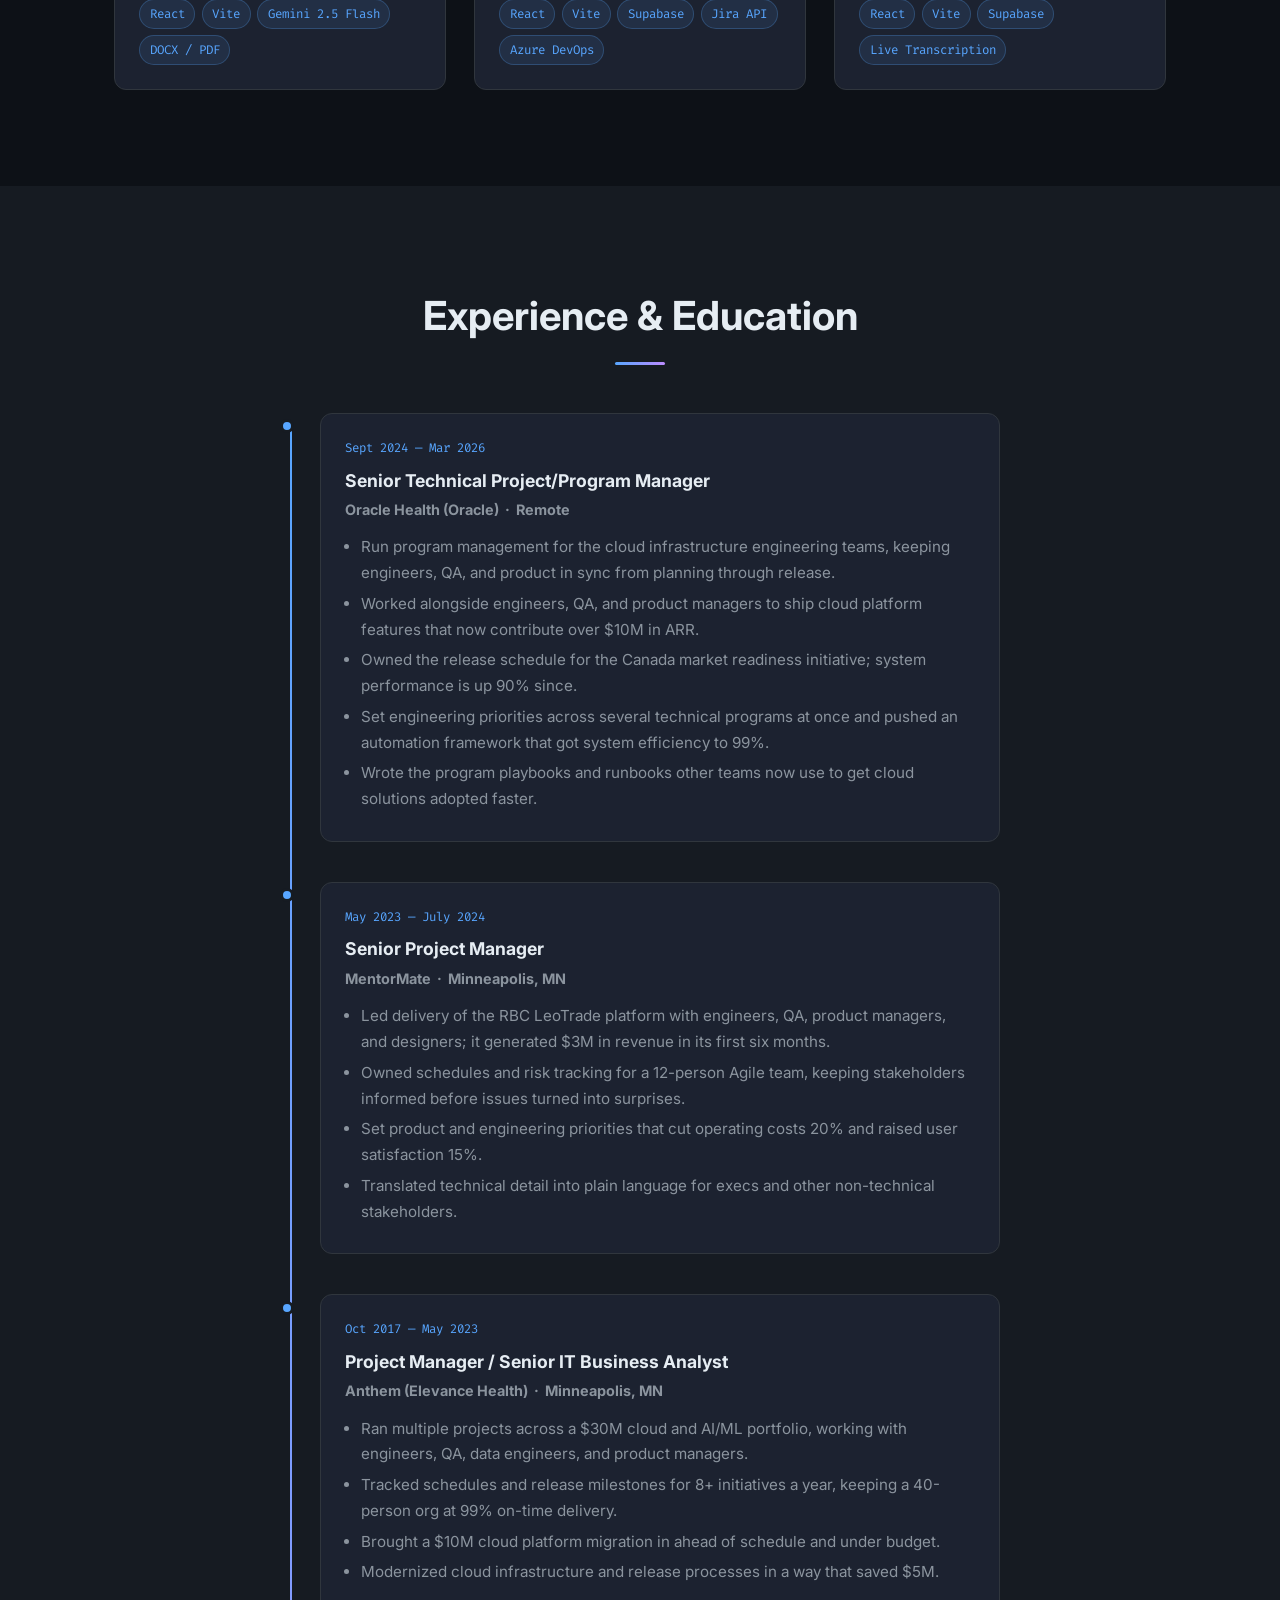
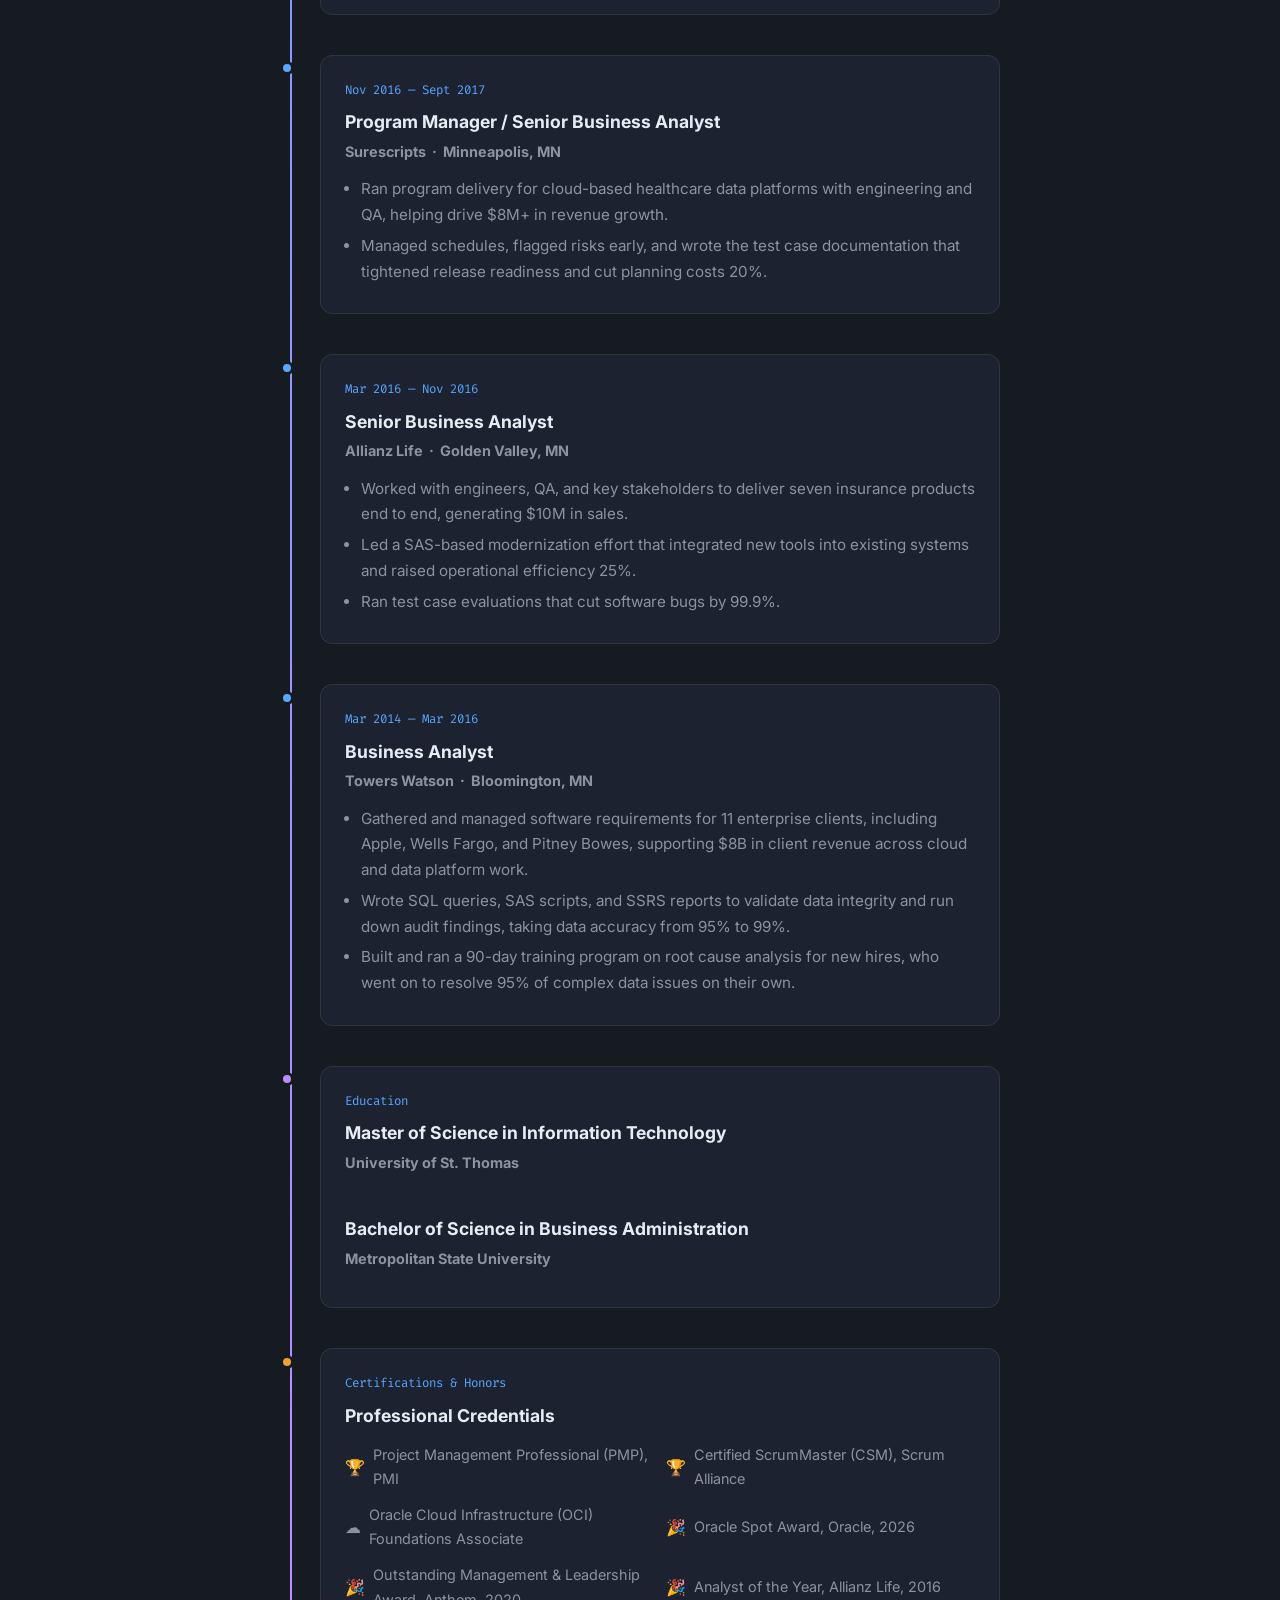
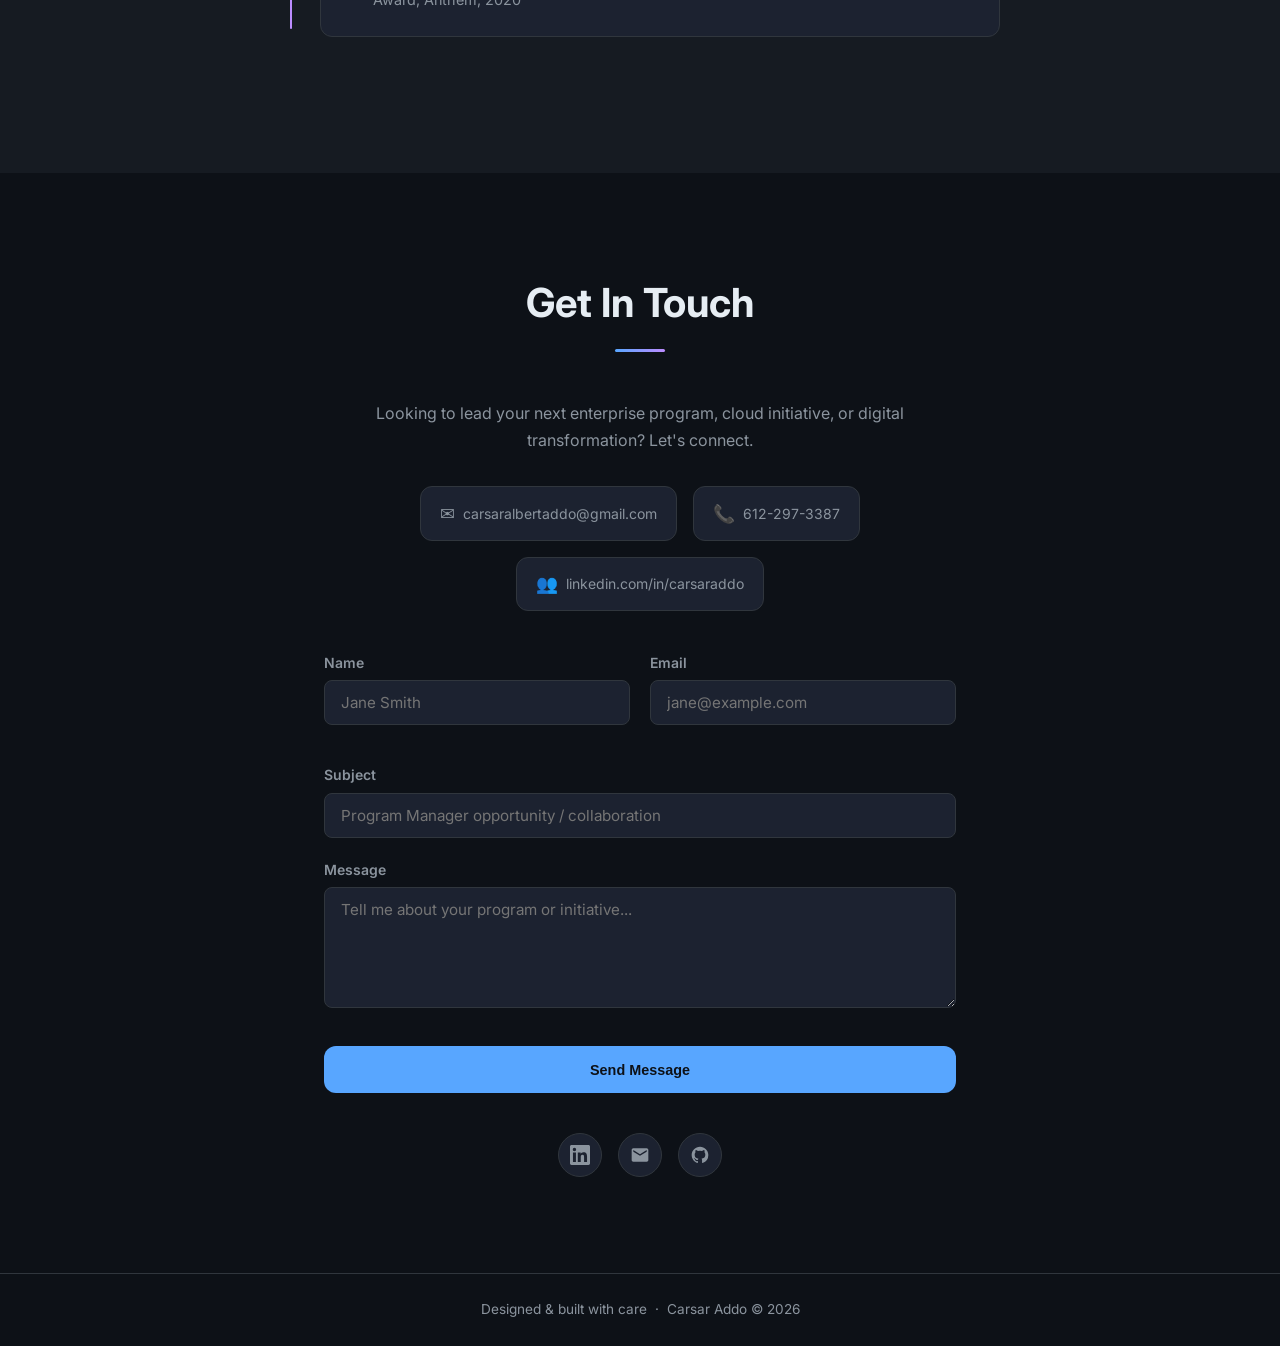
==== commit be6dc198: "Update page title and add link-preview meta tags for Senior Technical Project Manager" ====
--- a/portfolio/index.html
+++ b/portfolio/index.html
@@ -3,7 +3,14 @@
 <head>
   <meta charset="UTF-8" />
   <meta name="viewport" content="width=device-width, initial-scale=1.0" />
-  <title>Carsar Addo | Senior Program Manager</title>
+  <title>Carsar Addo | Senior Technical Project Manager</title>
+  <meta name="description" content="Carsar Addo - Senior Technical Project Manager" />
+  <meta property="og:title" content="Carsar Addo | Senior Technical Project Manager" />
+  <meta property="og:description" content="Carsar Addo - Senior Technical Project Manager" />
+  <meta property="og:type" content="website" />
+  <meta name="twitter:card" content="summary" />
+  <meta name="twitter:title" content="Carsar Addo | Senior Technical Project Manager" />
+  <meta name="twitter:description" content="Carsar Addo - Senior Technical Project Manager" />
   <link rel="stylesheet" href="styles.css" />
   <link rel="preconnect" href="https://fonts.googleapis.com" />
   <link rel="preconnect" href="https://fonts.gstatic.com" crossorigin />
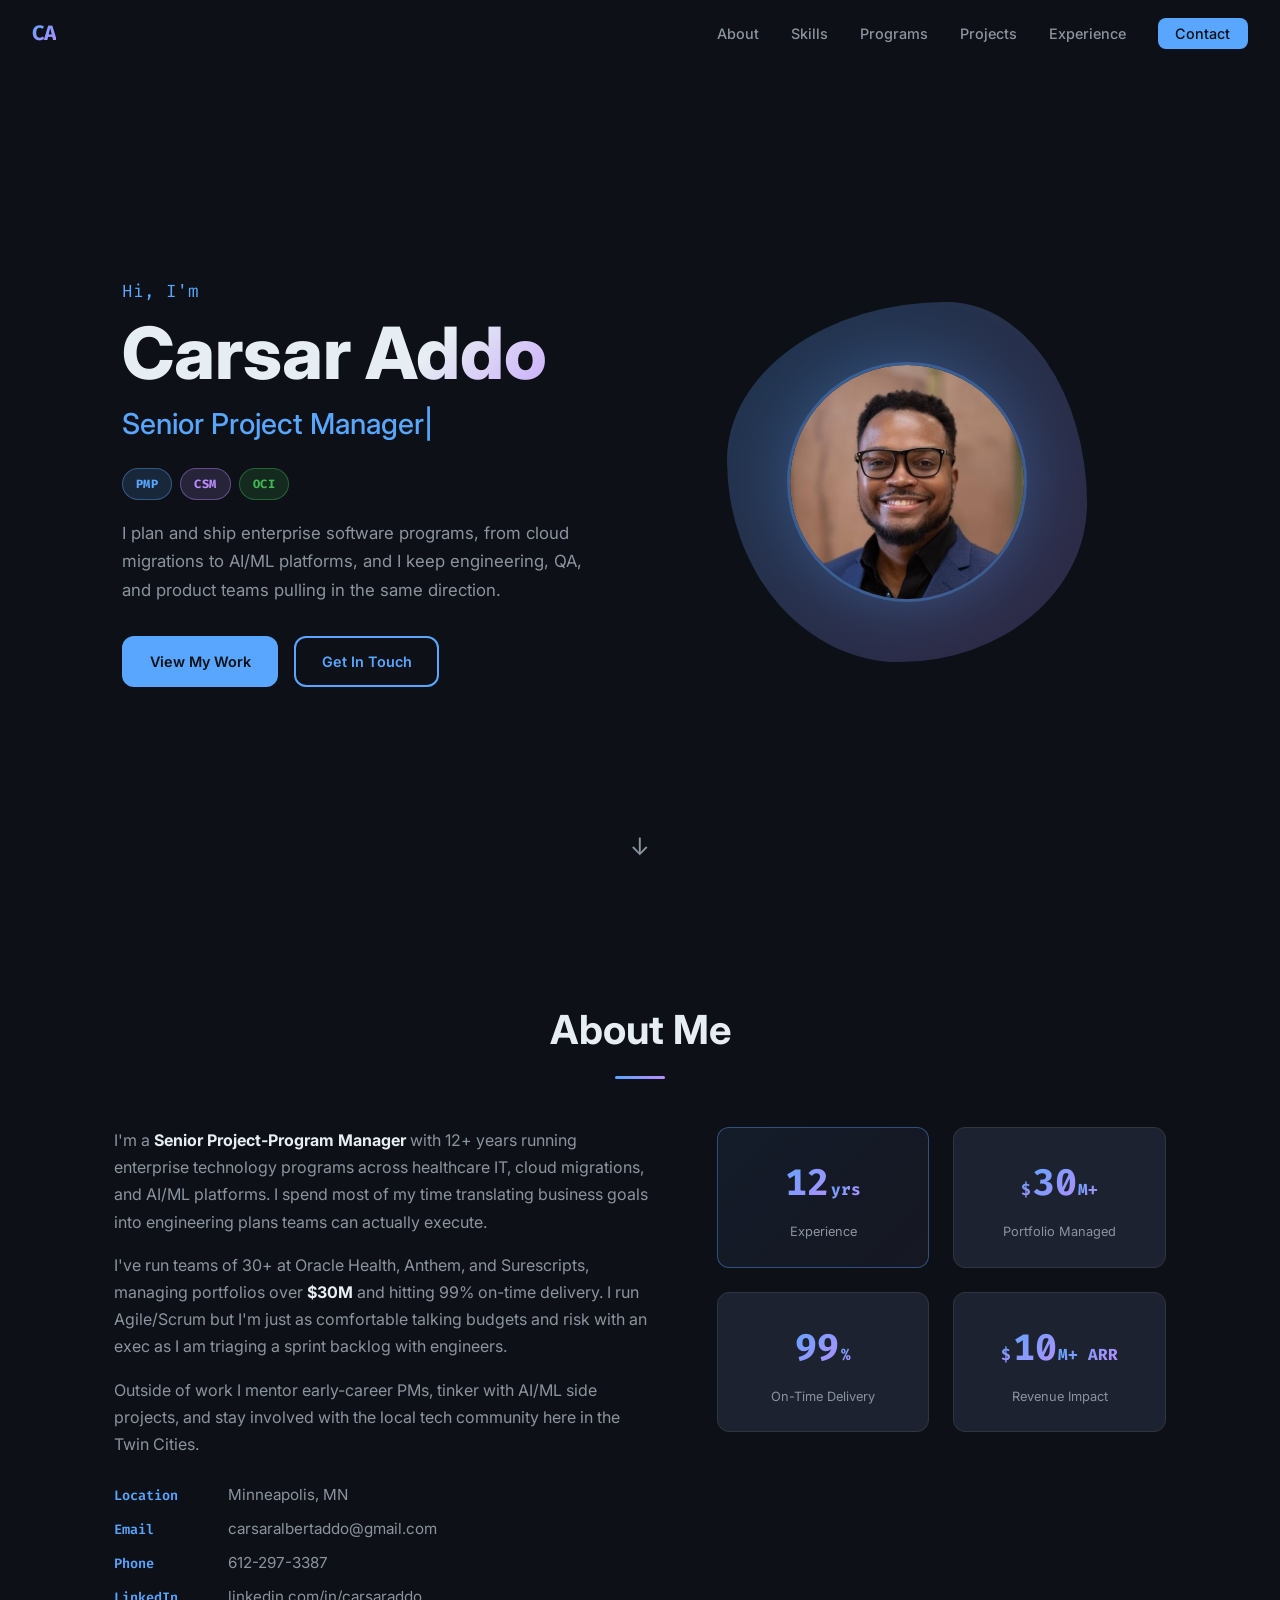
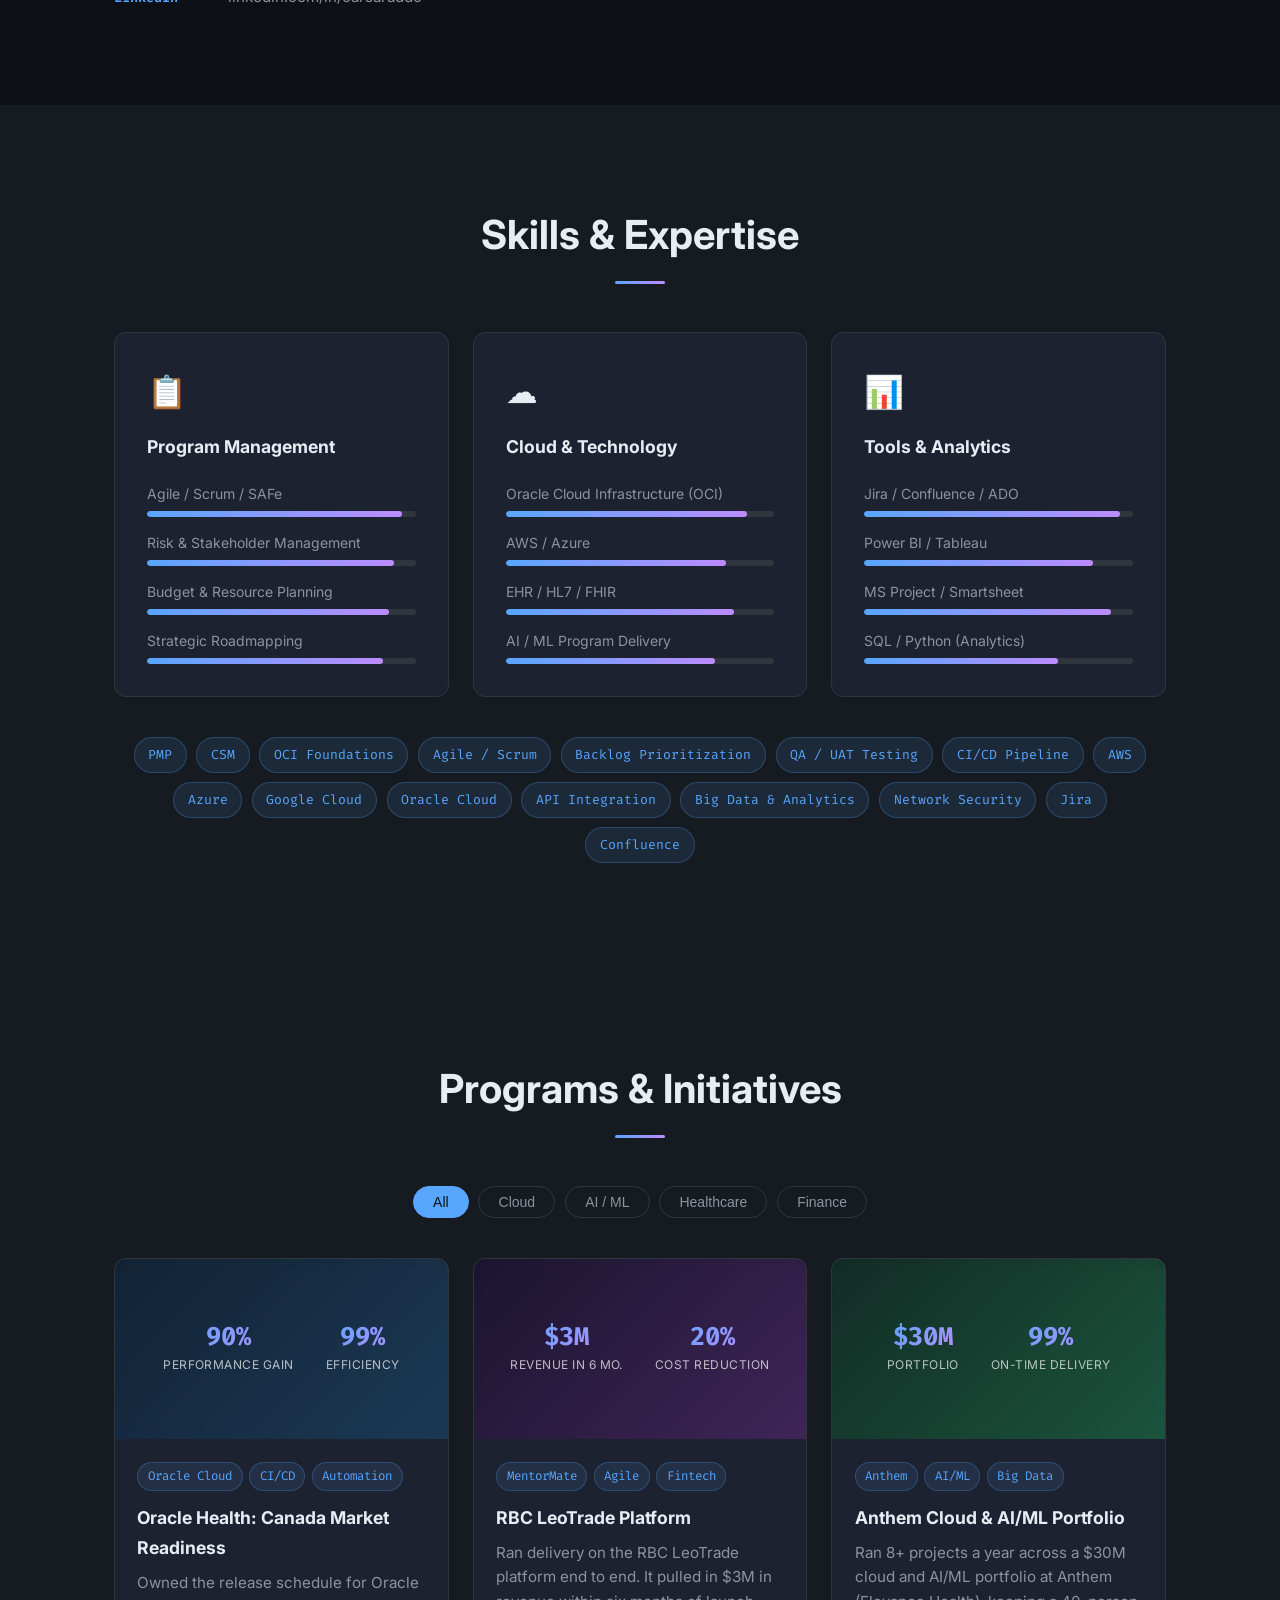
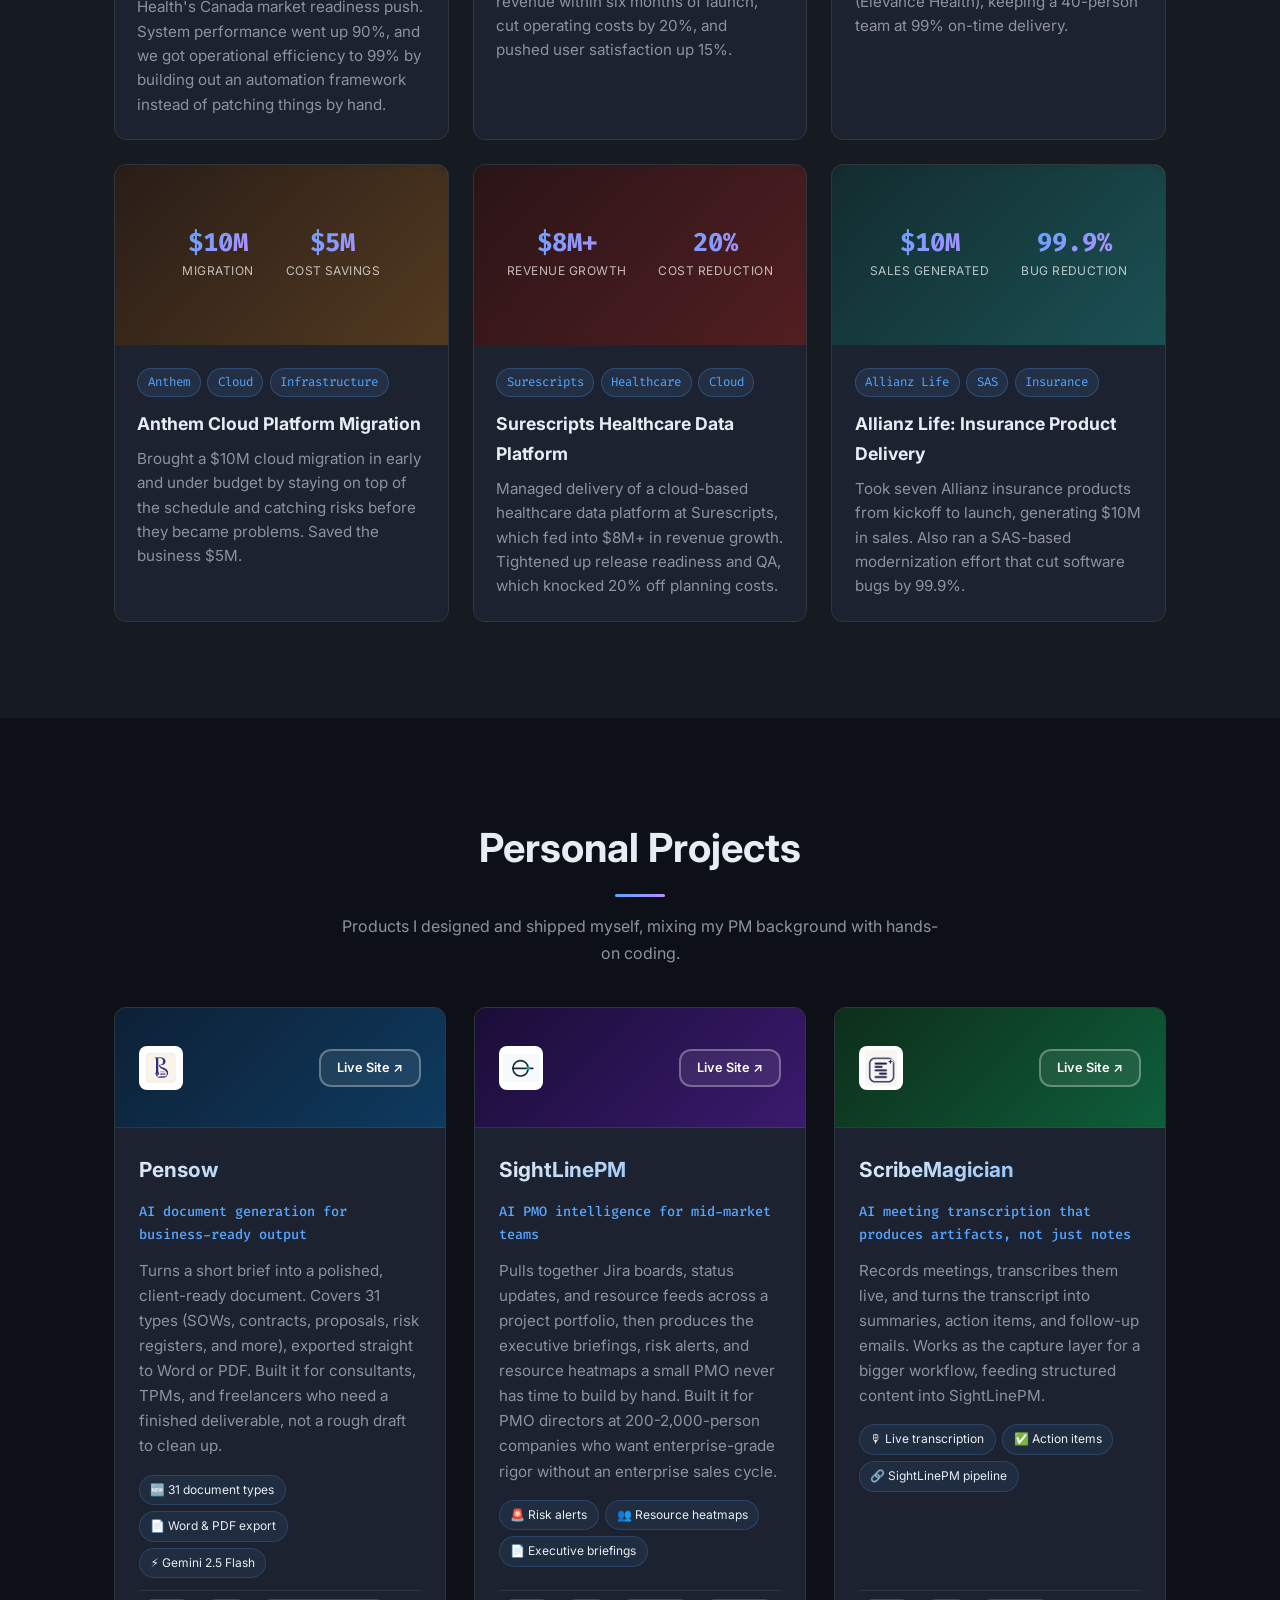
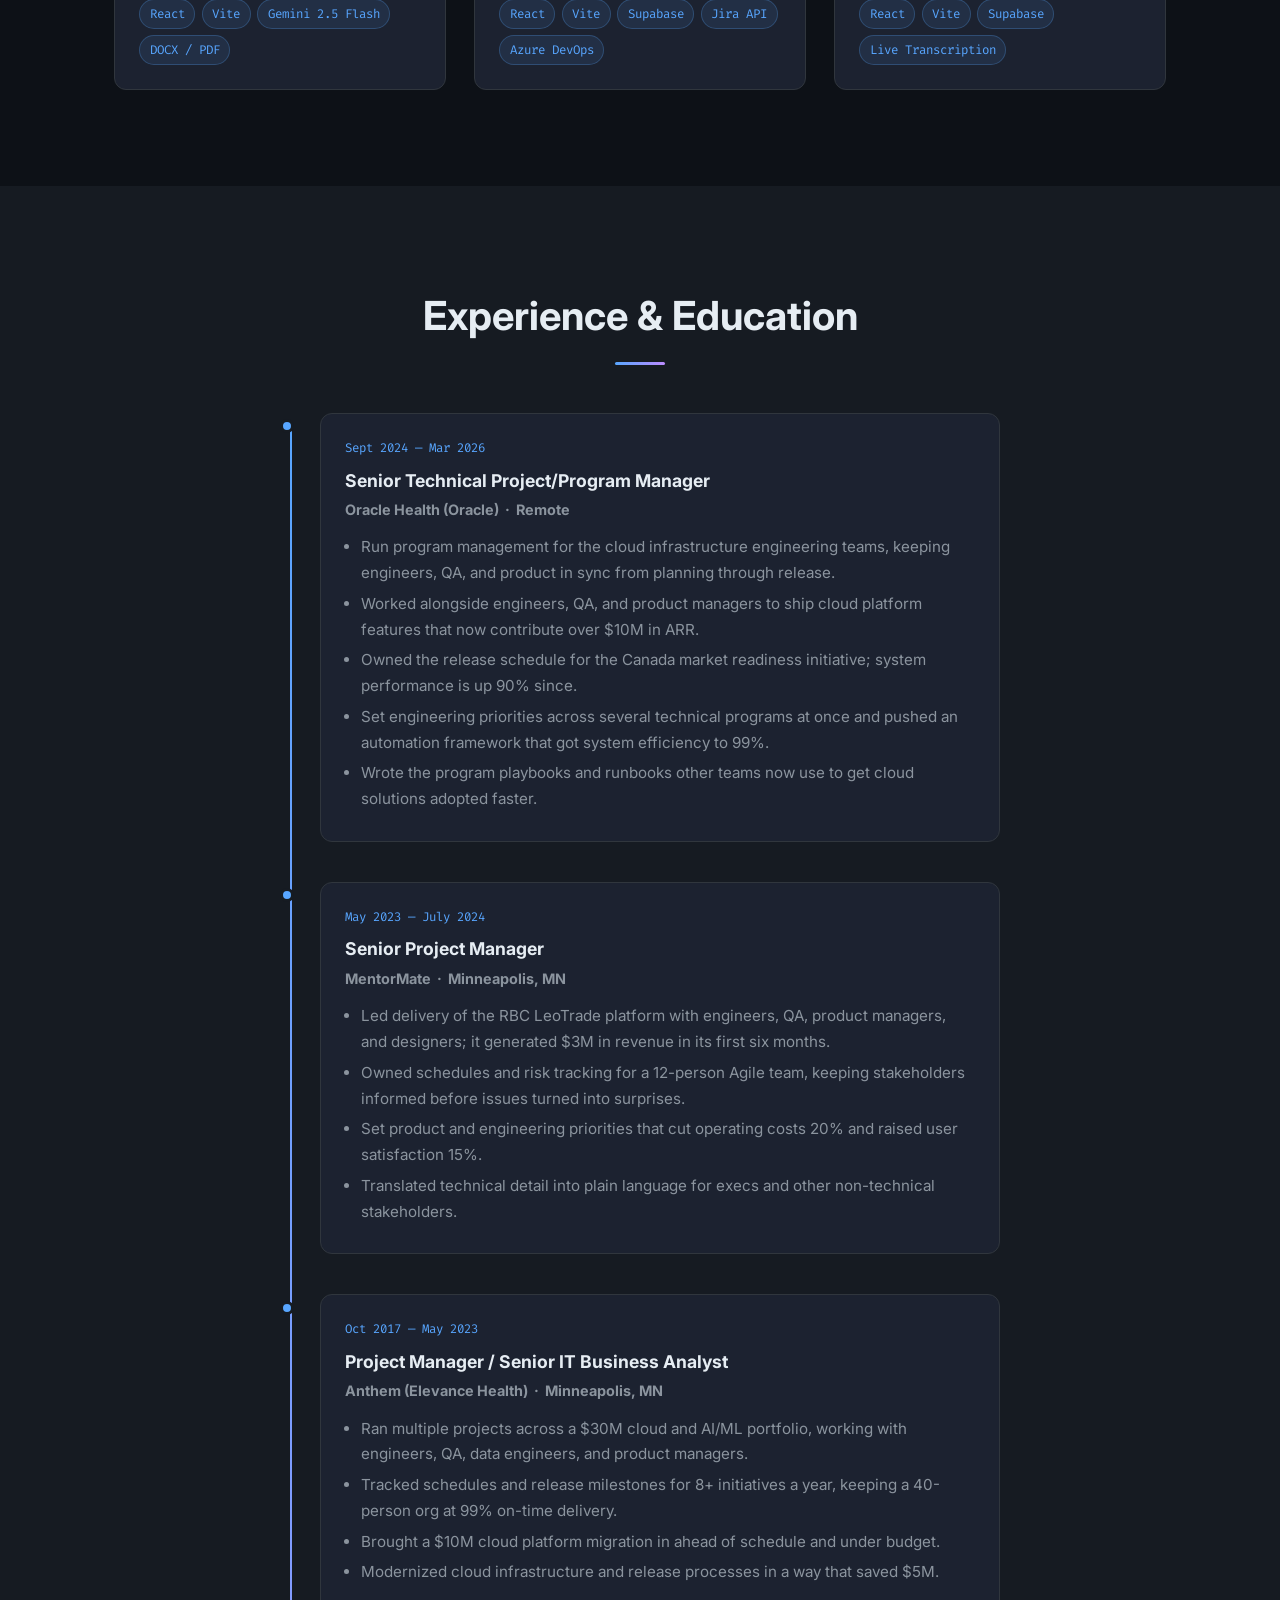
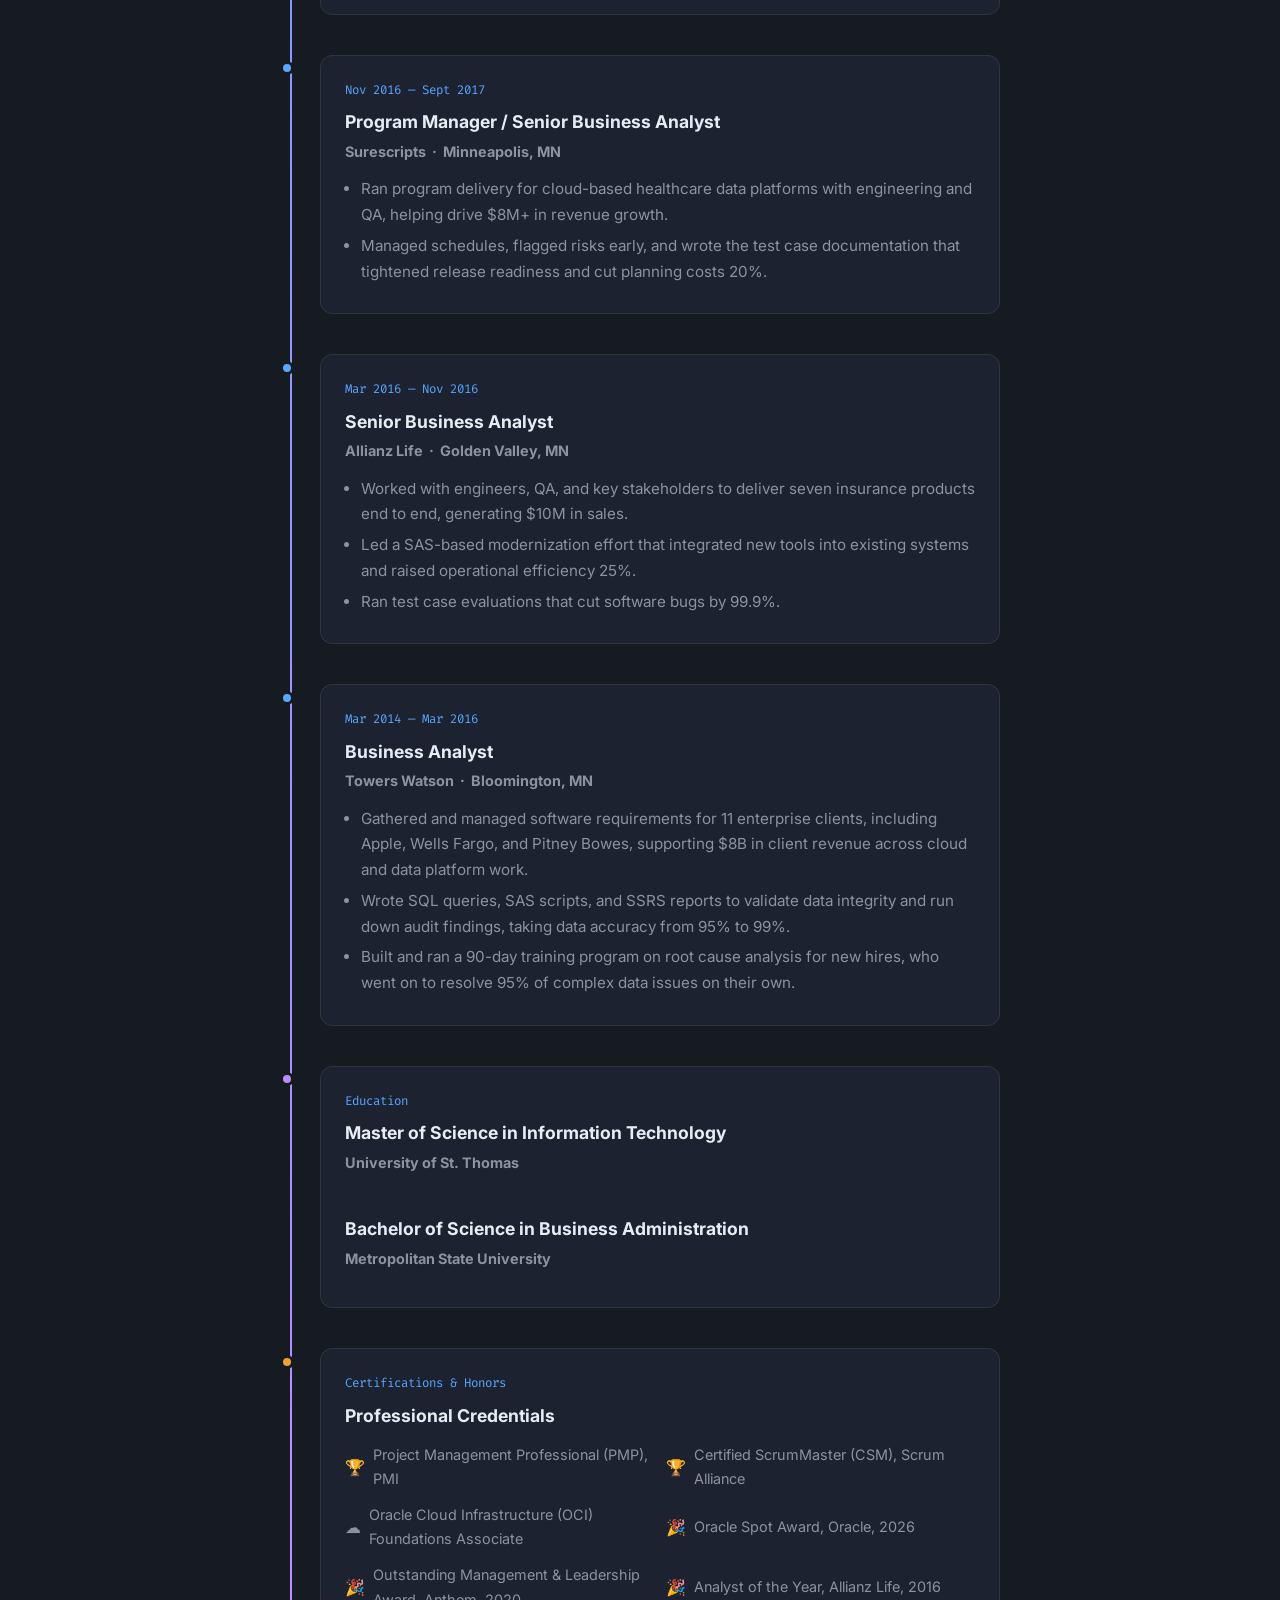
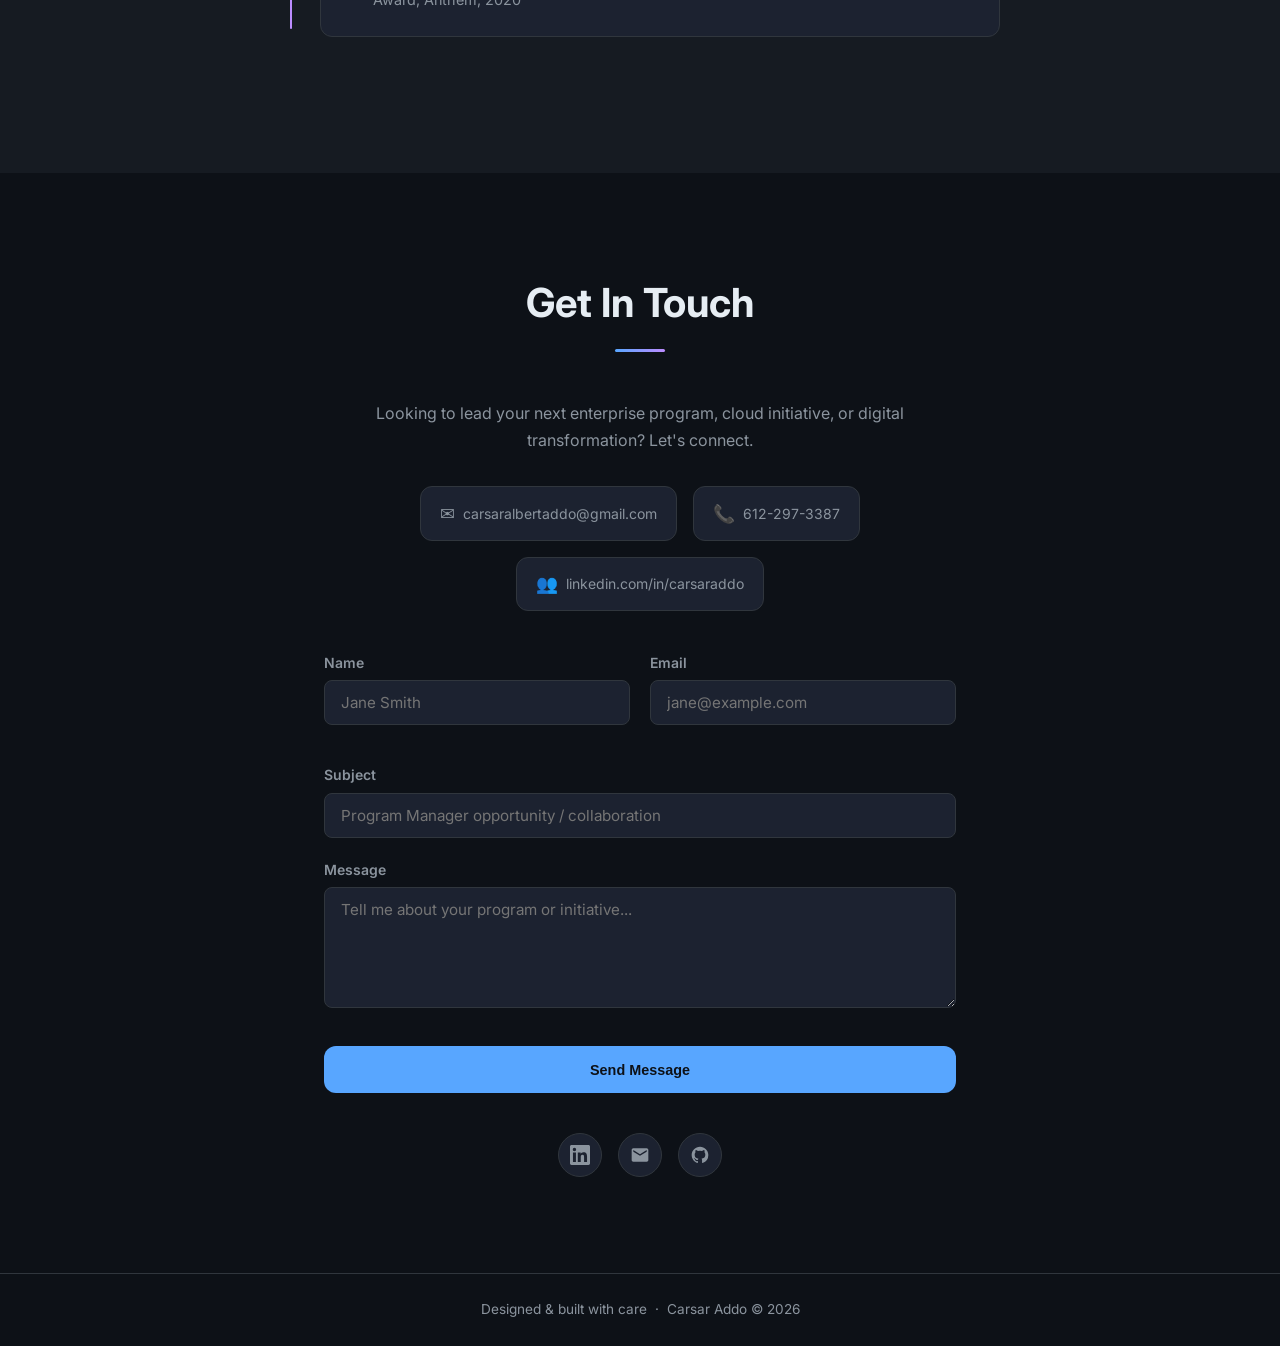
==== commit f45f53fe: "Replace expired LinkedIn avatar URL with locally hosted profile photo" ====
--- a/portfolio/index.html
+++ b/portfolio/index.html
@@ -59,7 +59,7 @@
     <div class="hero__visual" aria-hidden="true">
       <div class="blob"></div>
       <div class="avatar avatar--photo">
-        <img src="https://media.licdn.com/dms/image/v2/D5603AQGl42I5LaaM9w/profile-displayphoto-shrink_800_800/profile-displayphoto-shrink_800_800/0/1681121409602?e=1782950400&v=beta&t=cSGE6mkglcV5dt2I6olp5SFZB2LDtkXbsnx5RLkbhew" alt="Carsar Addo" />
+        <img src="assets/avatar.jpg" alt="Carsar Addo" />
       </div>
     </div>
     <a href="#about" class="hero__scroll" aria-label="Scroll down">&#8595;</a>
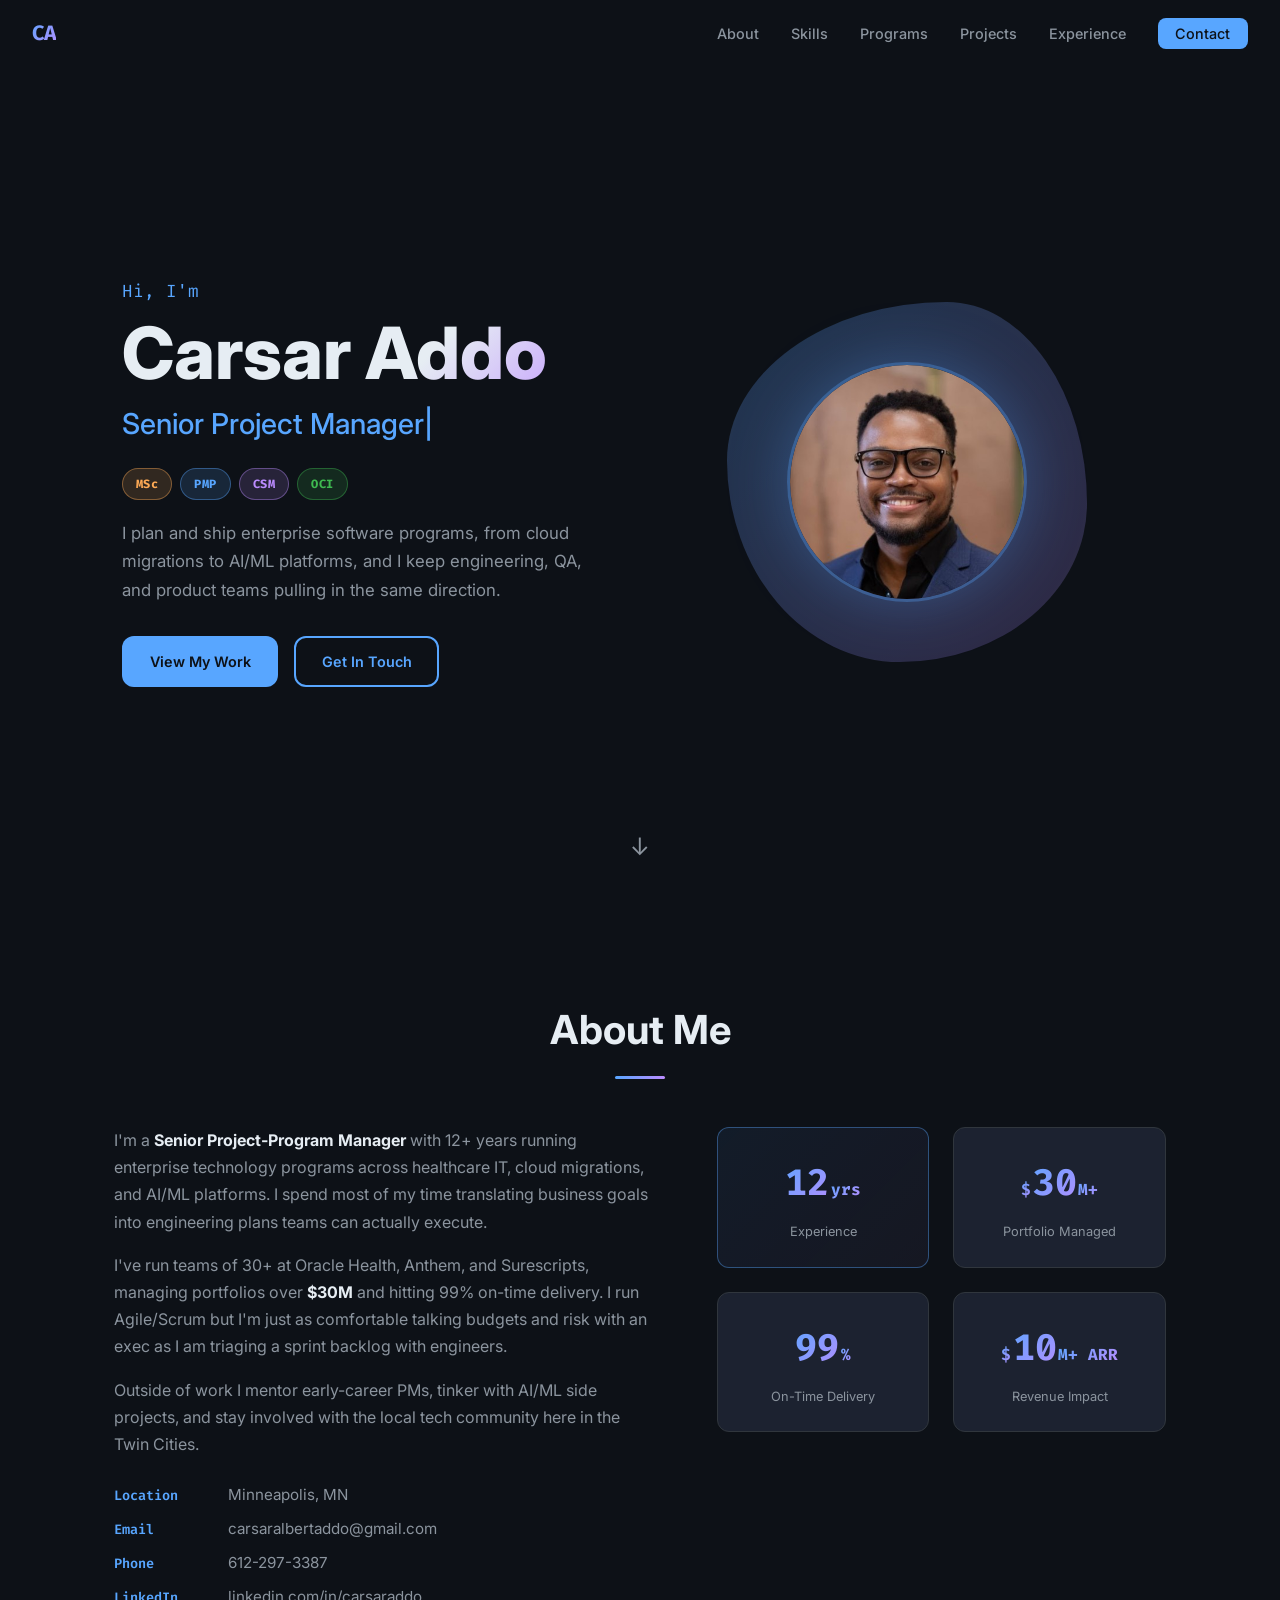
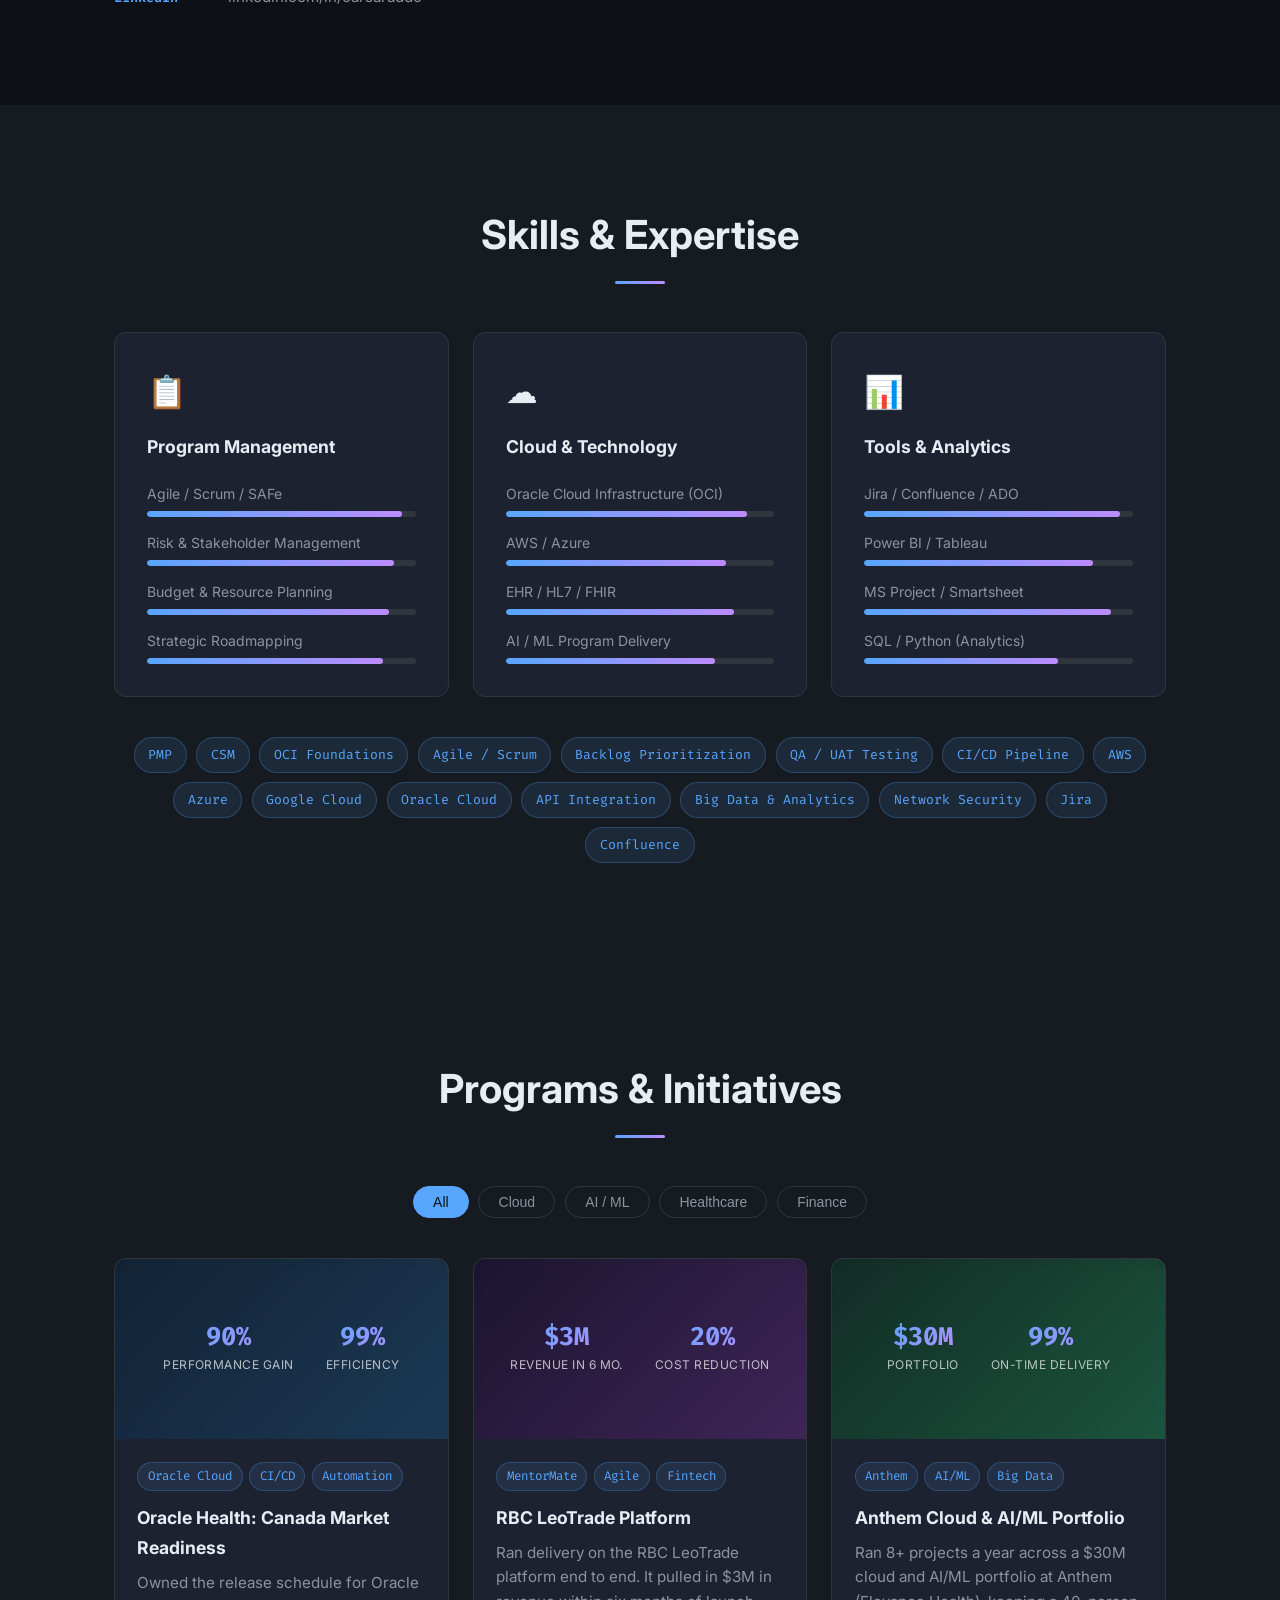
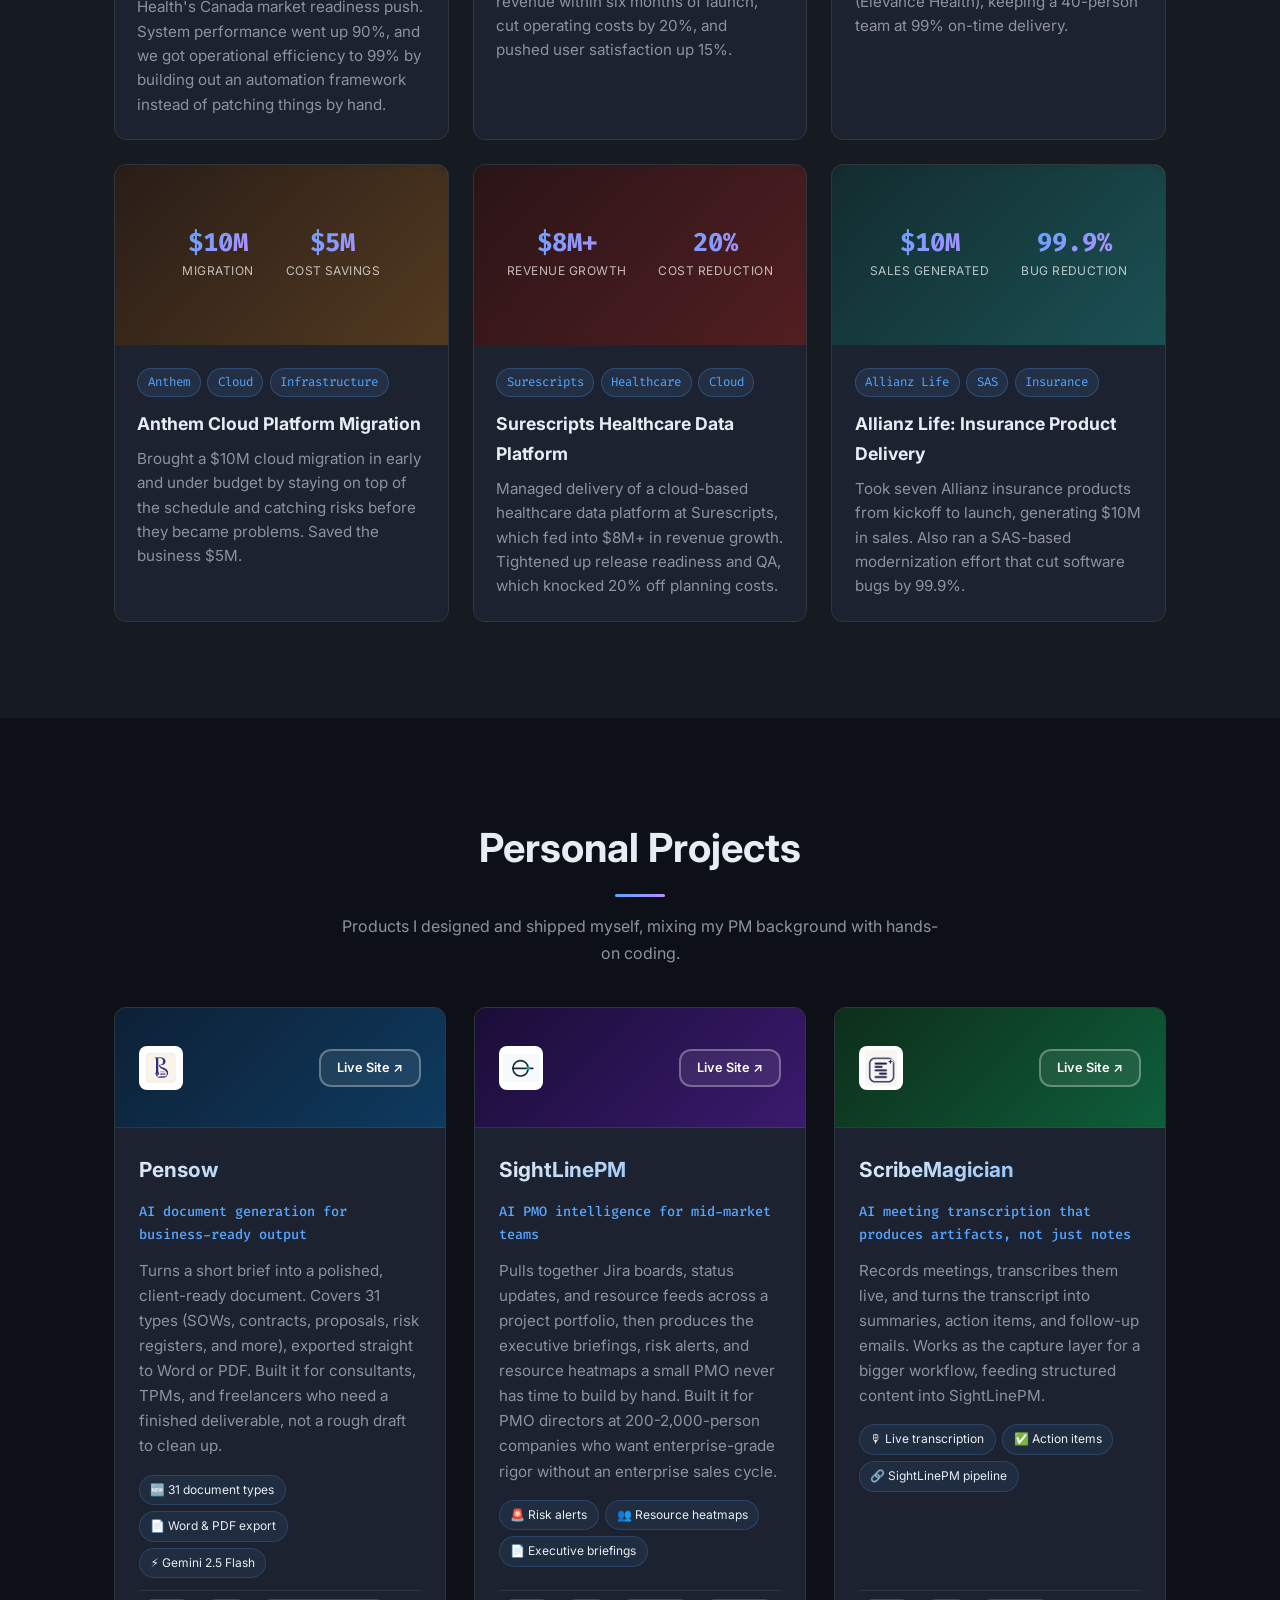
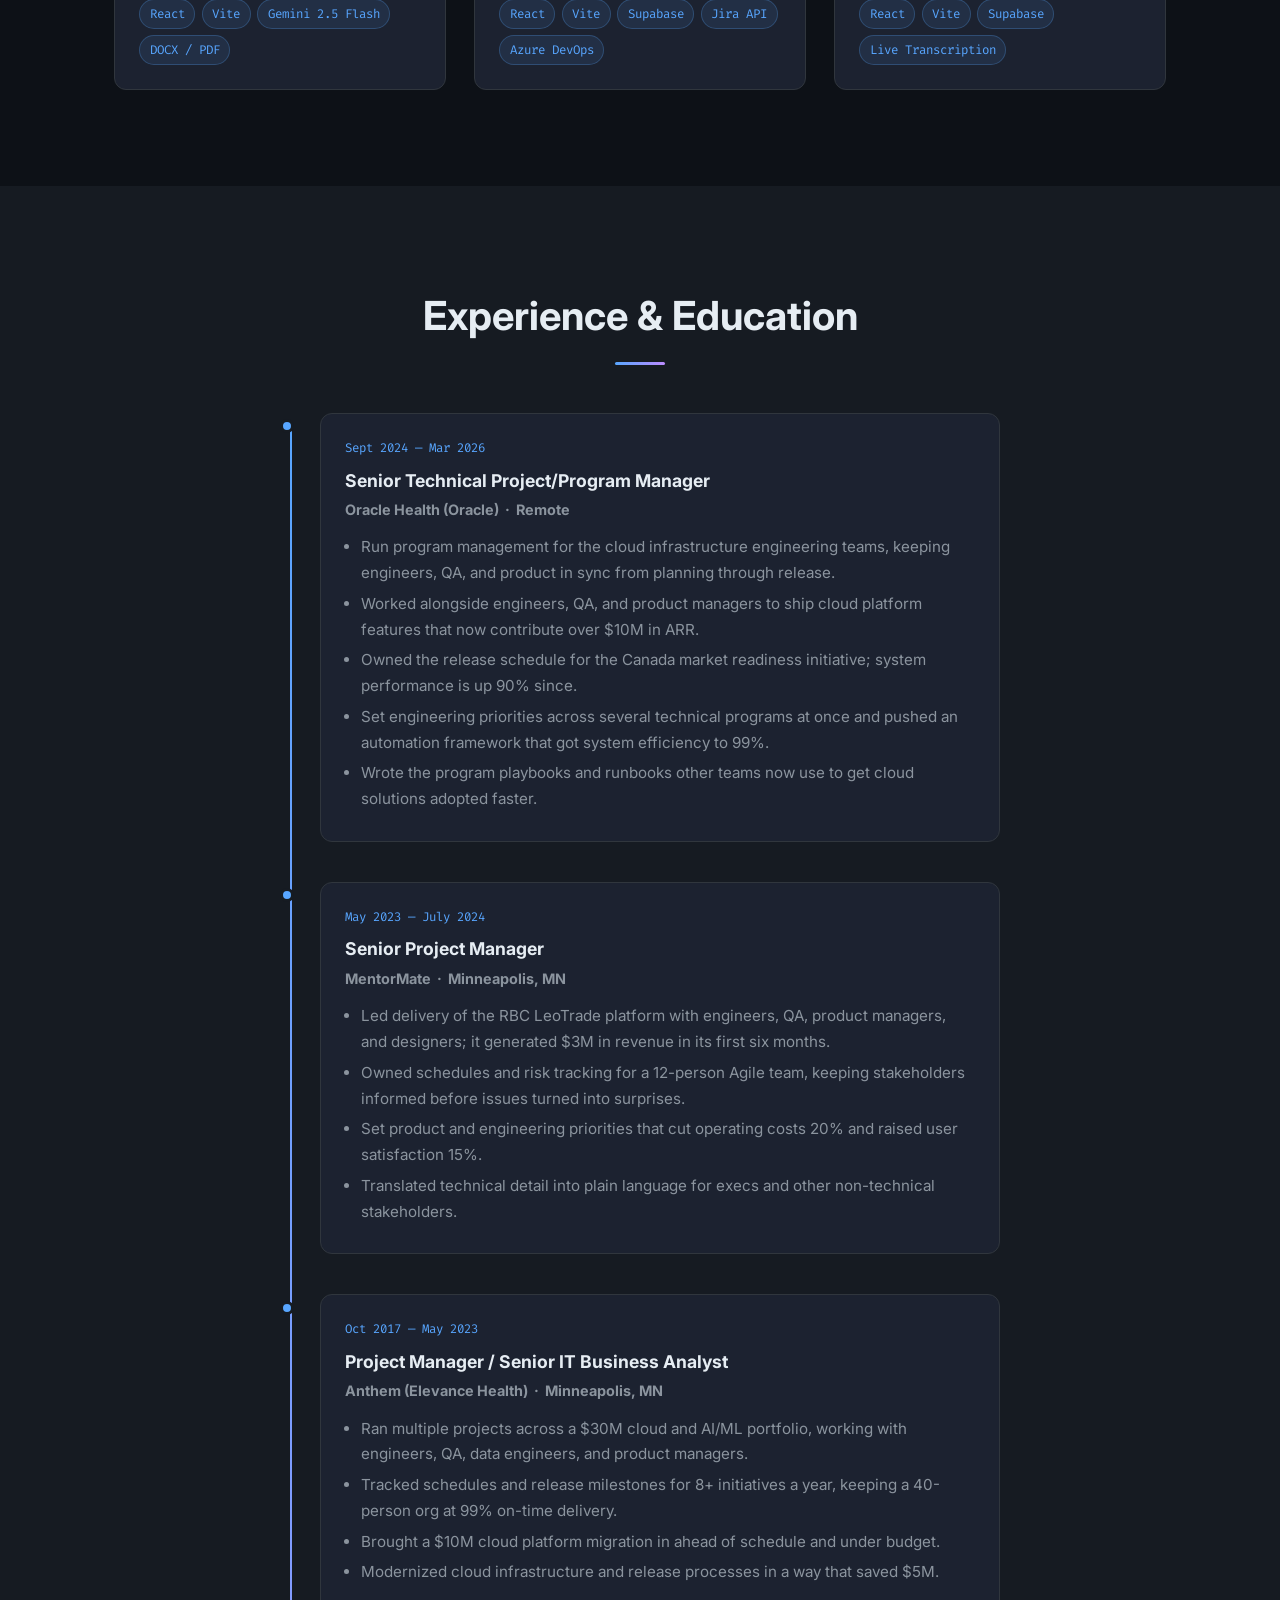
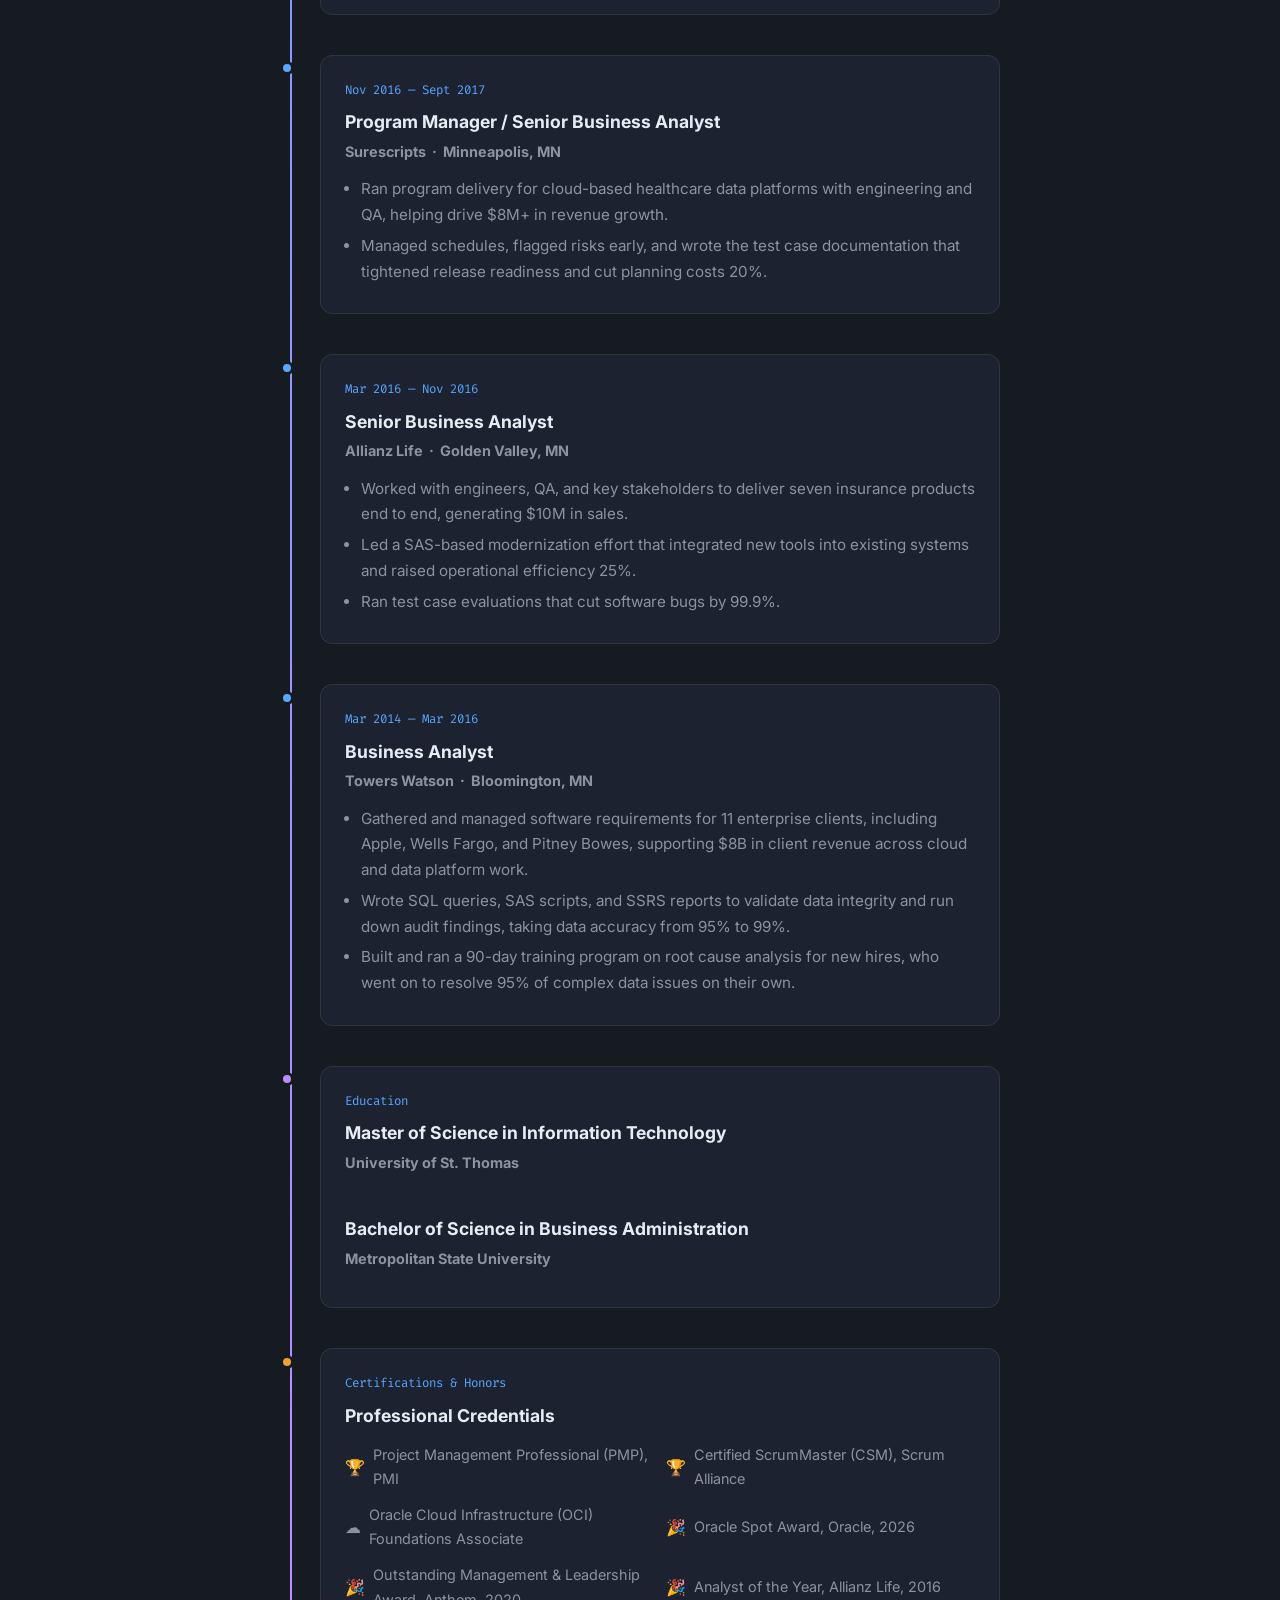
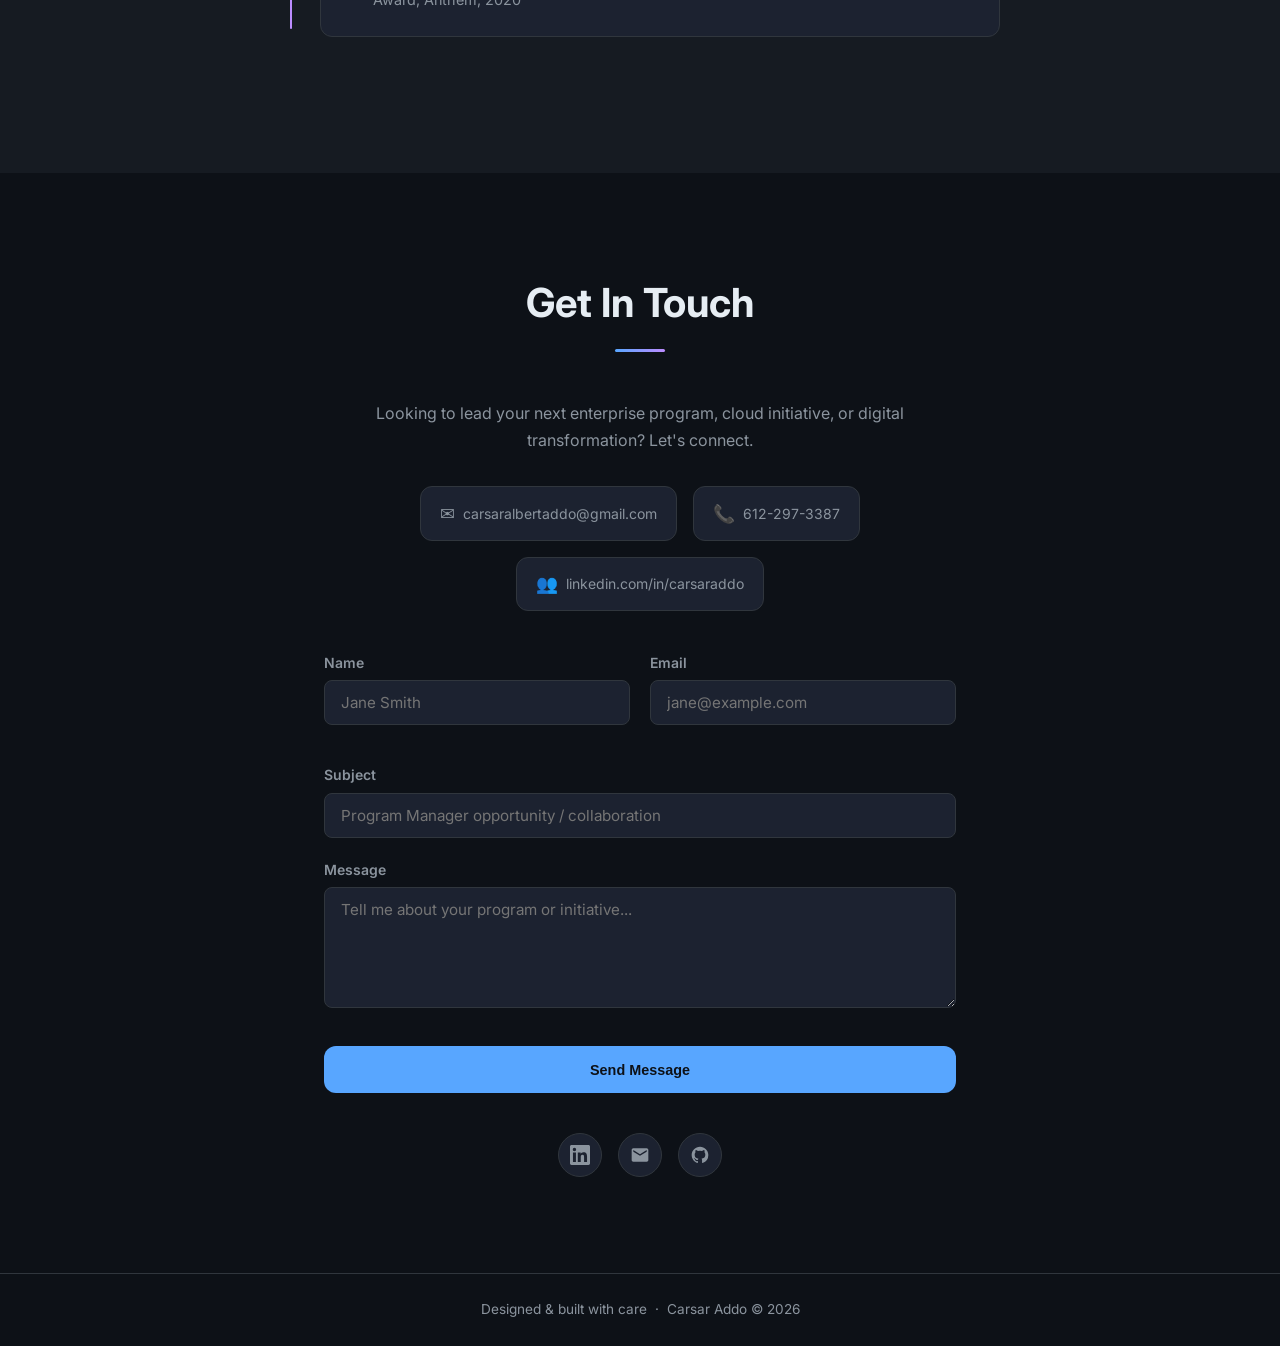
==== commit 8427e255: "Add MSc badge under name in hero section" ====
--- a/portfolio/index.html
+++ b/portfolio/index.html
@@ -43,6 +43,7 @@
         <span class="typed" id="typed"></span>
       </h2>
       <div class="hero__badges">
+        <span class="badge badge--msc">MSc</span>
         <span class="badge badge--pmp">PMP</span>
         <span class="badge badge--csm">CSM</span>
         <span class="badge badge--oci">OCI</span>
--- a/portfolio/styles.css
+++ b/portfolio/styles.css
@@ -238,6 +238,7 @@
   letter-spacing: 0.05em;
   border: 1px solid transparent;
 }
+.badge--msc  { background: rgba(255,171,86,.15);  border-color: rgba(255,171,86,.4);  color: #ffab56; }
 .badge--pmp  { background: rgba(88,166,255,.15);  border-color: rgba(88,166,255,.4);  color: var(--clr-accent); }
 .badge--csm  { background: rgba(188,140,255,.15); border-color: rgba(188,140,255,.4); color: var(--clr-accent-2); }
 .badge--oci  { background: rgba(63,185,80,.15);   border-color: rgba(63,185,80,.4);   color: var(--clr-success); }
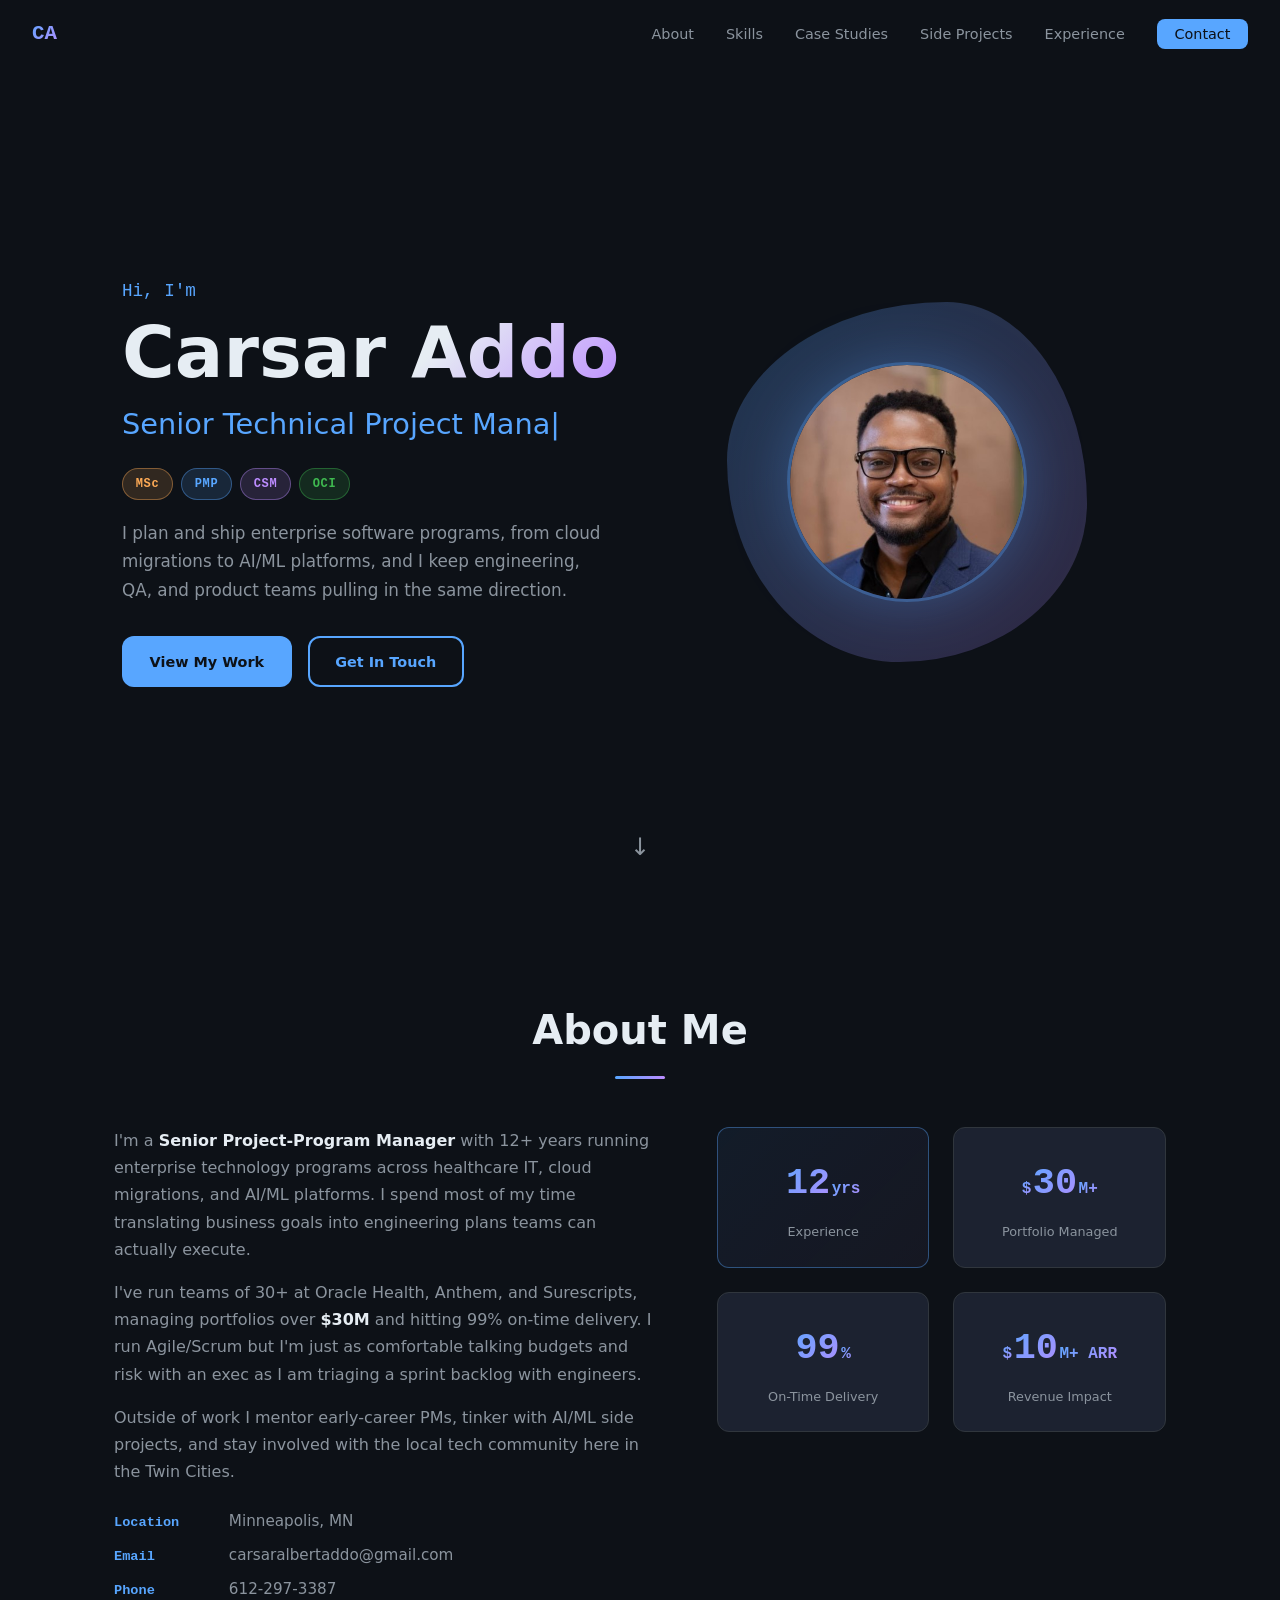
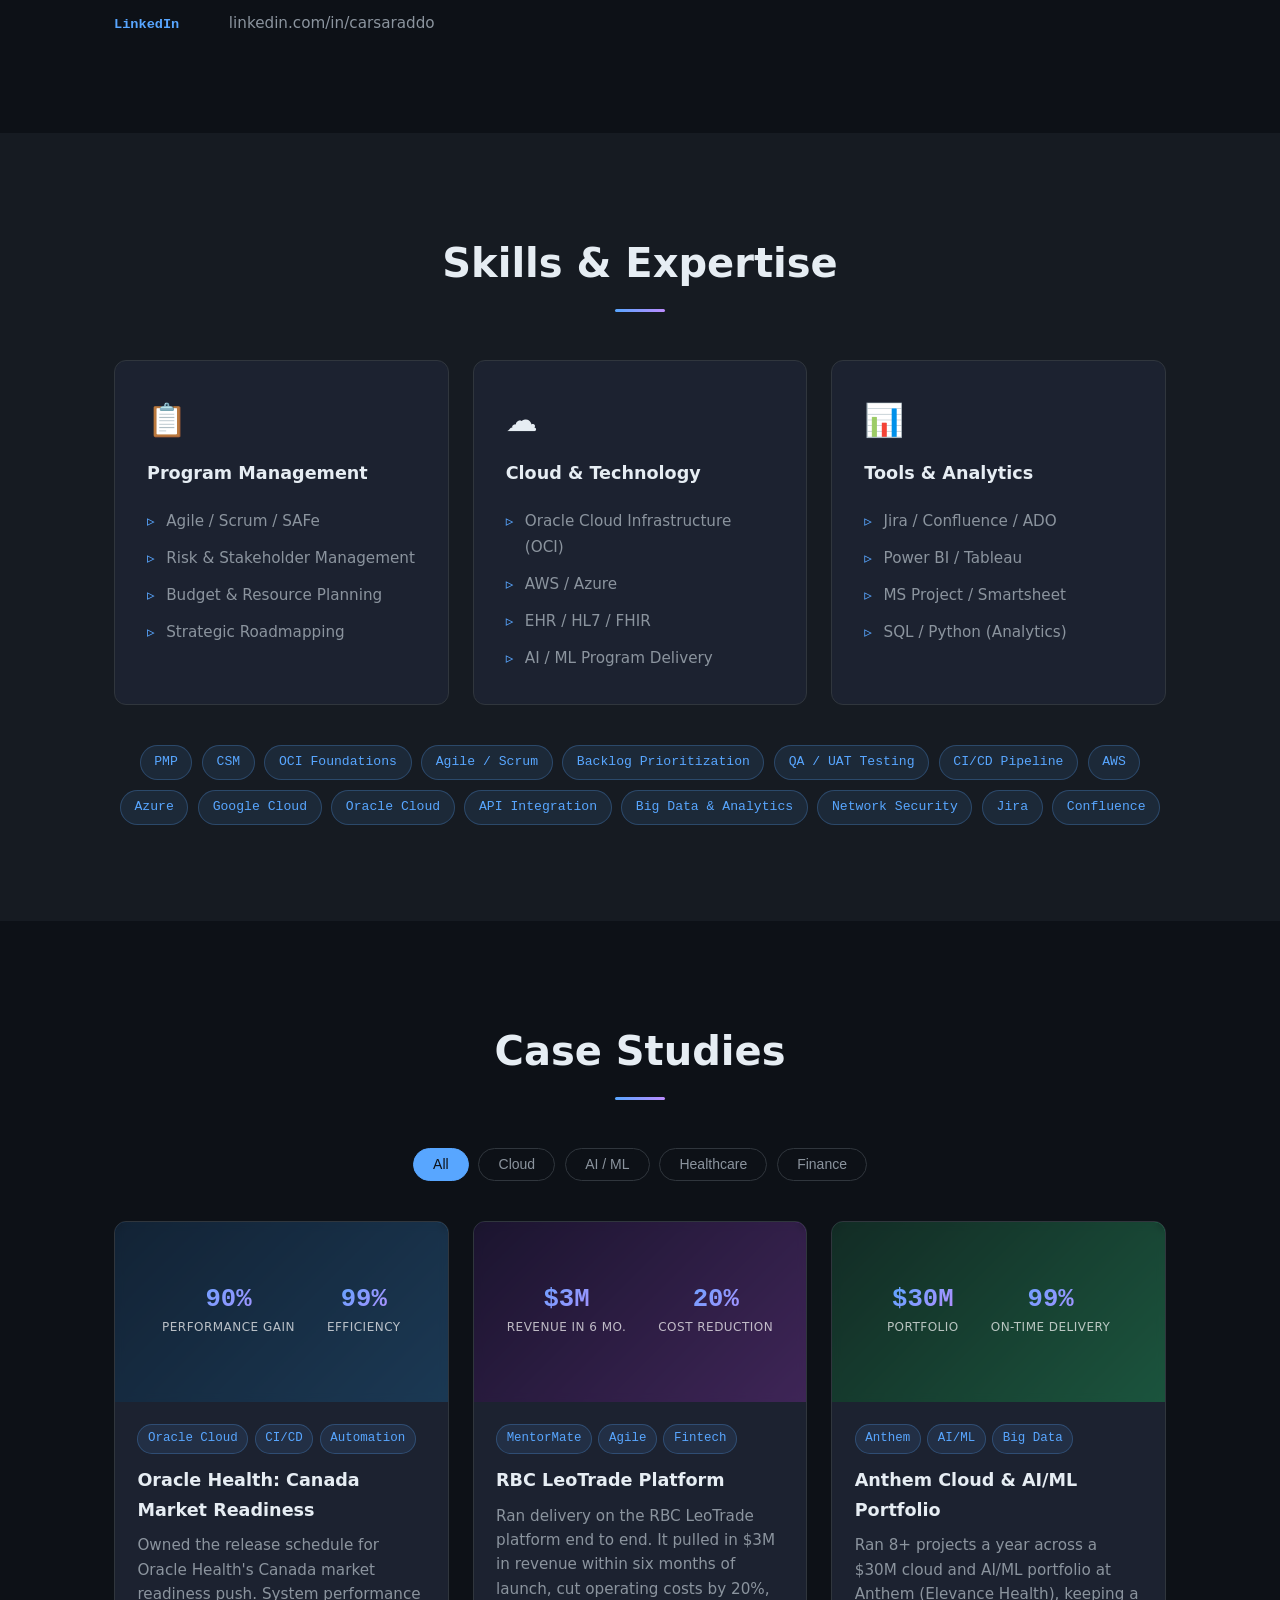
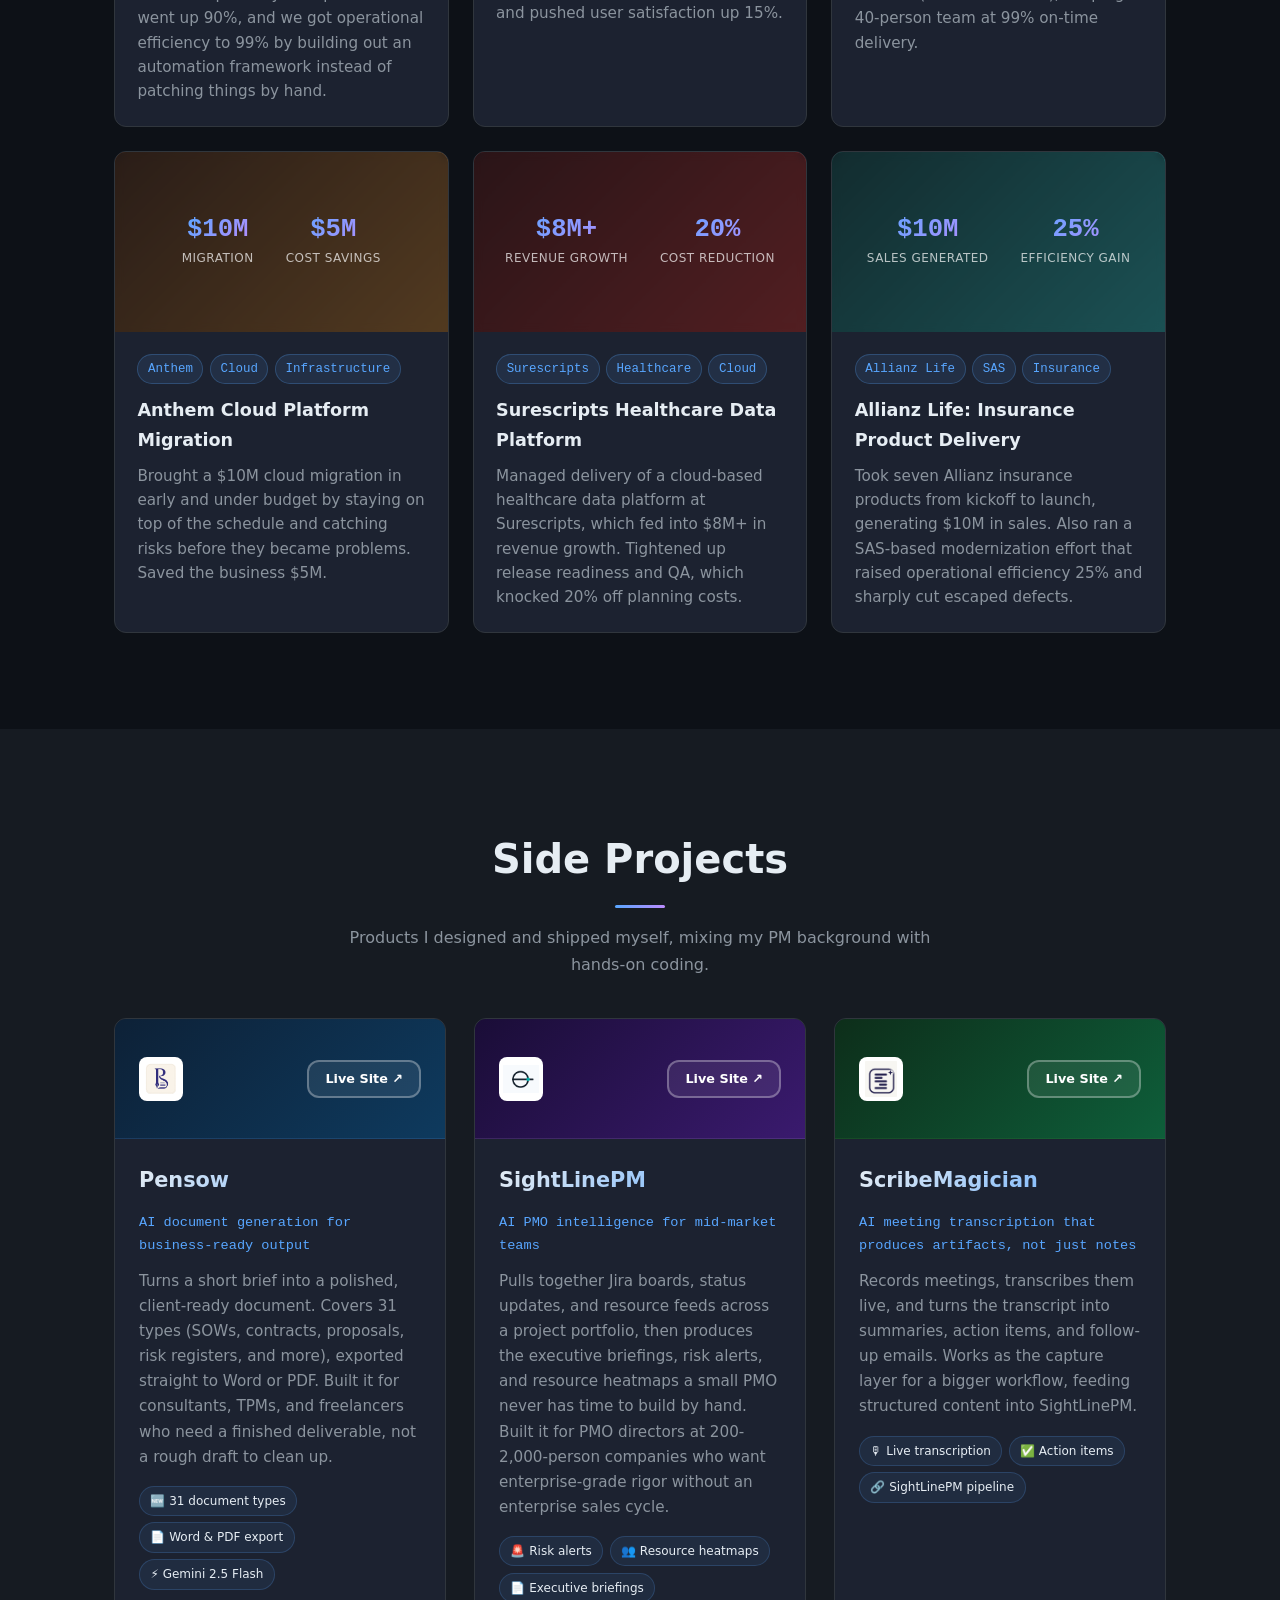
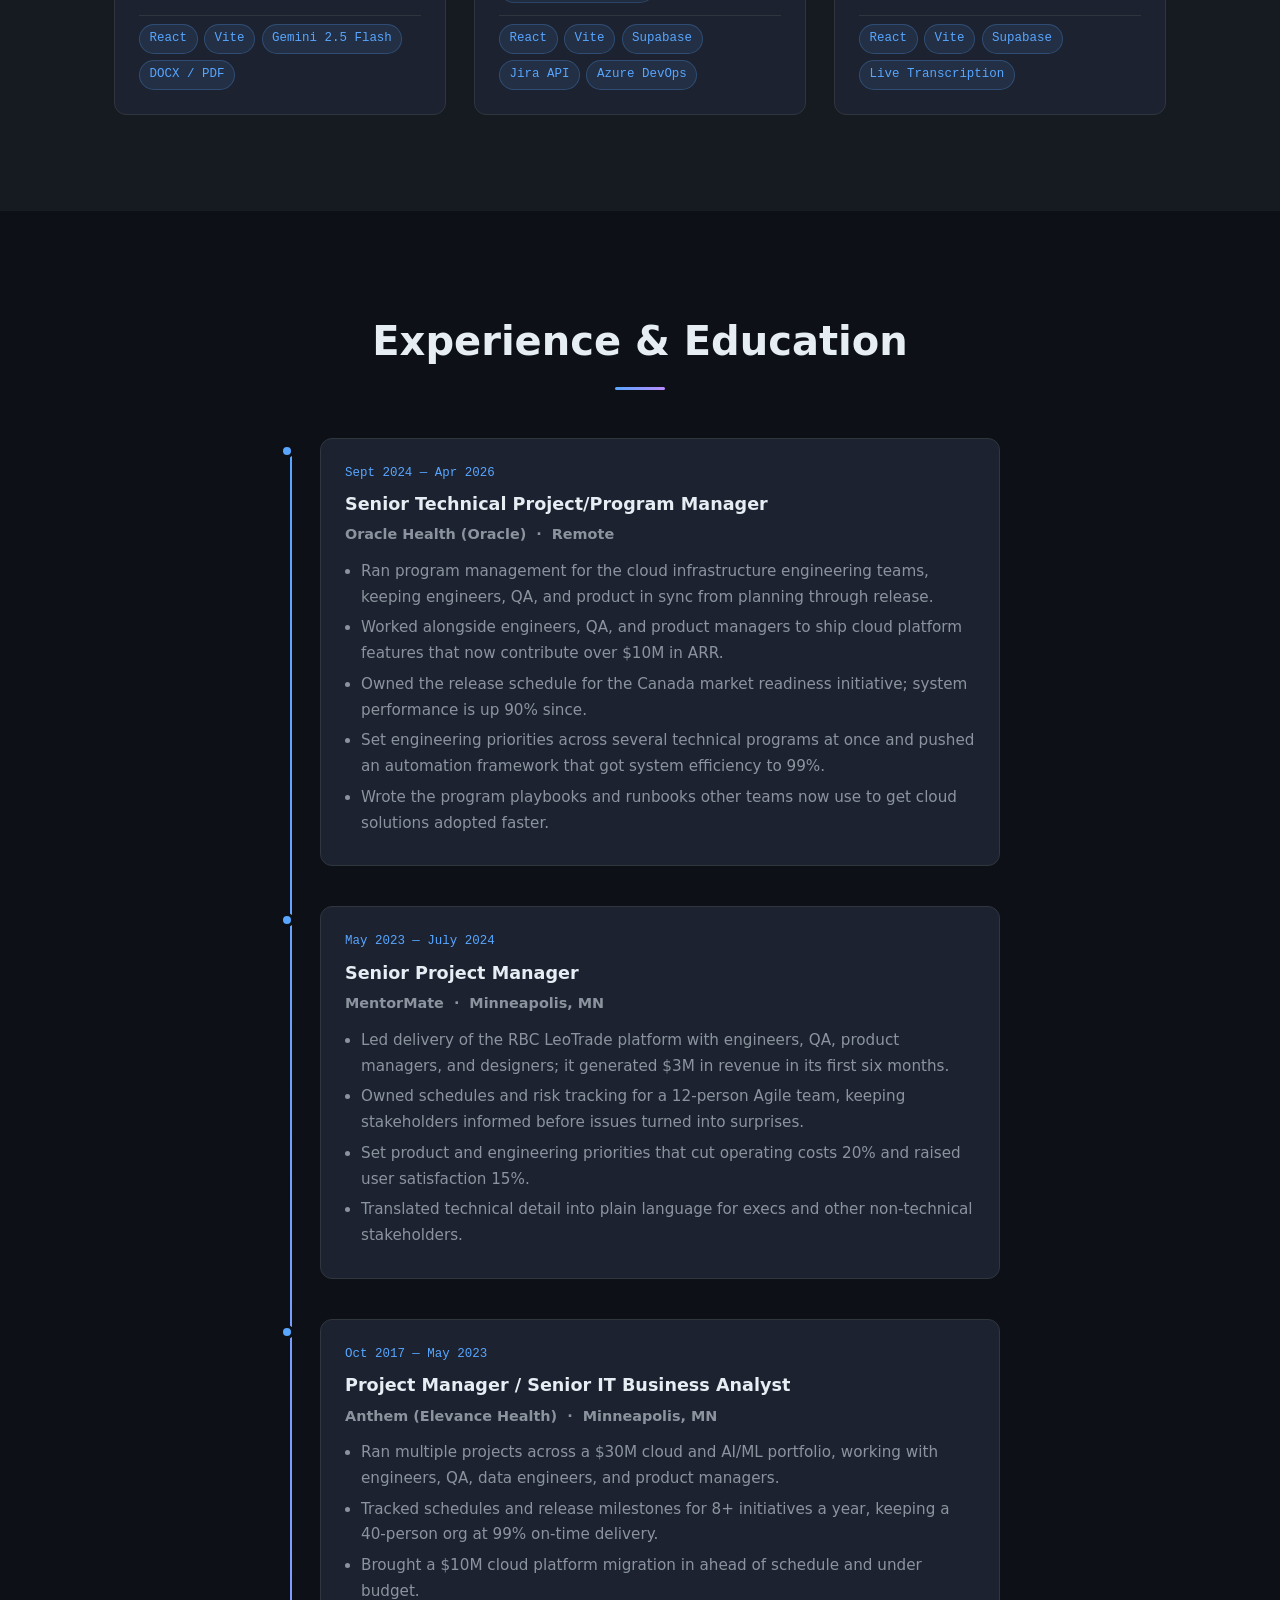
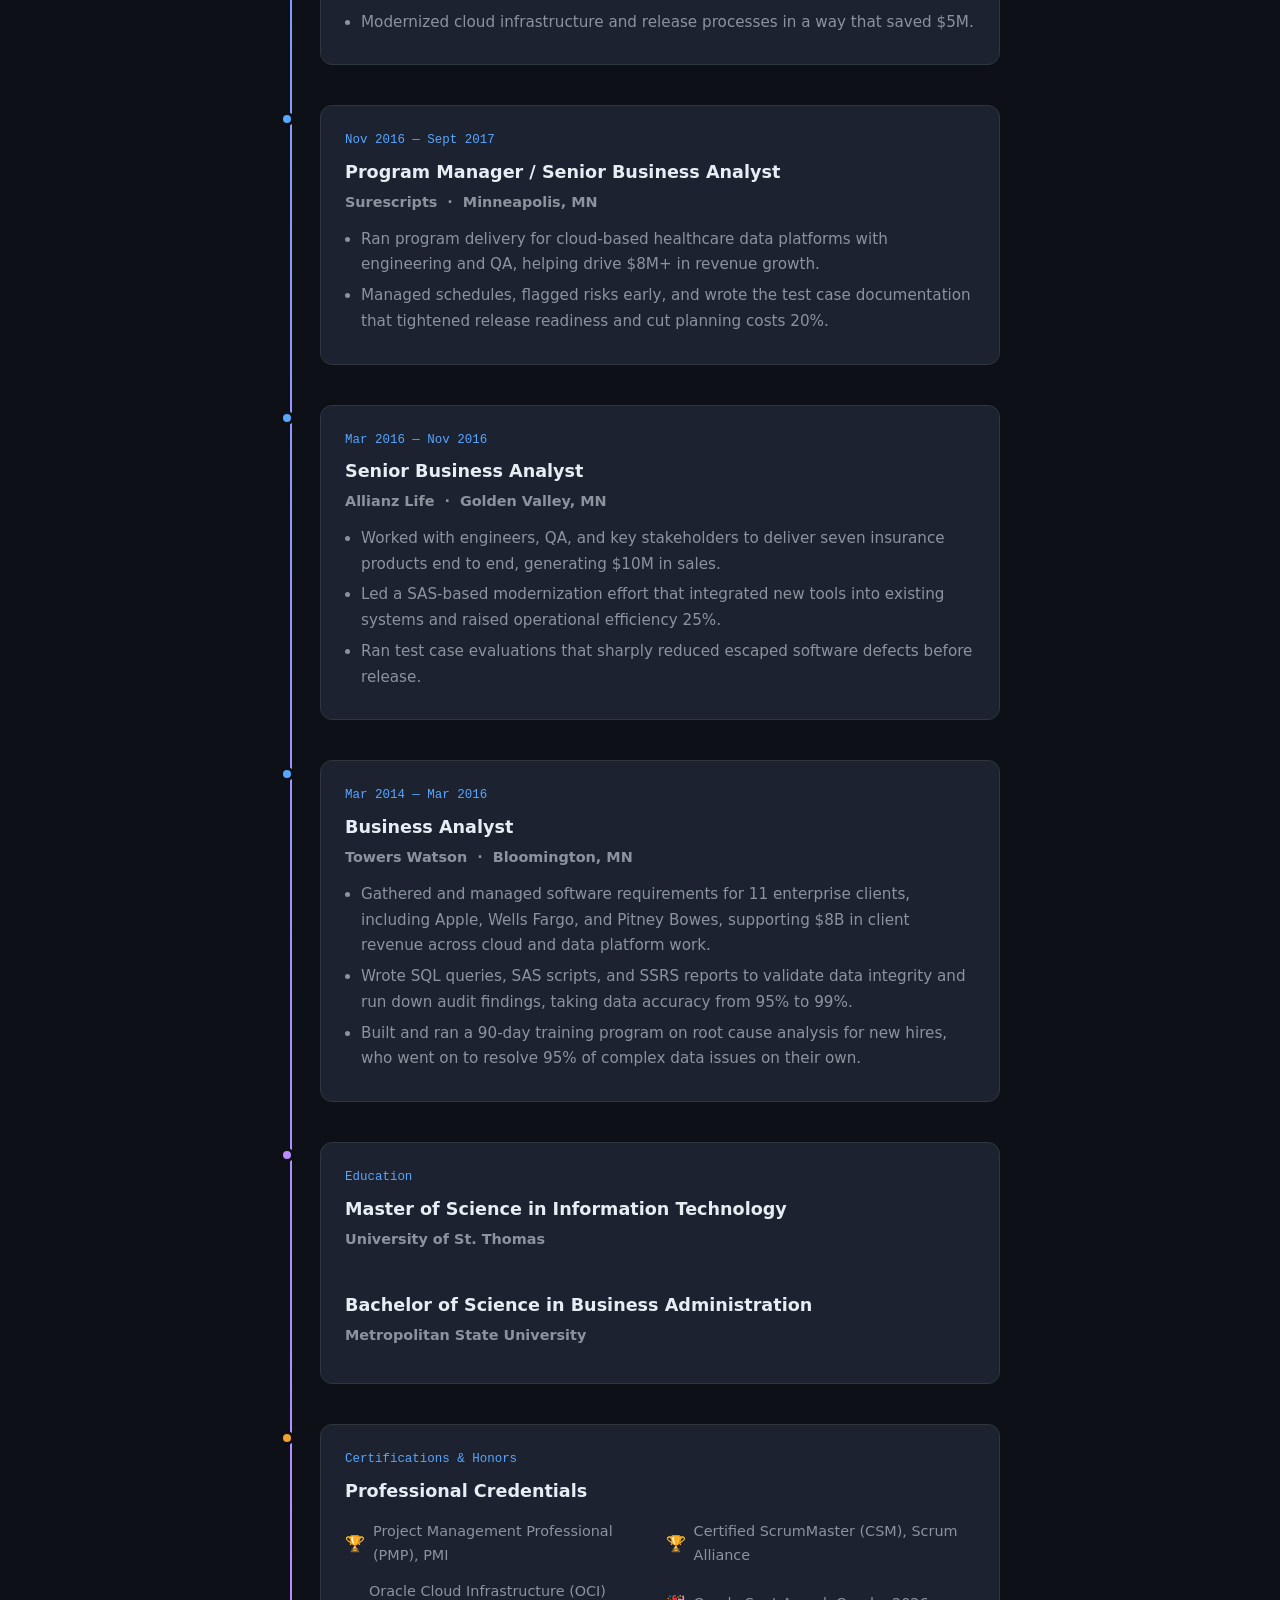
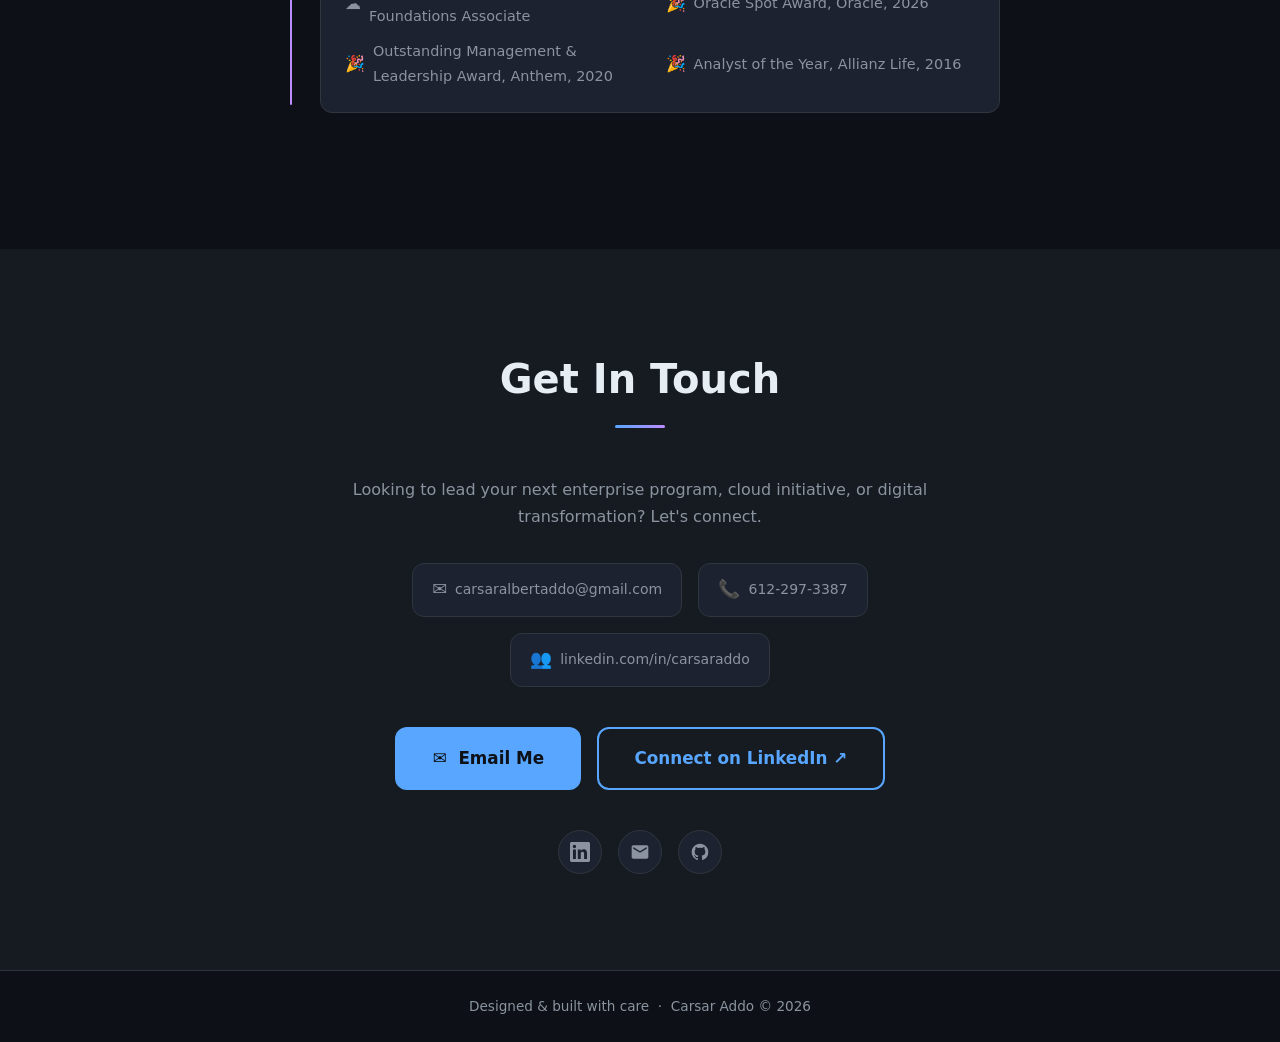
==== commit 5e3c8f99: "UX/UI and security overhaul: real contact CTAs, reduced-motion support, SEO meta, single-source site" ====
--- a/portfolio/index.html
+++ b/portfolio/index.html
@@ -2,700 +2,13 @@
 <html lang="en">
 <head>
   <meta charset="UTF-8" />
-  <meta name="viewport" content="width=device-width, initial-scale=1.0" />
-  <title>Carsar Addo | Senior Technical Project Manager</title>
-  <meta name="description" content="Carsar Addo - Senior Technical Project Manager" />
-  <meta property="og:title" content="Carsar Addo | Senior Technical Project Manager" />
-  <meta property="og:description" content="Carsar Addo - Senior Technical Project Manager" />
-  <meta property="og:type" content="website" />
-  <meta name="twitter:card" content="summary" />
-  <meta name="twitter:title" content="Carsar Addo | Senior Technical Project Manager" />
-  <meta name="twitter:description" content="Carsar Addo - Senior Technical Project Manager" />
-  <link rel="stylesheet" href="styles.css" />
-  <link rel="preconnect" href="https://fonts.googleapis.com" />
-  <link rel="preconnect" href="https://fonts.gstatic.com" crossorigin />
-  <link href="https://fonts.googleapis.com/css2?family=Inter:wght@300;400;500;600;700&family=Fira+Code:wght@400;500&display=swap" rel="stylesheet" />
+  <title>Redirecting...</title>
+  <noscript><meta http-equiv="refresh" content="0; url=../" /></noscript>
 </head>
 <body>
-
-  <!-- ── Navigation ── -->
-  <nav class="nav" id="nav">
-    <a href="#hero" class="nav__logo">CA</a>
-    <ul class="nav__links">
-      <li><a href="#about">About</a></li>
-      <li><a href="#skills">Skills</a></li>
-      <li><a href="#programs">Programs</a></li>
-      <li><a href="#projects">Projects</a></li>
-      <li><a href="#experience">Experience</a></li>
-      <li><a href="#contact" class="nav__cta">Contact</a></li>
-    </ul>
-    <button class="nav__hamburger" aria-label="Toggle menu" aria-expanded="false" id="hamburger">
-      <span></span><span></span><span></span>
-    </button>
-  </nav>
-
-  <!-- ── Hero ── -->
-  <section class="hero" id="hero">
-    <div class="hero__content">
-      <p class="hero__greeting">Hi, I'm</p>
-      <h1 class="hero__name">Carsar Addo</h1>
-      <h2 class="hero__title">
-        <span class="typed" id="typed"></span>
-      </h2>
-      <div class="hero__badges">
-        <span class="badge badge--msc">MSc</span>
-        <span class="badge badge--pmp">PMP</span>
-        <span class="badge badge--csm">CSM</span>
-        <span class="badge badge--oci">OCI</span>
-      </div>
-      <p class="hero__tagline">
-        I plan and ship enterprise software programs, from cloud migrations to AI/ML platforms,
-        and I keep engineering, QA, and product teams pulling in the same direction.
-      </p>
-      <div class="hero__actions">
-        <a href="#programs" class="btn btn--primary">View My Work</a>
-        <a href="#contact" class="btn btn--outline">Get In Touch</a>
-      </div>
-    </div>
-    <div class="hero__visual" aria-hidden="true">
-      <div class="blob"></div>
-      <div class="avatar avatar--photo">
-        <img src="assets/avatar.jpg" alt="Carsar Addo" />
-      </div>
-    </div>
-    <a href="#about" class="hero__scroll" aria-label="Scroll down">&#8595;</a>
-  </section>
-
-  <!-- ── About ── -->
-  <section class="section" id="about">
-    <div class="container">
-      <h2 class="section__title">About Me</h2>
-      <div class="about__grid">
-        <div class="about__text">
-          <p>
-            I'm a <strong>Senior Project-Program Manager</strong> with 12+ years running enterprise
-            technology programs across healthcare IT, cloud migrations, and AI/ML platforms. I spend
-            most of my time translating business goals into engineering plans teams can actually execute.
-          </p>
-          <p>
-            I've run teams of 30+ at Oracle Health, Anthem, and Surescripts, managing
-            portfolios over <strong>$30M</strong> and hitting 99% on-time delivery. I run Agile/Scrum
-            but I'm just as comfortable talking budgets and risk with an exec as I am triaging a
-            sprint backlog with engineers.
-          </p>
-          <p>
-            Outside of work I mentor early-career PMs, tinker with AI/ML side projects, and stay
-            involved with the local tech community here in the Twin Cities.
-          </p>
-          <ul class="about__facts">
-            <li><span class="fact__label">Location</span> Minneapolis, MN</li>
-            <li><span class="fact__label">Email</span> carsaralbertaddo@gmail.com</li>
-            <li><span class="fact__label">Phone</span> 612-297-3387</li>
-            <li><span class="fact__label">LinkedIn</span> linkedin.com/in/carsaraddo</li>
-          </ul>
-        </div>
-        <div class="about__stats">
-          <div class="stat stat--highlight">
-            <div class="stat__value-row">
-              <span class="stat__number" data-target="12">0</span>
-              <span class="stat__suffix">yrs</span>
-            </div>
-            <span class="stat__label">Experience</span>
-          </div>
-          <div class="stat">
-            <div class="stat__value-row">
-              <span class="stat__prefix">$</span>
-              <span class="stat__number" data-target="30">0</span>
-              <span class="stat__suffix">M+</span>
-            </div>
-            <span class="stat__label">Portfolio Managed</span>
-          </div>
-          <div class="stat">
-            <div class="stat__value-row">
-              <span class="stat__number" data-target="99">0</span>
-              <span class="stat__suffix">%</span>
-            </div>
-            <span class="stat__label">On-Time Delivery</span>
-          </div>
-          <div class="stat">
-            <div class="stat__value-row">
-              <span class="stat__prefix">$</span>
-              <span class="stat__number" data-target="10">0</span>
-              <span class="stat__suffix">M+ ARR</span>
-            </div>
-            <span class="stat__label">Revenue Impact</span>
-          </div>
-        </div>
-      </div>
-    </div>
-  </section>
-
-  <!-- ── Skills ── -->
-  <section class="section section--alt" id="skills">
-    <div class="container">
-      <h2 class="section__title">Skills &amp; Expertise</h2>
-
-      <div class="skills__grid">
-
-        <div class="skill-card">
-          <div class="skill-card__icon">&#128203;</div>
-          <h3>Program Management</h3>
-          <ul class="skill-list">
-            <li class="skill-item">
-              <span>Agile / Scrum / SAFe</span>
-              <div class="skill-bar"><div class="skill-bar__fill" data-width="95"></div></div>
-            </li>
-            <li class="skill-item">
-              <span>Risk &amp; Stakeholder Management</span>
-              <div class="skill-bar"><div class="skill-bar__fill" data-width="92"></div></div>
-            </li>
-            <li class="skill-item">
-              <span>Budget &amp; Resource Planning</span>
-              <div class="skill-bar"><div class="skill-bar__fill" data-width="90"></div></div>
-            </li>
-            <li class="skill-item">
-              <span>Strategic Roadmapping</span>
-              <div class="skill-bar"><div class="skill-bar__fill" data-width="88"></div></div>
-            </li>
-          </ul>
-        </div>
-
-        <div class="skill-card">
-          <div class="skill-card__icon">&#9729;</div>
-          <h3>Cloud &amp; Technology</h3>
-          <ul class="skill-list">
-            <li class="skill-item">
-              <span>Oracle Cloud Infrastructure (OCI)</span>
-              <div class="skill-bar"><div class="skill-bar__fill" data-width="90"></div></div>
-            </li>
-            <li class="skill-item">
-              <span>AWS / Azure</span>
-              <div class="skill-bar"><div class="skill-bar__fill" data-width="82"></div></div>
-            </li>
-            <li class="skill-item">
-              <span>EHR / HL7 / FHIR</span>
-              <div class="skill-bar"><div class="skill-bar__fill" data-width="85"></div></div>
-            </li>
-            <li class="skill-item">
-              <span>AI / ML Program Delivery</span>
-              <div class="skill-bar"><div class="skill-bar__fill" data-width="78"></div></div>
-            </li>
-          </ul>
-        </div>
-
-        <div class="skill-card">
-          <div class="skill-card__icon">&#128202;</div>
-          <h3>Tools &amp; Analytics</h3>
-          <ul class="skill-list">
-            <li class="skill-item">
-              <span>Jira / Confluence / ADO</span>
-              <div class="skill-bar"><div class="skill-bar__fill" data-width="95"></div></div>
-            </li>
-            <li class="skill-item">
-              <span>Power BI / Tableau</span>
-              <div class="skill-bar"><div class="skill-bar__fill" data-width="85"></div></div>
-            </li>
-            <li class="skill-item">
-              <span>MS Project / Smartsheet</span>
-              <div class="skill-bar"><div class="skill-bar__fill" data-width="92"></div></div>
-            </li>
-            <li class="skill-item">
-              <span>SQL / Python (Analytics)</span>
-              <div class="skill-bar"><div class="skill-bar__fill" data-width="72"></div></div>
-            </li>
-          </ul>
-        </div>
-
-      </div>
-
-      <div class="tags">
-        <span class="tag">PMP</span>
-        <span class="tag">CSM</span>
-        <span class="tag">OCI Foundations</span>
-        <span class="tag">Agile / Scrum</span>
-        <span class="tag">Backlog Prioritization</span>
-        <span class="tag">QA / UAT Testing</span>
-        <span class="tag">CI/CD Pipeline</span>
-        <span class="tag">AWS</span>
-        <span class="tag">Azure</span>
-        <span class="tag">Google Cloud</span>
-        <span class="tag">Oracle Cloud</span>
-        <span class="tag">API Integration</span>
-        <span class="tag">Big Data &amp; Analytics</span>
-        <span class="tag">Network Security</span>
-        <span class="tag">Jira</span>
-        <span class="tag">Confluence</span>
-      </div>
-    </div>
-  </section>
-
-  <!-- ── Programs ── -->
-  <section class="section section--alt" id="programs">
-    <div class="container">
-      <h2 class="section__title">Programs &amp; Initiatives</h2>
-
-      <div class="filter-bar">
-        <button class="filter-btn active" data-filter="all">All</button>
-        <button class="filter-btn" data-filter="cloud">Cloud</button>
-        <button class="filter-btn" data-filter="aiml">AI / ML</button>
-        <button class="filter-btn" data-filter="healthcare">Healthcare</button>
-        <button class="filter-btn" data-filter="finance">Finance</button>
-      </div>
-
-      <div class="projects__grid">
-
-        <article class="project-card" data-category="cloud">
-          <div class="project-card__img project-card__img--1">
-            <div class="project-card__kpi">
-              <div class="kpi-item">
-                <span class="kpi-number">90%</span>
-                <span class="kpi-label">Performance Gain</span>
-              </div>
-              <div class="kpi-item">
-                <span class="kpi-number">99%</span>
-                <span class="kpi-label">Efficiency</span>
-              </div>
-            </div>
-          </div>
-          <div class="project-card__body">
-            <div class="project-card__tags">
-              <span class="tag tag--sm">Oracle Cloud</span>
-              <span class="tag tag--sm">CI/CD</span>
-              <span class="tag tag--sm">Automation</span>
-            </div>
-            <h3>Oracle Health: Canada Market Readiness</h3>
-            <p>Owned the release schedule for Oracle Health's Canada market readiness push. System performance went up 90%, and we got operational efficiency to 99% by building out an automation framework instead of patching things by hand.</p>
-          </div>
-        </article>
-
-        <article class="project-card" data-category="finance">
-          <div class="project-card__img project-card__img--2">
-            <div class="project-card__kpi">
-              <div class="kpi-item">
-                <span class="kpi-number">$3M</span>
-                <span class="kpi-label">Revenue in 6 mo.</span>
-              </div>
-              <div class="kpi-item">
-                <span class="kpi-number">20%</span>
-                <span class="kpi-label">Cost Reduction</span>
-              </div>
-            </div>
-          </div>
-          <div class="project-card__body">
-            <div class="project-card__tags">
-              <span class="tag tag--sm">MentorMate</span>
-              <span class="tag tag--sm">Agile</span>
-              <span class="tag tag--sm">Fintech</span>
-            </div>
-            <h3>RBC LeoTrade Platform</h3>
-            <p>Ran delivery on the RBC LeoTrade platform end to end. It pulled in $3M in revenue within six months of launch, cut operating costs by 20%, and pushed user satisfaction up 15%.</p>
-          </div>
-        </article>
-
-        <article class="project-card" data-category="aiml">
-          <div class="project-card__img project-card__img--3">
-            <div class="project-card__kpi">
-              <div class="kpi-item">
-                <span class="kpi-number">$30M</span>
-                <span class="kpi-label">Portfolio</span>
-              </div>
-              <div class="kpi-item">
-                <span class="kpi-number">99%</span>
-                <span class="kpi-label">On-Time Delivery</span>
-              </div>
-            </div>
-          </div>
-          <div class="project-card__body">
-            <div class="project-card__tags">
-              <span class="tag tag--sm">Anthem</span>
-              <span class="tag tag--sm">AI/ML</span>
-              <span class="tag tag--sm">Big Data</span>
-            </div>
-            <h3>Anthem Cloud &amp; AI/ML Portfolio</h3>
-            <p>Ran 8+ projects a year across a $30M cloud and AI/ML portfolio at Anthem (Elevance Health), keeping a 40-person team at 99% on-time delivery.</p>
-          </div>
-        </article>
-
-        <article class="project-card" data-category="cloud">
-          <div class="project-card__img project-card__img--4">
-            <div class="project-card__kpi">
-              <div class="kpi-item">
-                <span class="kpi-number">$10M</span>
-                <span class="kpi-label">Migration</span>
-              </div>
-              <div class="kpi-item">
-                <span class="kpi-number">$5M</span>
-                <span class="kpi-label">Cost Savings</span>
-              </div>
-            </div>
-          </div>
-          <div class="project-card__body">
-            <div class="project-card__tags">
-              <span class="tag tag--sm">Anthem</span>
-              <span class="tag tag--sm">Cloud</span>
-              <span class="tag tag--sm">Infrastructure</span>
-            </div>
-            <h3>Anthem Cloud Platform Migration</h3>
-            <p>Brought a $10M cloud migration in early and under budget by staying on top of the schedule and catching risks before they became problems. Saved the business $5M.</p>
-          </div>
-        </article>
-
-        <article class="project-card" data-category="healthcare">
-          <div class="project-card__img project-card__img--5">
-            <div class="project-card__kpi">
-              <div class="kpi-item">
-                <span class="kpi-number">$8M+</span>
-                <span class="kpi-label">Revenue Growth</span>
-              </div>
-              <div class="kpi-item">
-                <span class="kpi-number">20%</span>
-                <span class="kpi-label">Cost Reduction</span>
-              </div>
-            </div>
-          </div>
-          <div class="project-card__body">
-            <div class="project-card__tags">
-              <span class="tag tag--sm">Surescripts</span>
-              <span class="tag tag--sm">Healthcare</span>
-              <span class="tag tag--sm">Cloud</span>
-            </div>
-            <h3>Surescripts Healthcare Data Platform</h3>
-            <p>Managed delivery of a cloud-based healthcare data platform at Surescripts, which fed into $8M+ in revenue growth. Tightened up release readiness and QA, which knocked 20% off planning costs.</p>
-          </div>
-        </article>
-
-        <article class="project-card" data-category="finance">
-          <div class="project-card__img project-card__img--6">
-            <div class="project-card__kpi">
-              <div class="kpi-item">
-                <span class="kpi-number">$10M</span>
-                <span class="kpi-label">Sales Generated</span>
-              </div>
-              <div class="kpi-item">
-                <span class="kpi-number">99.9%</span>
-                <span class="kpi-label">Bug Reduction</span>
-              </div>
-            </div>
-          </div>
-          <div class="project-card__body">
-            <div class="project-card__tags">
-              <span class="tag tag--sm">Allianz Life</span>
-              <span class="tag tag--sm">SAS</span>
-              <span class="tag tag--sm">Insurance</span>
-            </div>
-            <h3>Allianz Life: Insurance Product Delivery</h3>
-            <p>Took seven Allianz insurance products from kickoff to launch, generating $10M in sales. Also ran a SAS-based modernization effort that cut software bugs by 99.9%.</p>
-          </div>
-        </article>
-
-      </div>
-    </div>
-  </section>
-
-  <!-- ── Personal Projects ── -->
-  <section class="section" id="projects">
-    <div class="container">
-      <h2 class="section__title">Personal Projects</h2>
-      <p class="section__subtitle">Products I designed and shipped myself, mixing my PM background with hands-on coding.</p>
-
-      <div class="personal-projects__grid">
-
-        <div class="personal-card">
-          <div class="personal-card__header personal-card__header--1">
-            <div class="personal-card__icon"><img src="assets/pensow-logo.webp" alt="Pensow logo" class="personal-card__icon-img" /></div>
-            <div class="personal-card__live">
-              <a href="https://pensow.com" target="_blank" rel="noopener" class="btn btn--sm btn--ghost">Live Site &#8599;</a>
-            </div>
-          </div>
-          <div class="personal-card__body">
-            <h3 class="personal-card__name">Pensow</h3>
-            <p class="personal-card__tagline">AI document generation for business-ready output</p>
-            <p class="personal-card__desc">Turns a short brief into a polished, client-ready document. Covers 31 types (SOWs, contracts, proposals, risk registers, and more), exported straight to Word or PDF. Built it for consultants, TPMs, and freelancers who need a finished deliverable, not a rough draft to clean up.</p>
-            <div class="personal-card__highlights">
-              <span class="highlight-pill">&#127381; 31 document types</span>
-              <span class="highlight-pill">&#128196; Word &amp; PDF export</span>
-              <span class="highlight-pill">&#9889; Gemini 2.5 Flash</span>
-            </div>
-            <div class="personal-card__stack">
-              <span class="tag tag--sm">React</span>
-              <span class="tag tag--sm">Vite</span>
-              <span class="tag tag--sm">Gemini 2.5 Flash</span>
-              <span class="tag tag--sm">DOCX / PDF</span>
-            </div>
-          </div>
-        </div>
-
-        <div class="personal-card">
-          <div class="personal-card__header personal-card__header--2">
-            <div class="personal-card__icon"><img src="assets/sightlinepm-logo.png" alt="SightLinePM logo" class="personal-card__icon-img" /></div>
-            <div class="personal-card__live">
-              <a href="https://www.sightlinepm.com" target="_blank" rel="noopener" class="btn btn--sm btn--ghost">Live Site &#8599;</a>
-            </div>
-          </div>
-          <div class="personal-card__body">
-            <h3 class="personal-card__name">SightLinePM</h3>
-            <p class="personal-card__tagline">AI PMO intelligence for mid-market teams</p>
-            <p class="personal-card__desc">Pulls together Jira boards, status updates, and resource feeds across a project portfolio, then produces the executive briefings, risk alerts, and resource heatmaps a small PMO never has time to build by hand. Built it for PMO directors at 200-2,000-person companies who want enterprise-grade rigor without an enterprise sales cycle.</p>
-            <div class="personal-card__highlights">
-              <span class="highlight-pill">&#128680; Risk alerts</span>
-              <span class="highlight-pill">&#128101; Resource heatmaps</span>
-              <span class="highlight-pill">&#128196; Executive briefings</span>
-            </div>
-            <div class="personal-card__stack">
-              <span class="tag tag--sm">React</span>
-              <span class="tag tag--sm">Vite</span>
-              <span class="tag tag--sm">Supabase</span>
-              <span class="tag tag--sm">Jira API</span>
-              <span class="tag tag--sm">Azure DevOps</span>
-            </div>
-          </div>
-        </div>
-
-        <div class="personal-card">
-          <div class="personal-card__header personal-card__header--3">
-            <div class="personal-card__icon"><img src="assets/scribemagician-logo.png" alt="ScribeMagician logo" class="personal-card__icon-img" /></div>
-            <div class="personal-card__live">
-              <a href="https://www.scribemagician.com" target="_blank" rel="noopener" class="btn btn--sm btn--ghost">Live Site &#8599;</a>
-            </div>
-          </div>
-          <div class="personal-card__body">
-            <h3 class="personal-card__name">ScribeMagician</h3>
-            <p class="personal-card__tagline">AI meeting transcription that produces artifacts, not just notes</p>
-            <p class="personal-card__desc">Records meetings, transcribes them live, and turns the transcript into summaries, action items, and follow-up emails. Works as the capture layer for a bigger workflow, feeding structured content into SightLinePM.</p>
-            <div class="personal-card__highlights">
-              <span class="highlight-pill">&#127897; Live transcription</span>
-              <span class="highlight-pill">&#9989; Action items</span>
-              <span class="highlight-pill">&#128279; SightLinePM pipeline</span>
-            </div>
-            <div class="personal-card__stack">
-              <span class="tag tag--sm">React</span>
-              <span class="tag tag--sm">Vite</span>
-              <span class="tag tag--sm">Supabase</span>
-              <span class="tag tag--sm">Live Transcription</span>
-            </div>
-          </div>
-        </div>
-
-      </div>
-    </div>
-  </section>
-
-  <!-- ── Experience ── -->
-  <section class="section section--alt" id="experience">
-    <div class="container">
-      <h2 class="section__title">Experience &amp; Education</h2>
-      <div class="timeline">
-
-        <div class="timeline__item">
-          <div class="timeline__dot"></div>
-          <div class="timeline__card">
-            <span class="timeline__date">Sept 2024 — Mar 2026</span>
-            <h3>Senior Technical Project/Program Manager</h3>
-            <h4>Oracle Health (Oracle) &nbsp;·&nbsp; Remote</h4>
-            <ul>
-              <li>Run program management for the cloud infrastructure engineering teams, keeping engineers, QA, and product in sync from planning through release.</li>
-              <li>Worked alongside engineers, QA, and product managers to ship cloud platform features that now contribute over $10M in ARR.</li>
-              <li>Owned the release schedule for the Canada market readiness initiative; system performance is up 90% since.</li>
-              <li>Set engineering priorities across several technical programs at once and pushed an automation framework that got system efficiency to 99%.</li>
-              <li>Wrote the program playbooks and runbooks other teams now use to get cloud solutions adopted faster.</li>
-            </ul>
-          </div>
-        </div>
-
-        <div class="timeline__item">
-          <div class="timeline__dot"></div>
-          <div class="timeline__card">
-            <span class="timeline__date">May 2023 — July 2024</span>
-            <h3>Senior Project Manager</h3>
-            <h4>MentorMate &nbsp;·&nbsp; Minneapolis, MN</h4>
-            <ul>
-              <li>Led delivery of the RBC LeoTrade platform with engineers, QA, product managers, and designers; it generated $3M in revenue in its first six months.</li>
-              <li>Owned schedules and risk tracking for a 12-person Agile team, keeping stakeholders informed before issues turned into surprises.</li>
-              <li>Set product and engineering priorities that cut operating costs 20% and raised user satisfaction 15%.</li>
-              <li>Translated technical detail into plain language for execs and other non-technical stakeholders.</li>
-            </ul>
-          </div>
-        </div>
-
-        <div class="timeline__item">
-          <div class="timeline__dot"></div>
-          <div class="timeline__card">
-            <span class="timeline__date">Oct 2017 — May 2023</span>
-            <h3>Project Manager / Senior IT Business Analyst</h3>
-            <h4>Anthem (Elevance Health) &nbsp;·&nbsp; Minneapolis, MN</h4>
-            <ul>
-              <li>Ran multiple projects across a $30M cloud and AI/ML portfolio, working with engineers, QA, data engineers, and product managers.</li>
-              <li>Tracked schedules and release milestones for 8+ initiatives a year, keeping a 40-person org at 99% on-time delivery.</li>
-              <li>Brought a $10M cloud platform migration in ahead of schedule and under budget.</li>
-              <li>Modernized cloud infrastructure and release processes in a way that saved $5M.</li>
-            </ul>
-          </div>
-        </div>
-
-        <div class="timeline__item">
-          <div class="timeline__dot"></div>
-          <div class="timeline__card">
-            <span class="timeline__date">Nov 2016 — Sept 2017</span>
-            <h3>Program Manager / Senior Business Analyst</h3>
-            <h4>Surescripts &nbsp;·&nbsp; Minneapolis, MN</h4>
-            <ul>
-              <li>Ran program delivery for cloud-based healthcare data platforms with engineering and QA, helping drive $8M+ in revenue growth.</li>
-              <li>Managed schedules, flagged risks early, and wrote the test case documentation that tightened release readiness and cut planning costs 20%.</li>
-            </ul>
-          </div>
-        </div>
-
-        <div class="timeline__item">
-          <div class="timeline__dot"></div>
-          <div class="timeline__card">
-            <span class="timeline__date">Mar 2016 — Nov 2016</span>
-            <h3>Senior Business Analyst</h3>
-            <h4>Allianz Life &nbsp;·&nbsp; Golden Valley, MN</h4>
-            <ul>
-              <li>Worked with engineers, QA, and key stakeholders to deliver seven insurance products end to end, generating $10M in sales.</li>
-              <li>Led a SAS-based modernization effort that integrated new tools into existing systems and raised operational efficiency 25%.</li>
-              <li>Ran test case evaluations that cut software bugs by 99.9%.</li>
-            </ul>
-          </div>
-        </div>
-
-        <div class="timeline__item">
-          <div class="timeline__dot"></div>
-          <div class="timeline__card">
-            <span class="timeline__date">Mar 2014 — Mar 2016</span>
-            <h3>Business Analyst</h3>
-            <h4>Towers Watson &nbsp;·&nbsp; Bloomington, MN</h4>
-            <ul>
-              <li>Gathered and managed software requirements for 11 enterprise clients, including Apple, Wells Fargo, and Pitney Bowes, supporting $8B in client revenue across cloud and data platform work.</li>
-              <li>Wrote SQL queries, SAS scripts, and SSRS reports to validate data integrity and run down audit findings, taking data accuracy from 95% to 99%.</li>
-              <li>Built and ran a 90-day training program on root cause analysis for new hires, who went on to resolve 95% of complex data issues on their own.</li>
-            </ul>
-          </div>
-        </div>
-
-        <div class="timeline__item timeline__item--edu">
-          <div class="timeline__dot timeline__dot--edu"></div>
-          <div class="timeline__card">
-            <span class="timeline__date">Education</span>
-            <h3>Master of Science in Information Technology</h3>
-            <h4>University of St. Thomas</h4>
-            <br />
-            <h3>Bachelor of Science in Business Administration</h3>
-            <h4>Metropolitan State University</h4>
-          </div>
-        </div>
-
-        <div class="timeline__item timeline__item--cert">
-          <div class="timeline__dot timeline__dot--cert"></div>
-          <div class="timeline__card">
-            <span class="timeline__date">Certifications &amp; Honors</span>
-            <h3>Professional Credentials</h3>
-            <div class="cert-grid">
-              <div class="cert-item">
-                <span class="cert-icon">&#127942;</span>
-                <span>Project Management Professional (PMP), PMI</span>
-              </div>
-              <div class="cert-item">
-                <span class="cert-icon">&#127942;</span>
-                <span>Certified ScrumMaster (CSM), Scrum Alliance</span>
-              </div>
-              <div class="cert-item">
-                <span class="cert-icon">&#9729;</span>
-                <span>Oracle Cloud Infrastructure (OCI) Foundations Associate</span>
-              </div>
-              <div class="cert-item">
-                <span class="cert-icon">&#127881;</span>
-                <span>Oracle Spot Award, Oracle, 2026</span>
-              </div>
-              <div class="cert-item">
-                <span class="cert-icon">&#127881;</span>
-                <span>Outstanding Management &amp; Leadership Award, Anthem, 2020</span>
-              </div>
-              <div class="cert-item">
-                <span class="cert-icon">&#127881;</span>
-                <span>Analyst of the Year, Allianz Life, 2016</span>
-              </div>
-            </div>
-          </div>
-        </div>
-
-      </div>
-    </div>
-  </section>
-
-  <!-- ── Contact ── -->
-  <section class="section" id="contact">
-    <div class="container contact__container">
-      <h2 class="section__title">Get In Touch</h2>
-      <p class="contact__intro">
-        Looking to lead your next enterprise program, cloud initiative, or digital transformation?
-        Let's connect.
-      </p>
-
-      <div class="contact__direct">
-        <a href="mailto:carsaralbertaddo@gmail.com" class="contact__link">
-          <span class="contact__link-icon">&#9993;</span>
-          <span>carsaralbertaddo@gmail.com</span>
-        </a>
-        <a href="tel:+16122973387" class="contact__link">
-          <span class="contact__link-icon">&#128222;</span>
-          <span>612-297-3387</span>
-        </a>
-        <a href="https://www.linkedin.com/in/carsaraddo/" target="_blank" rel="noopener" class="contact__link">
-          <span class="contact__link-icon">&#128101;</span>
-          <span>linkedin.com/in/carsaraddo</span>
-        </a>
-      </div>
-
-      <form class="contact__form" id="contactForm" novalidate>
-        <div class="form__row">
-          <div class="form__group">
-            <label for="name">Name</label>
-            <input type="text" id="name" name="name" placeholder="Jane Smith" required />
-            <span class="form__error" id="nameError"></span>
-          </div>
-          <div class="form__group">
-            <label for="email">Email</label>
-            <input type="email" id="email" name="email" placeholder="jane@example.com" required />
-            <span class="form__error" id="emailError"></span>
-          </div>
-        </div>
-        <div class="form__group">
-          <label for="subject">Subject</label>
-          <input type="text" id="subject" name="subject" placeholder="Program Manager opportunity / collaboration" />
-        </div>
-        <div class="form__group">
-          <label for="message">Message</label>
-          <textarea id="message" name="message" rows="5" placeholder="Tell me about your program or initiative..." required></textarea>
-          <span class="form__error" id="messageError"></span>
-        </div>
-        <button type="submit" class="btn btn--primary btn--wide" id="submitBtn">
-          Send Message
-        </button>
-        <p class="form__success" id="formSuccess">Thanks! I'll get back to you within 24 hours.</p>
-      </form>
-
-      <div class="contact__socials">
-        <a href="https://www.linkedin.com/in/carsaraddo/" target="_blank" rel="noopener" aria-label="LinkedIn" class="social-link">
-          <svg viewBox="0 0 24 24" fill="currentColor"><path d="M20.447 20.452h-3.554v-5.569c0-1.328-.027-3.037-1.852-3.037-1.853 0-2.136 1.445-2.136 2.939v5.667H9.351V9h3.414v1.561h.046c.477-.9 1.637-1.85 3.37-1.85 3.601 0 4.267 2.37 4.267 5.455v6.286zM5.337 7.433a2.062 2.062 0 0 1-2.063-2.065 2.064 2.064 0 1 1 2.063 2.065zm1.782 13.019H3.555V9h3.564v11.452zM22.225 0H1.771C.792 0 0 .774 0 1.729v20.542C0 23.227.792 24 1.771 24h20.451C23.2 24 24 23.227 24 22.271V1.729C24 .774 23.2 0 22.222 0h.003z"/></svg>
-        </a>
-        <a href="mailto:carsaralbertaddo@gmail.com" aria-label="Email" class="social-link">
-          <svg viewBox="0 0 24 24" fill="currentColor"><path d="M20 4H4c-1.1 0-2 .9-2 2v12c0 1.1.9 2 2 2h16c1.1 0 2-.9 2-2V6c0-1.1-.9-2-2-2zm0 4l-8 5-8-5V6l8 5 8-5v2z"/></svg>
-        </a>
-        <a href="https://github.com/TamadTech/CHATLINGO" target="_blank" rel="noopener" aria-label="GitHub" class="social-link">
-          <svg viewBox="0 0 24 24" fill="currentColor"><path d="M12 2C6.477 2 2 6.484 2 12.017c0 4.425 2.865 8.18 6.839 9.504.5.092.682-.217.682-.483 0-.237-.008-.868-.013-1.703-2.782.605-3.369-1.343-3.369-1.343-.454-1.158-1.11-1.466-1.11-1.466-.908-.62.069-.608.069-.608 1.003.07 1.531 1.032 1.531 1.032.892 1.53 2.341 1.088 2.91.832.092-.647.35-1.088.636-1.338-2.22-.253-4.555-1.113-4.555-4.951 0-1.093.39-1.988 1.029-2.688-.103-.253-.446-1.272.098-2.65 0 0 .84-.27 2.75 1.026A9.564 9.564 0 0 1 12 6.844a9.59 9.59 0 0 1 2.504.337c1.909-1.296 2.747-1.027 2.747-1.027.546 1.379.202 2.398.1 2.651.64.7 1.028 1.595 1.028 2.688 0 3.848-2.339 4.695-4.566 4.943.359.309.678.92.678 1.855 0 1.338-.012 2.419-.012 2.747 0 .268.18.58.688.482A10.02 10.02 0 0 0 22 12.017C22 6.484 17.522 2 12 2z"/></svg>
-        </a>
-      </div>
-    </div>
-  </section>
-
-  <!-- ── Footer ── -->
-  <footer class="footer">
-    <p>Designed &amp; built with care &nbsp;·&nbsp; Carsar Addo &copy; <span id="year"></span></p>
-  </footer>
-
-  <button class="scroll-top" id="scrollTop" aria-label="Back to top">&#8593;</button>
-
-  <script src="script.js"></script>
+  <script>
+    var h = window.location.hash;
+    window.location.replace('../' + (/^#[\w-]*$/.test(h) ? h : ''));
+  </script>
 </body>
 </html>
